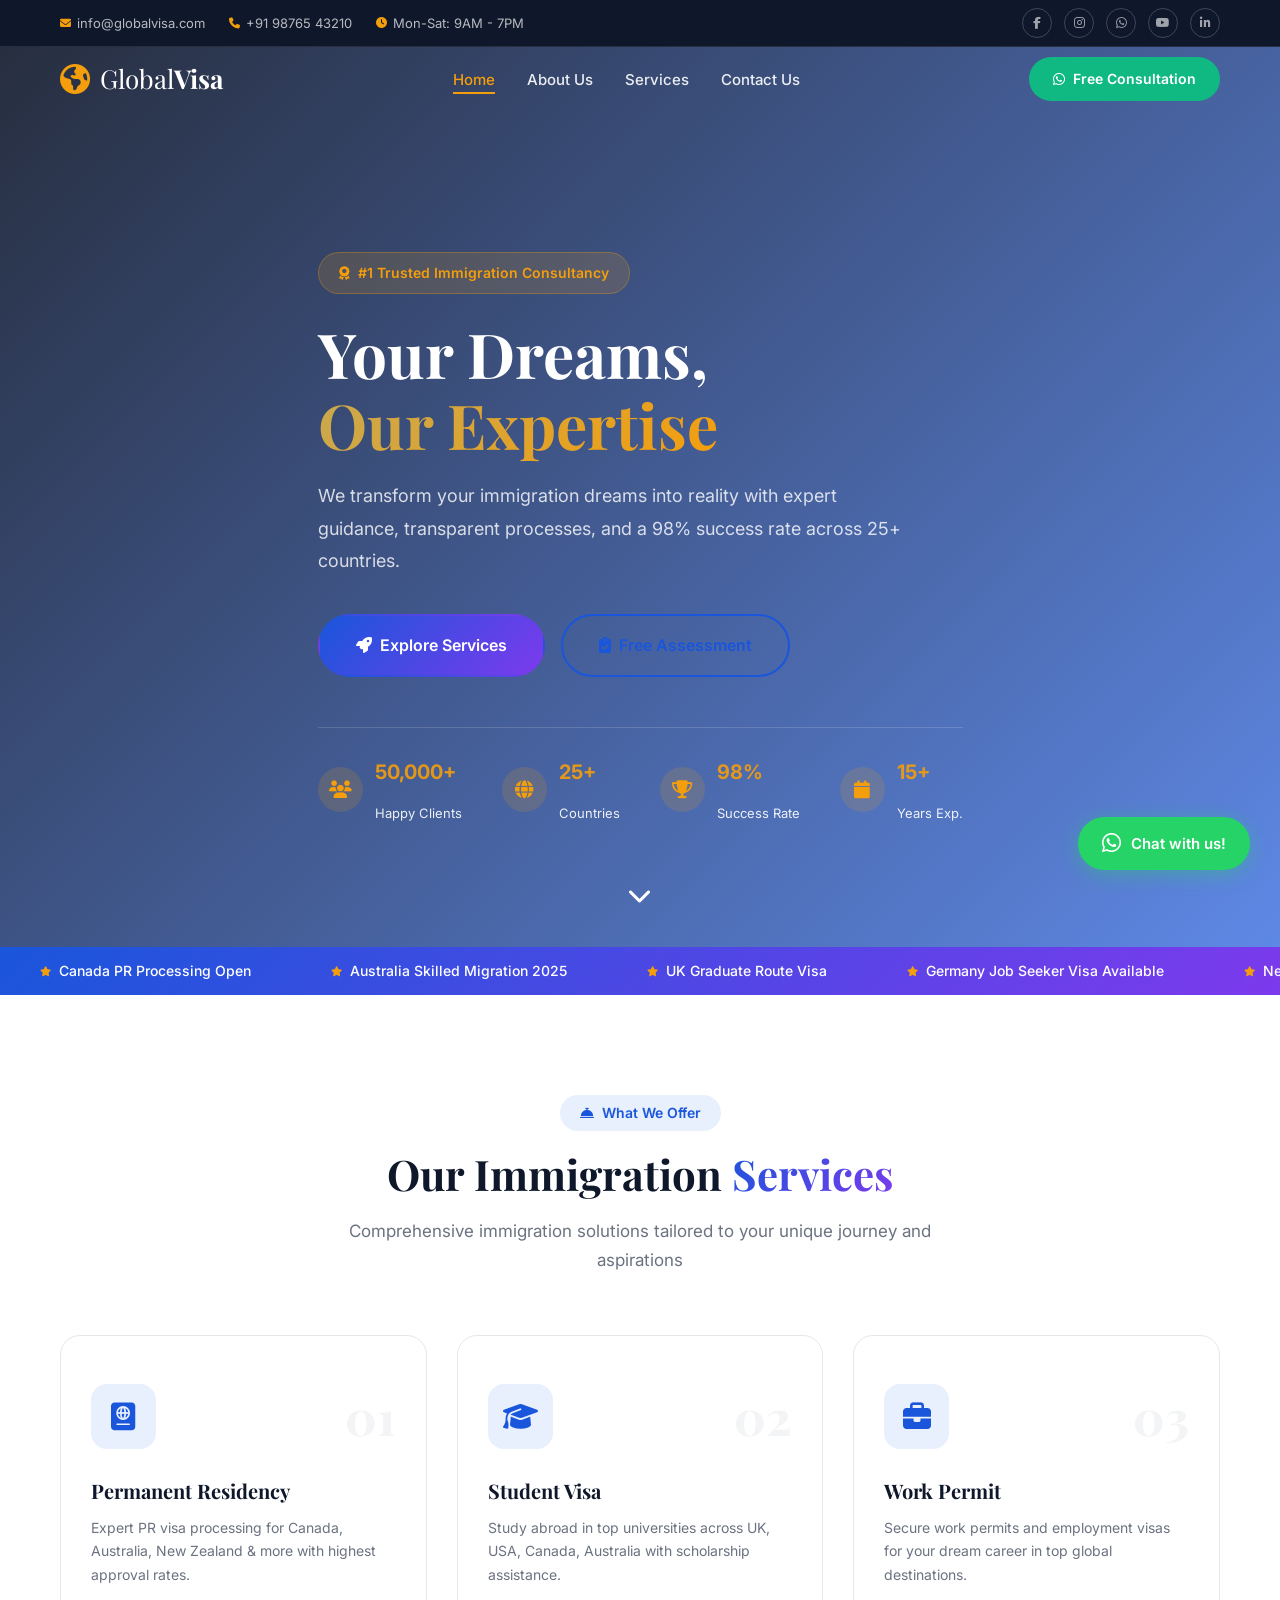
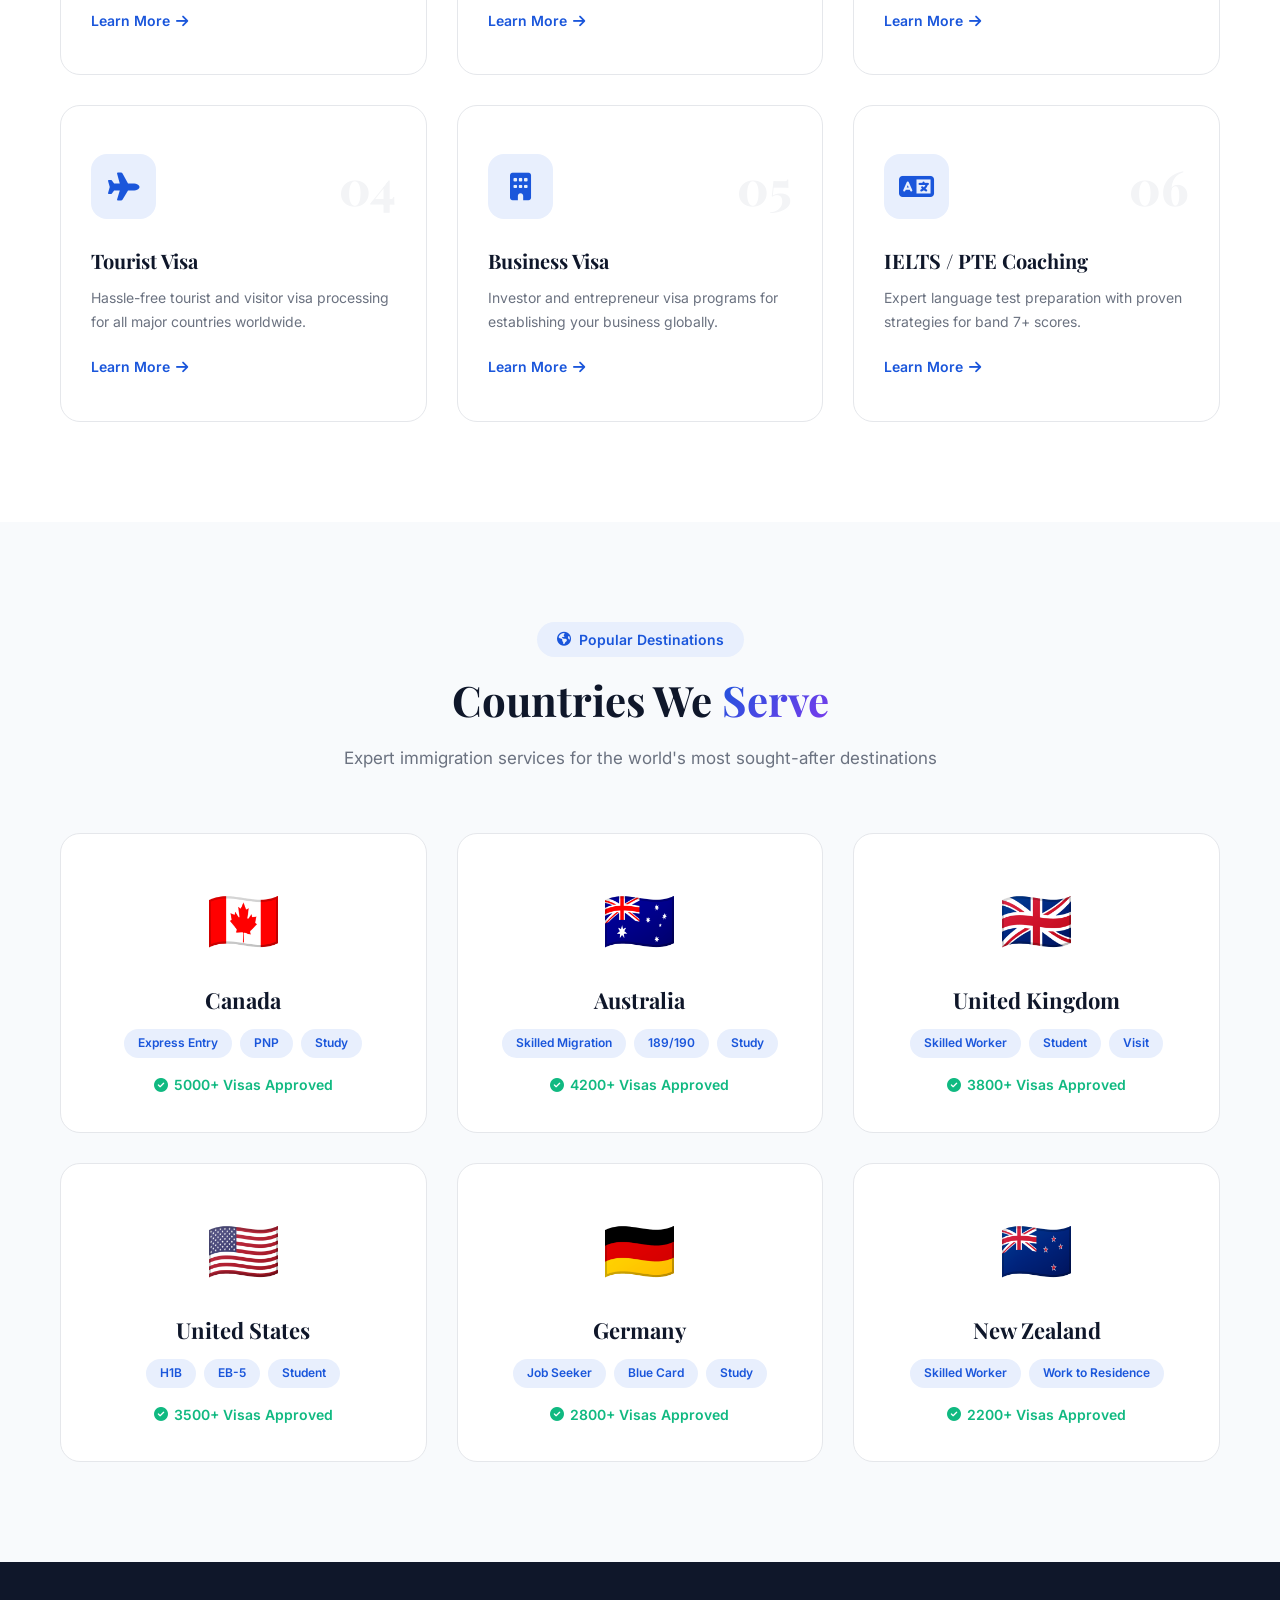
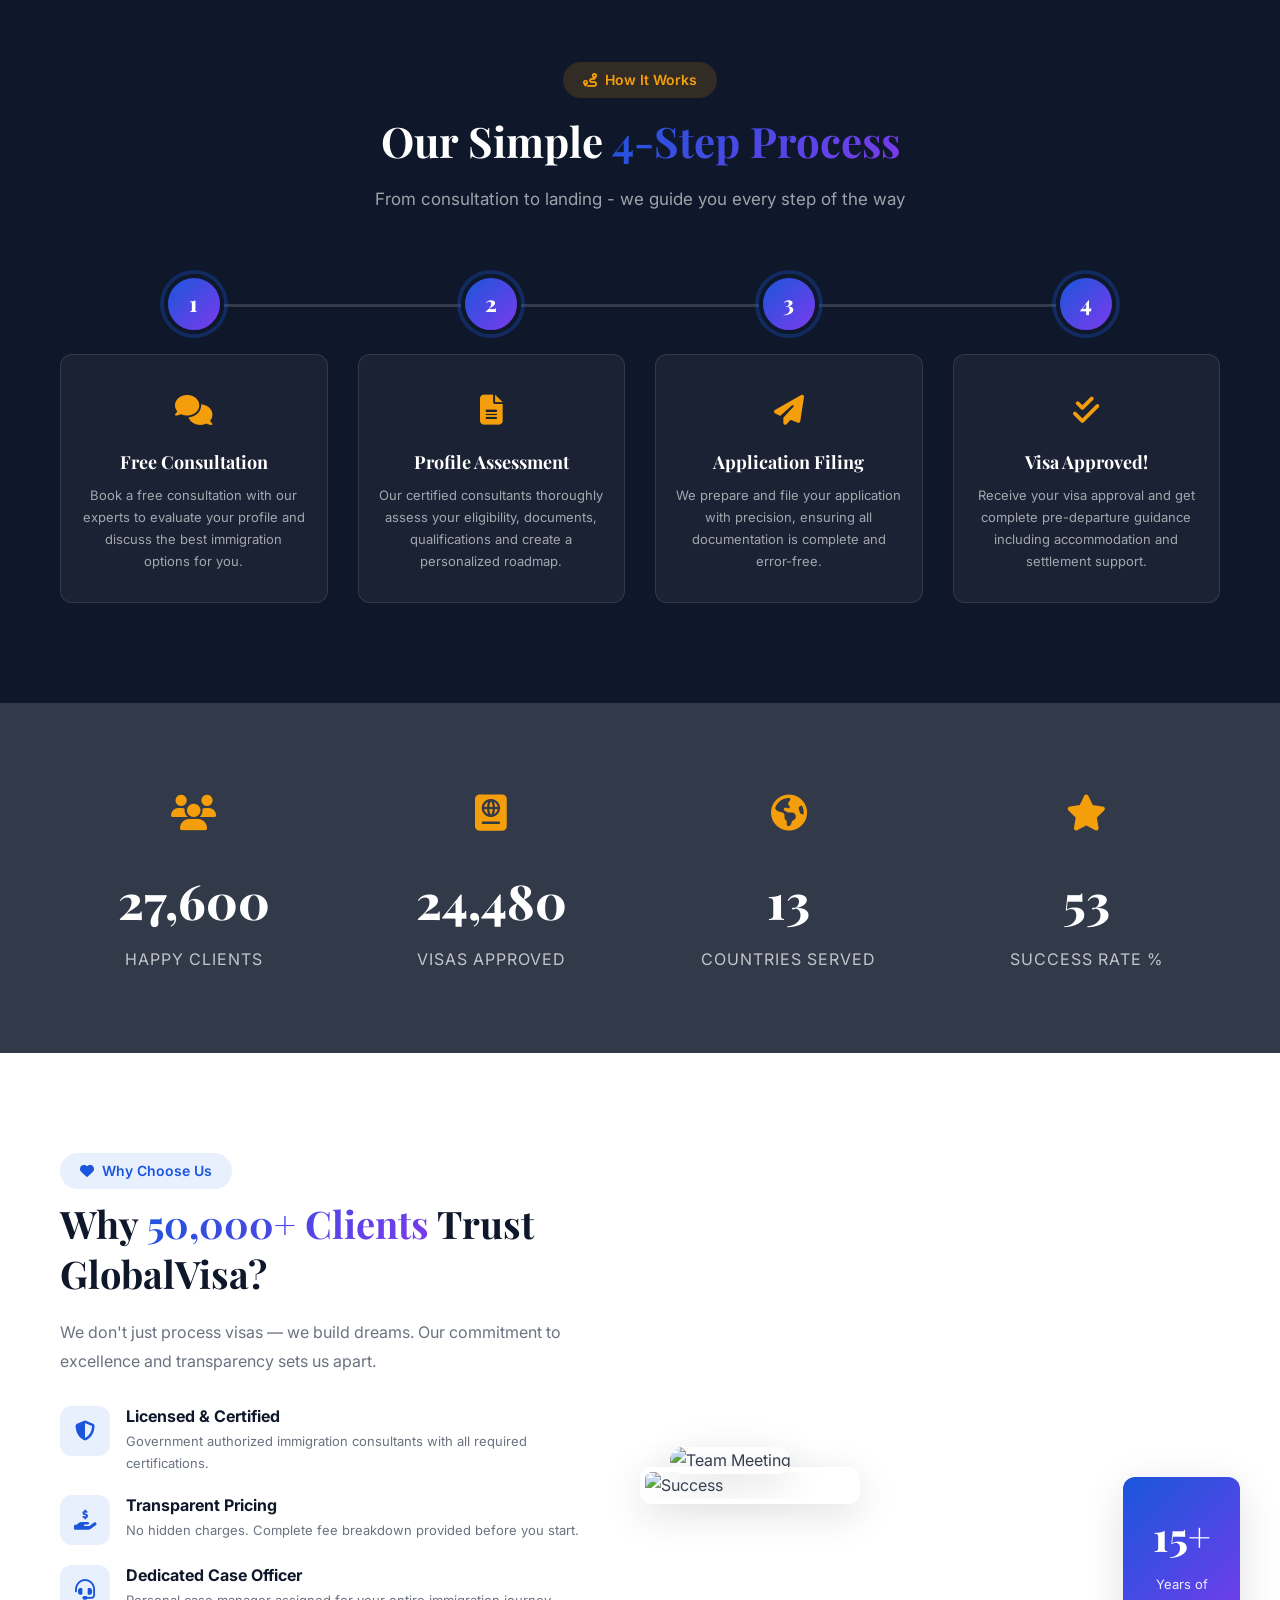
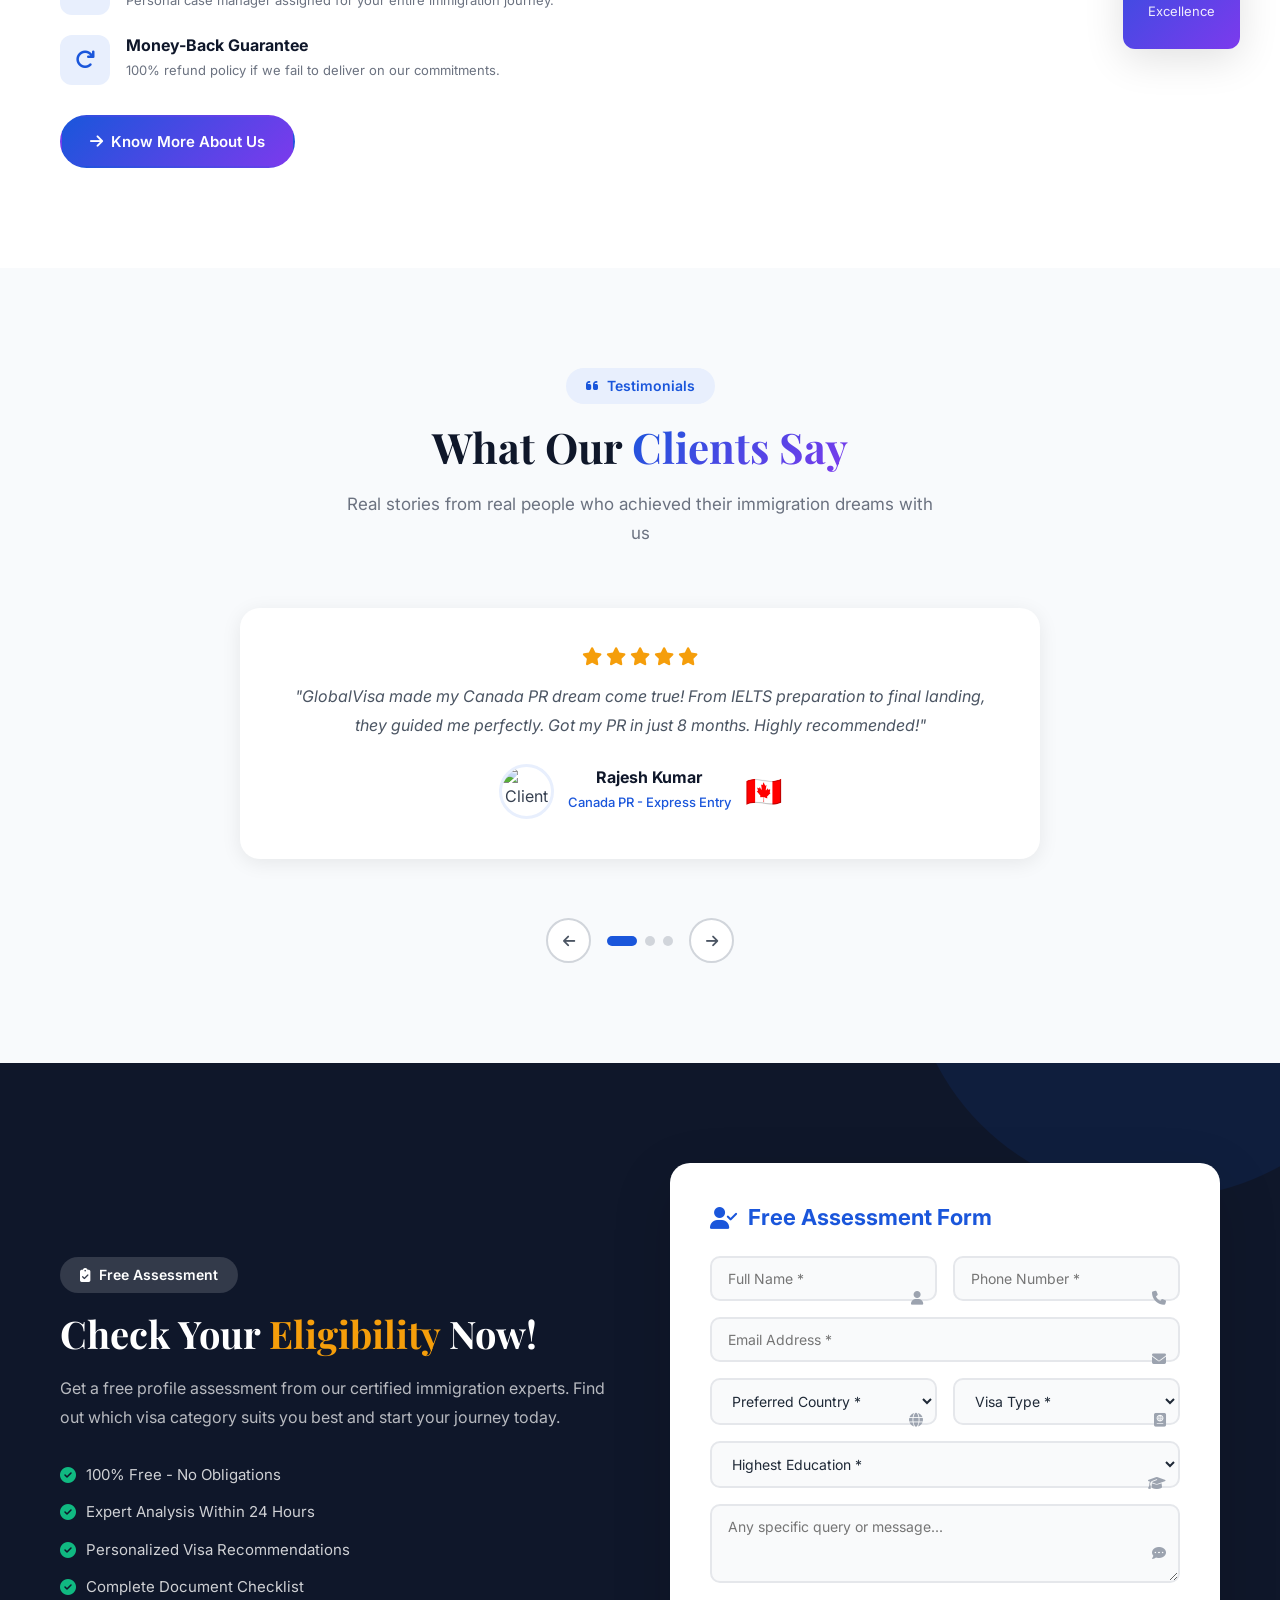
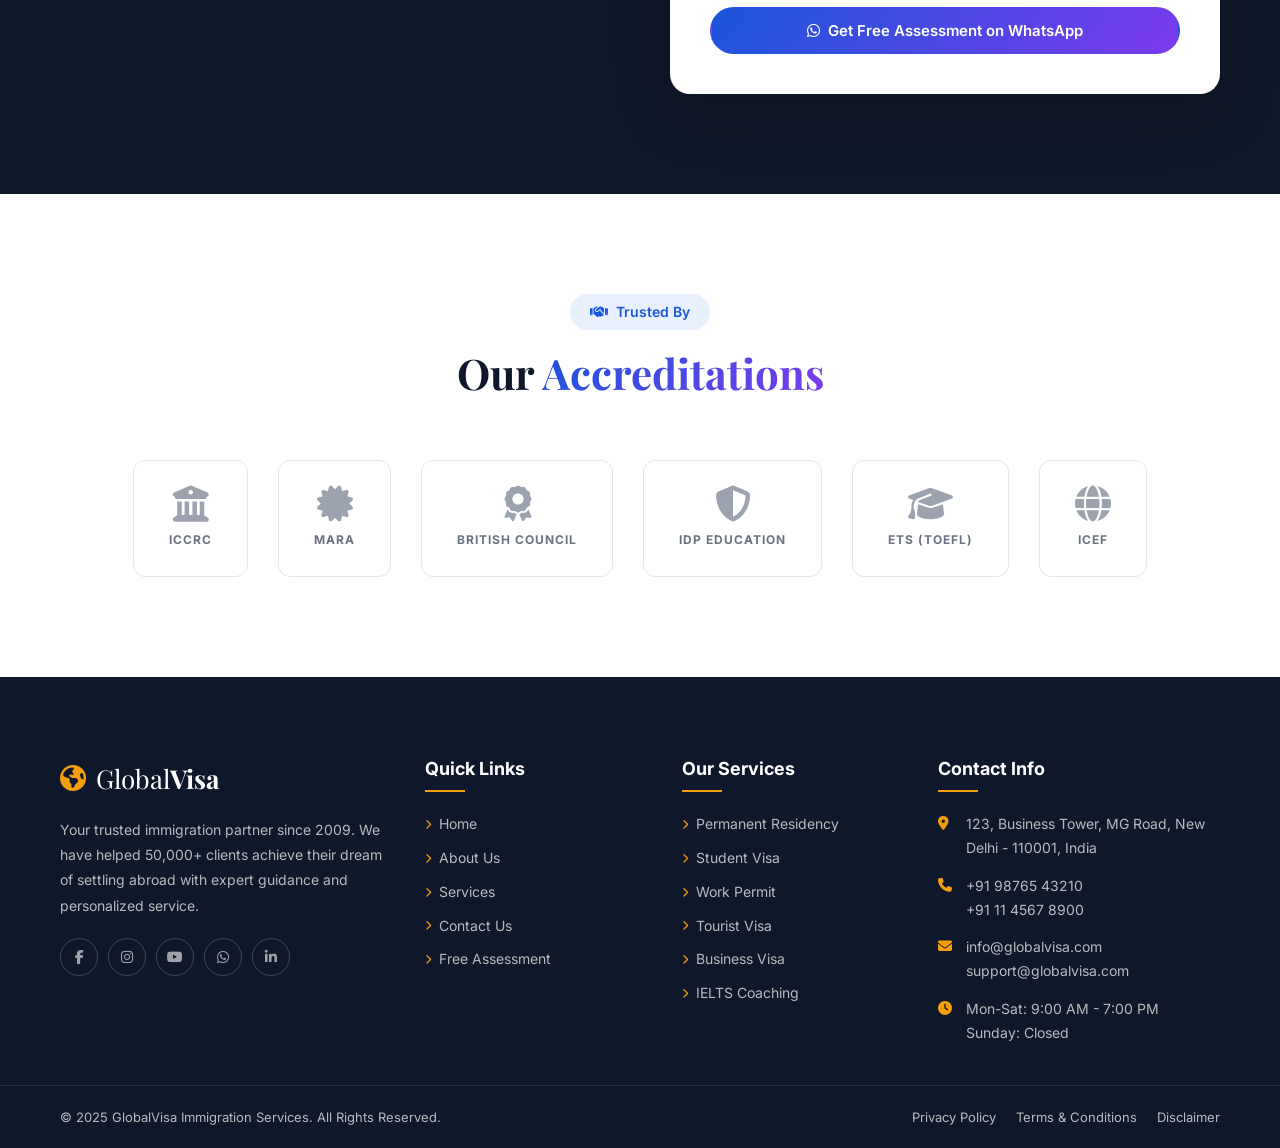
==== index.html @ 17e672a3 "Initial HTML project" ====
<!DOCTYPE html>
<html lang="en">
<head>
    <meta charset="UTF-8">
    <meta name="viewport" content="width=device-width, initial-scale=1.0">
    <title>GlobalVisa Immigration Services | Your Gateway to the World</title>
    <link rel="stylesheet" href="css/style.css">
    <link href="https://fonts.googleapis.com/css2?family=Playfair+Display:wght@400;600;700;800&family=Inter:wght@300;400;500;600;700&display=swap" rel="stylesheet">
    <link rel="stylesheet" href="https://cdnjs.cloudflare.com/ajax/libs/font-awesome/6.5.0/css/all.min.css">
</head>
<body>

    <!-- Preloader -->
    <div id="preloader">
        <div class="loader">
            <div class="globe">
                <i class="fas fa-globe-americas"></i>
            </div>
            <p>Loading Your Journey...</p>
        </div>
    </div>

    <!-- Top Bar -->
    <div class="top-bar">
        <div class="container">
            <div class="top-bar-content">
                <div class="top-left">
                    <span><i class="fas fa-envelope"></i> info@globalvisa.com</span>
                    <span><i class="fas fa-phone"></i> +91 98765 43210</span>
                    <span><i class="fas fa-clock"></i> Mon-Sat: 9AM - 7PM</span>
                </div>
                <div class="top-right">
                    <a href="#"><i class="fab fa-facebook-f"></i></a>
                    <a href="#"><i class="fab fa-instagram"></i></a>
                    <a href="#"><i class="fab fa-whatsapp"></i></a>
                    <a href="#"><i class="fab fa-youtube"></i></a>
                    <a href="#"><i class="fab fa-linkedin-in"></i></a>
                </div>
            </div>
        </div>
    </div>

    <!-- Navbar -->
    <nav class="navbar" id="navbar">
        <div class="container">
            <a href="index.html" class="logo">
                <i class="fas fa-globe-americas"></i>
                <span>Global<strong>Visa</strong></span>
            </a>
            <ul class="nav-links" id="navLinks">
                <li><a href="index.html" class="active">Home</a></li>
                <li><a href="about.html">About Us</a></li>
                <li><a href="services.html">Services</a></li>
                <li><a href="contact.html">Contact Us</a></li>
            </ul>
            <a href="https://wa.me/919876543210" class="nav-cta" target="_blank">
                <i class="fab fa-whatsapp"></i> Free Consultation
            </a>
            <div class="hamburger" id="hamburger">
                <span></span>
                <span></span>
                <span></span>
            </div>
        </div>
    </nav>

    <!-- Hero Section -->
    <section class="hero">
        <div class="hero-bg-slider">
            <div class="hero-slide active" style="background-image: url('https://images.unsplash.com/photo-1436491865332-7a61a109db05?w=1920')"></div>
            <div class="hero-slide" style="background-image: url('https://images.unsplash.com/photo-1488085061387-422e29b40080?w=1920')"></div>
            <div class="hero-slide" style="background-image: url('https://images.unsplash.com/photo-1527631746610-bca00a040d60?w=1920')"></div>
        </div>
        <div class="hero-overlay"></div>
        <div class="hero-particles" id="particles"></div>
        <div class="container">
            <div class="hero-content">
                <div class="hero-badge animate-fade-up">
                    <i class="fas fa-award"></i> #1 Trusted Immigration Consultancy
                </div>
                <h1 class="animate-fade-up">Your Dreams, <br><span class="gradient-text">Our Expertise</span></h1>
                <p class="hero-subtitle animate-fade-up">We transform your immigration dreams into reality with expert guidance, transparent processes, and a 98% success rate across 25+ countries.</p>
                <div class="hero-buttons animate-fade-up">
                    <a href="services.html" class="btn btn-primary btn-lg">
                        <i class="fas fa-rocket"></i> Explore Services
                    </a>
                    <a href="#assessment" class="btn btn-outline btn-lg">
                        <i class="fas fa-clipboard-check"></i> Free Assessment
                    </a>
                </div>
                <div class="hero-trust">
                    <div class="trust-item">
                        <div class="trust-icon"><i class="fas fa-users"></i></div>
                        <div><strong>50,000+</strong><br>Happy Clients</div>
                    </div>
                    <div class="trust-item">
                        <div class="trust-icon"><i class="fas fa-globe"></i></div>
                        <div><strong>25+</strong><br>Countries</div>
                    </div>
                    <div class="trust-item">
                        <div class="trust-icon"><i class="fas fa-trophy"></i></div>
                        <div><strong>98%</strong><br>Success Rate</div>
                    </div>
                    <div class="trust-item">
                        <div class="trust-icon"><i class="fas fa-calendar"></i></div>
                        <div><strong>15+</strong><br>Years Exp.</div>
                    </div>
                </div>
            </div>
        </div>
        <div class="hero-scroll">
            <a href="#services-overview"><i class="fas fa-chevron-down"></i></a>
        </div>
    </section>

    <!-- Marquee Ticker -->
    <div class="ticker-bar">
        <div class="ticker-content">
            <span><i class="fas fa-star"></i> Canada PR Processing Open</span>
            <span><i class="fas fa-star"></i> Australia Skilled Migration 2025</span>
            <span><i class="fas fa-star"></i> UK Graduate Route Visa</span>
            <span><i class="fas fa-star"></i> Germany Job Seeker Visa Available</span>
            <span><i class="fas fa-star"></i> New Zealand Work Permit Open</span>
            <span><i class="fas fa-star"></i> Free IELTS Coaching Available</span>
            <span><i class="fas fa-star"></i> Canada PR Processing Open</span>
            <span><i class="fas fa-star"></i> Australia Skilled Migration 2025</span>
        </div>
    </div>

    <!-- Services Overview -->
    <section class="section services-overview" id="services-overview">
        <div class="container">
            <div class="section-header">
                <span class="section-tag"><i class="fas fa-concierge-bell"></i> What We Offer</span>
                <h2>Our Immigration <span class="gradient-text">Services</span></h2>
                <p>Comprehensive immigration solutions tailored to your unique journey and aspirations</p>
            </div>
            <div class="services-grid">
                <div class="service-card" data-aos="fade-up">
                    <div class="service-icon-wrap">
                        <div class="service-icon"><i class="fas fa-passport"></i></div>
                        <div class="service-number">01</div>
                    </div>
                    <h3>Permanent Residency</h3>
                    <p>Expert PR visa processing for Canada, Australia, New Zealand & more with highest approval rates.</p>
                    <a href="services.html" class="service-link">Learn More <i class="fas fa-arrow-right"></i></a>
                </div>
                <div class="service-card" data-aos="fade-up" data-aos-delay="100">
                    <div class="service-icon-wrap">
                        <div class="service-icon"><i class="fas fa-graduation-cap"></i></div>
                        <div class="service-number">02</div>
                    </div>
                    <h3>Student Visa</h3>
                    <p>Study abroad in top universities across UK, USA, Canada, Australia with scholarship assistance.</p>
                    <a href="services.html" class="service-link">Learn More <i class="fas fa-arrow-right"></i></a>
                </div>
                <div class="service-card" data-aos="fade-up" data-aos-delay="200">
                    <div class="service-icon-wrap">
                        <div class="service-icon"><i class="fas fa-briefcase"></i></div>
                        <div class="service-number">03</div>
                    </div>
                    <h3>Work Permit</h3>
                    <p>Secure work permits and employment visas for your dream career in top global destinations.</p>
                    <a href="services.html" class="service-link">Learn More <i class="fas fa-arrow-right"></i></a>
                </div>
                <div class="service-card" data-aos="fade-up" data-aos-delay="300">
                    <div class="service-icon-wrap">
                        <div class="service-icon"><i class="fas fa-plane"></i></div>
                        <div class="service-number">04</div>
                    </div>
                    <h3>Tourist Visa</h3>
                    <p>Hassle-free tourist and visitor visa processing for all major countries worldwide.</p>
                    <a href="services.html" class="service-link">Learn More <i class="fas fa-arrow-right"></i></a>
                </div>
                <div class="service-card" data-aos="fade-up" data-aos-delay="400">
                    <div class="service-icon-wrap">
                        <div class="service-icon"><i class="fas fa-building"></i></div>
                        <div class="service-number">05</div>
                    </div>
                    <h3>Business Visa</h3>
                    <p>Investor and entrepreneur visa programs for establishing your business globally.</p>
                    <a href="services.html" class="service-link">Learn More <i class="fas fa-arrow-right"></i></a>
                </div>
                <div class="service-card" data-aos="fade-up" data-aos-delay="500">
                    <div class="service-icon-wrap">
                        <div class="service-icon"><i class="fas fa-language"></i></div>
                        <div class="service-number">06</div>
                    </div>
                    <h3>IELTS / PTE Coaching</h3>
                    <p>Expert language test preparation with proven strategies for band 7+ scores.</p>
                    <a href="services.html" class="service-link">Learn More <i class="fas fa-arrow-right"></i></a>
                </div>
            </div>
        </div>
    </section>

    <!-- Countries Section -->
    <section class="section countries-section">
        <div class="container">
            <div class="section-header">
                <span class="section-tag"><i class="fas fa-globe-americas"></i> Popular Destinations</span>
                <h2>Countries We <span class="gradient-text">Serve</span></h2>
                <p>Expert immigration services for the world's most sought-after destinations</p>
            </div>
            <div class="countries-grid">
                <div class="country-card">
                    <div class="country-flag">🇨🇦</div>
                    <h3>Canada</h3>
                    <div class="country-programs">
                        <span>Express Entry</span>
                        <span>PNP</span>
                        <span>Study</span>
                    </div>
                    <div class="country-stat">
                        <i class="fas fa-check-circle"></i> 5000+ Visas Approved
                    </div>
                </div>
                <div class="country-card">
                    <div class="country-flag">🇦🇺</div>
                    <h3>Australia</h3>
                    <div class="country-programs">
                        <span>Skilled Migration</span>
                        <span>189/190</span>
                        <span>Study</span>
                    </div>
                    <div class="country-stat">
                        <i class="fas fa-check-circle"></i> 4200+ Visas Approved
                    </div>
                </div>
                <div class="country-card">
                    <div class="country-flag">🇬🇧</div>
                    <h3>United Kingdom</h3>
                    <div class="country-programs">
                        <span>Skilled Worker</span>
                        <span>Student</span>
                        <span>Visit</span>
                    </div>
                    <div class="country-stat">
                        <i class="fas fa-check-circle"></i> 3800+ Visas Approved
                    </div>
                </div>
                <div class="country-card">
                    <div class="country-flag">🇺🇸</div>
                    <h3>United States</h3>
                    <div class="country-programs">
                        <span>H1B</span>
                        <span>EB-5</span>
                        <span>Student</span>
                    </div>
                    <div class="country-stat">
                        <i class="fas fa-check-circle"></i> 3500+ Visas Approved
                    </div>
                </div>
                <div class="country-card">
                    <div class="country-flag">🇩🇪</div>
                    <h3>Germany</h3>
                    <div class="country-programs">
                        <span>Job Seeker</span>
                        <span>Blue Card</span>
                        <span>Study</span>
                    </div>
                    <div class="country-stat">
                        <i class="fas fa-check-circle"></i> 2800+ Visas Approved
                    </div>
                </div>
                <div class="country-card">
                    <div class="country-flag">🇳🇿</div>
                    <h3>New Zealand</h3>
                    <div class="country-programs">
                        <span>Skilled Worker</span>
                        <span>Work to Residence</span>
                    </div>
                    <div class="country-stat">
                        <i class="fas fa-check-circle"></i> 2200+ Visas Approved
                    </div>
                </div>
            </div>
        </div>
    </section>

    <!-- Process Section -->
    <section class="section process-section">
        <div class="container">
            <div class="section-header">
                <span class="section-tag"><i class="fas fa-route"></i> How It Works</span>
                <h2>Our Simple <span class="gradient-text">4-Step Process</span></h2>
                <p>From consultation to landing - we guide you every step of the way</p>
            </div>
            <div class="process-timeline">
                <div class="process-line"></div>
                <div class="process-step">
                    <div class="step-number">1</div>
                    <div class="step-content">
                        <div class="step-icon"><i class="fas fa-comments"></i></div>
                        <h3>Free Consultation</h3>
                        <p>Book a free consultation with our experts to evaluate your profile and discuss the best immigration options for you.</p>
                    </div>
                </div>
                <div class="process-step">
                    <div class="step-number">2</div>
                    <div class="step-content">
                        <div class="step-icon"><i class="fas fa-file-alt"></i></div>
                        <h3>Profile Assessment</h3>
                        <p>Our certified consultants thoroughly assess your eligibility, documents, qualifications and create a personalized roadmap.</p>
                    </div>
                </div>
                <div class="process-step">
                    <div class="step-number">3</div>
                    <div class="step-content">
                        <div class="step-icon"><i class="fas fa-paper-plane"></i></div>
                        <h3>Application Filing</h3>
                        <p>We prepare and file your application with precision, ensuring all documentation is complete and error-free.</p>
                    </div>
                </div>
                <div class="process-step">
                    <div class="step-number">4</div>
                    <div class="step-content">
                        <div class="step-icon"><i class="fas fa-check-double"></i></div>
                        <h3>Visa Approved!</h3>
                        <p>Receive your visa approval and get complete pre-departure guidance including accommodation and settlement support.</p>
                    </div>
                </div>
            </div>
        </div>
    </section>

    <!-- Stats Counter Section -->
    <section class="stats-section">
        <div class="stats-overlay"></div>
        <div class="container">
            <div class="stats-grid">
                <div class="stat-item">
                    <div class="stat-icon"><i class="fas fa-users"></i></div>
                    <div class="stat-number" data-target="50000">0</div>
                    <div class="stat-label">Happy Clients</div>
                </div>
                <div class="stat-item">
                    <div class="stat-icon"><i class="fas fa-passport"></i></div>
                    <div class="stat-number" data-target="45000">0</div>
                    <div class="stat-label">Visas Approved</div>
                </div>
                <div class="stat-item">
                    <div class="stat-icon"><i class="fas fa-globe-americas"></i></div>
                    <div class="stat-number" data-target="25">0</div>
                    <div class="stat-label">Countries Served</div>
                </div>
                <div class="stat-item">
                    <div class="stat-icon"><i class="fas fa-star"></i></div>
                    <div class="stat-number" data-target="98">0</div>
                    <div class="stat-label">Success Rate %</div>
                </div>
            </div>
        </div>
    </section>

    <!-- Why Choose Us -->
    <section class="section why-us-section">
        <div class="container">
            <div class="why-us-grid">
                <div class="why-us-content">
                    <span class="section-tag"><i class="fas fa-heart"></i> Why Choose Us</span>
                    <h2>Why <span class="gradient-text">50,000+ Clients</span> Trust GlobalVisa?</h2>
                    <p>We don't just process visas — we build dreams. Our commitment to excellence and transparency sets us apart.</p>
                    <div class="features-list">
                        <div class="feature-item">
                            <div class="feature-icon"><i class="fas fa-shield-alt"></i></div>
                            <div>
                                <h4>Licensed & Certified</h4>
                                <p>Government authorized immigration consultants with all required certifications.</p>
                            </div>
                        </div>
                        <div class="feature-item">
                            <div class="feature-icon"><i class="fas fa-hand-holding-usd"></i></div>
                            <div>
                                <h4>Transparent Pricing</h4>
                                <p>No hidden charges. Complete fee breakdown provided before you start.</p>
                            </div>
                        </div>
                        <div class="feature-item">
                            <div class="feature-icon"><i class="fas fa-headset"></i></div>
                            <div>
                                <h4>Dedicated Case Officer</h4>
                                <p>Personal case manager assigned for your entire immigration journey.</p>
                            </div>
                        </div>
                        <div class="feature-item">
                            <div class="feature-icon"><i class="fas fa-redo"></i></div>
                            <div>
                                <h4>Money-Back Guarantee</h4>
                                <p>100% refund policy if we fail to deliver on our commitments.</p>
                            </div>
                        </div>
                    </div>
                    <a href="about.html" class="btn btn-primary"><i class="fas fa-arrow-right"></i> Know More About Us</a>
                </div>
                <div class="why-us-images">
                    <div class="image-main">
                        <img src="https://images.unsplash.com/photo-1521737711867-e3b97375f902?w=600" alt="Team Meeting">
                    </div>
                    <div class="image-float">
                        <img src="https://images.unsplash.com/photo-1560472354-b33ff0c44a43?w=300" alt="Success">
                    </div>
                    <div class="experience-badge">
                        <span class="exp-number">15+</span>
                        <span class="exp-text">Years of<br>Excellence</span>
                    </div>
                </div>
            </div>
        </div>
    </section>

    <!-- Testimonials -->
    <section class="section testimonials-section">
        <div class="container">
            <div class="section-header">
                <span class="section-tag"><i class="fas fa-quote-left"></i> Testimonials</span>
                <h2>What Our <span class="gradient-text">Clients Say</span></h2>
                <p>Real stories from real people who achieved their immigration dreams with us</p>
            </div>
            <div class="testimonials-slider" id="testimonialSlider">
                <div class="testimonial-card active">
                    <div class="testimonial-rating">
                        <i class="fas fa-star"></i><i class="fas fa-star"></i><i class="fas fa-star"></i><i class="fas fa-star"></i><i class="fas fa-star"></i>
                    </div>
                    <p>"GlobalVisa made my Canada PR dream come true! From IELTS preparation to final landing, they guided me perfectly. Got my PR in just 8 months. Highly recommended!"</p>
                    <div class="testimonial-author">
                        <img src="https://randomuser.me/api/portraits/men/32.jpg" alt="Client">
                        <div>
                            <h4>Rajesh Kumar</h4>
                            <span>Canada PR - Express Entry</span>
                        </div>
                        <div class="testimonial-flag">🇨🇦</div>
                    </div>
                </div>
                <div class="testimonial-card">
                    <div class="testimonial-rating">
                        <i class="fas fa-star"></i><i class="fas fa-star"></i><i class="fas fa-star"></i><i class="fas fa-star"></i><i class="fas fa-star"></i>
                    </div>
                    <p>"Got admission in University of Melbourne with scholarship! The team helped me with everything - SOP, documentation, visa interview prep. Best decision of my life!"</p>
                    <div class="testimonial-author">
                        <img src="https://randomuser.me/api/portraits/women/44.jpg" alt="Client">
                        <div>
                            <h4>Priya Sharma</h4>
                            <span>Australia Student Visa</span>
                        </div>
                        <div class="testimonial-flag">🇦🇺</div>
                    </div>
                </div>
                <div class="testimonial-card">
                    <div class="testimonial-rating">
                        <i class="fas fa-star"></i><i class="fas fa-star"></i><i class="fas fa-star"></i><i class="fas fa-star"></i><i class="fas fa-star"></i>
                    </div>
                    <p>"After 2 failed attempts with other consultants, GlobalVisa got my UK work visa approved in the first try! Professional team with deep knowledge. Thank you so much!"</p>
                    <div class="testimonial-author">
                        <img src="https://randomuser.me/api/portraits/men/67.jpg" alt="Client">
                        <div>
                            <h4>Amit Patel</h4>
                            <span>UK Skilled Worker Visa</span>
                        </div>
                        <div class="testimonial-flag">🇬🇧</div>
                    </div>
                </div>
            </div>
            <div class="testimonial-nav">
                <button class="test-prev" id="testPrev"><i class="fas fa-arrow-left"></i></button>
                <div class="testimonial-dots" id="testimonialDots"></div>
                <button class="test-next" id="testNext"><i class="fas fa-arrow-right"></i></button>
            </div>
        </div>
    </section>

    <!-- Free Assessment CTA -->
    <section class="section assessment-section" id="assessment">
        <div class="container">
            <div class="assessment-grid">
                <div class="assessment-content">
                    <span class="section-tag light"><i class="fas fa-clipboard-check"></i> Free Assessment</span>
                    <h2>Check Your <span>Eligibility</span> Now!</h2>
                    <p>Get a free profile assessment from our certified immigration experts. Find out which visa category suits you best and start your journey today.</p>
                    <ul class="assessment-benefits">
                        <li><i class="fas fa-check-circle"></i> 100% Free - No Obligations</li>
                        <li><i class="fas fa-check-circle"></i> Expert Analysis Within 24 Hours</li>
                        <li><i class="fas fa-check-circle"></i> Personalized Visa Recommendations</li>
                        <li><i class="fas fa-check-circle"></i> Complete Document Checklist</li>
                    </ul>
                </div>
                <div class="assessment-form-wrap">
                    <form class="assessment-form" id="assessmentForm">
                        <h3><i class="fas fa-user-check"></i> Free Assessment Form</h3>
                        <div class="form-row">
                            <div class="form-group">
                                <input type="text" id="assessName" placeholder="Full Name *" required>
                                <i class="fas fa-user"></i>
                            </div>
                            <div class="form-group">
                                <input type="tel" id="assessPhone" placeholder="Phone Number *" required>
                                <i class="fas fa-phone"></i>
                            </div>
                        </div>
                        <div class="form-group">
                            <input type="email" id="assessEmail" placeholder="Email Address *" required>
                            <i class="fas fa-envelope"></i>
                        </div>
                        <div class="form-row">
                            <div class="form-group">
                                <select id="assessCountry" required>
                                    <option value="">Preferred Country *</option>
                                    <option>Canada</option>
                                    <option>Australia</option>
                                    <option>United Kingdom</option>
                                    <option>United States</option>
                                    <option>Germany</option>
                                    <option>New Zealand</option>
                                    <option>Other</option>
                                </select>
                                <i class="fas fa-globe"></i>
                            </div>
                            <div class="form-group">
                                <select id="assessVisa" required>
                                    <option value="">Visa Type *</option>
                                    <option>Permanent Residency</option>
                                    <option>Student Visa</option>
                                    <option>Work Permit</option>
                                    <option>Tourist Visa</option>
                                    <option>Business Visa</option>
                                    <option>Spouse Visa</option>
                                </select>
                                <i class="fas fa-passport"></i>
                            </div>
                        </div>
                        <div class="form-group">
                            <select id="assessEducation" required>
                                <option value="">Highest Education *</option>
                                <option>High School</option>
                                <option>Diploma</option>
                                <option>Bachelor's Degree</option>
                                <option>Master's Degree</option>
                                <option>PhD</option>
                            </select>
                            <i class="fas fa-graduation-cap"></i>
                        </div>
                        <div class="form-group">
                            <textarea id="assessMessage" placeholder="Any specific query or message..." rows="3"></textarea>
                            <i class="fas fa-comment-dots"></i>
                        </div>
                        <button type="submit" class="btn btn-primary btn-block">
                            <i class="fab fa-whatsapp"></i> Get Free Assessment on WhatsApp
                        </button>
                    </form>
                </div>
            </div>
        </div>
    </section>

    <!-- Partners / Accreditations -->
    <section class="section partners-section">
        <div class="container">
            <div class="section-header">
                <span class="section-tag"><i class="fas fa-handshake"></i> Trusted By</span>
                <h2>Our <span class="gradient-text">Accreditations</span></h2>
            </div>
            <div class="partners-slider">
                <div class="partner-logo"><i class="fas fa-university"></i><span>ICCRC</span></div>
                <div class="partner-logo"><i class="fas fa-certificate"></i><span>MARA</span></div>
                <div class="partner-logo"><i class="fas fa-award"></i><span>British Council</span></div>
                <div class="partner-logo"><i class="fas fa-shield-alt"></i><span>IDP Education</span></div>
                <div class="partner-logo"><i class="fas fa-graduation-cap"></i><span>ETS (TOEFL)</span></div>
                <div class="partner-logo"><i class="fas fa-globe"></i><span>ICEF</span></div>
            </div>
        </div>
    </section>

    <!-- Footer -->
    <footer class="footer">
        <div class="footer-top">
            <div class="container">
                <div class="footer-grid">
                    <div class="footer-col">
                        <div class="footer-logo">
                            <i class="fas fa-globe-americas"></i>
                            <span>Global<strong>Visa</strong></span>
                        </div>
                        <p>Your trusted immigration partner since 2009. We have helped 50,000+ clients achieve their dream of settling abroad with expert guidance and personalized service.</p>
                        <div class="footer-social">
                            <a href="#"><i class="fab fa-facebook-f"></i></a>
                            <a href="#"><i class="fab fa-instagram"></i></a>
                            <a href="#"><i class="fab fa-youtube"></i></a>
                            <a href="#"><i class="fab fa-whatsapp"></i></a>
                            <a href="#"><i class="fab fa-linkedin-in"></i></a>
                        </div>
                    </div>
                    <div class="footer-col">
                        <h4>Quick Links</h4>
                        <ul>
                            <li><a href="index.html"><i class="fas fa-chevron-right"></i> Home</a></li>
                            <li><a href="about.html"><i class="fas fa-chevron-right"></i> About Us</a></li>
                            <li><a href="services.html"><i class="fas fa-chevron-right"></i> Services</a></li>
                            <li><a href="contact.html"><i class="fas fa-chevron-right"></i> Contact Us</a></li>
                            <li><a href="#assessment"><i class="fas fa-chevron-right"></i> Free Assessment</a></li>
                        </ul>
                    </div>
                    <div class="footer-col">
                        <h4>Our Services</h4>
                        <ul>
                            <li><a href="services.html"><i class="fas fa-chevron-right"></i> Permanent Residency</a></li>
                            <li><a href="services.html"><i class="fas fa-chevron-right"></i> Student Visa</a></li>
                            <li><a href="services.html"><i class="fas fa-chevron-right"></i> Work Permit</a></li>
                            <li><a href="services.html"><i class="fas fa-chevron-right"></i> Tourist Visa</a></li>
                            <li><a href="services.html"><i class="fas fa-chevron-right"></i> Business Visa</a></li>
                            <li><a href="services.html"><i class="fas fa-chevron-right"></i> IELTS Coaching</a></li>
                        </ul>
                    </div>
                    <div class="footer-col">
                        <h4>Contact Info</h4>
                        <div class="footer-contact">
                            <div class="fc-item">
                                <i class="fas fa-map-marker-alt"></i>
                                <span>123, Business Tower, MG Road, New Delhi - 110001, India</span>
                            </div>
                            <div class="fc-item">
                                <i class="fas fa-phone"></i>
                                <span>+91 98765 43210<br>+91 11 4567 8900</span>
                            </div>
                            <div class="fc-item">
                                <i class="fas fa-envelope"></i>
                                <span>info@globalvisa.com<br>support@globalvisa.com</span>
                            </div>
                            <div class="fc-item">
                                <i class="fas fa-clock"></i>
                                <span>Mon-Sat: 9:00 AM - 7:00 PM<br>Sunday: Closed</span>
                            </div>
                        </div>
                    </div>
                </div>
            </div>
        </div>
        <div class="footer-bottom">
            <div class="container">
                <p>&copy; 2025 GlobalVisa Immigration Services. All Rights Reserved.</p>
                <div class="footer-bottom-links">
                    <a href="#">Privacy Policy</a>
                    <a href="#">Terms & Conditions</a>
                    <a href="#">Disclaimer</a>
                </div>
            </div>
        </div>
    </footer>

    <!-- WhatsApp Float Button -->
    <a href="https://wa.me/919876543210?text=Hi! I'm interested in immigration services. Please guide me." class="whatsapp-float" target="_blank">
        <i class="fab fa-whatsapp"></i>
        <span>Chat with us!</span>
    </a>

    <!-- Back to Top -->
    <button class="back-to-top" id="backToTop">
        <i class="fas fa-arrow-up"></i>
    </button>

    <script src="js/script.js"></script>
</body>
</html>
---- css/style.css ----
/* ========================================
   GLOBAL VISA - COMPLETE IMMIGRATION WEBSITE
   Premium CSS Stylesheet
   ======================================== */

/* ===== CSS VARIABLES ===== */
:root {
    --primary: #1a56db;
    --primary-dark: #1242b0;
    --primary-light: #e8effd;
    --secondary: #0f172a;
    --accent: #f59e0b;
    --accent-dark: #d97706;
    --gold: #c8a951;
    --success: #10b981;
    --white: #ffffff;
    --light: #f8fafc;
    --gray-50: #f9fafb;
    --gray-100: #f3f4f6;
    --gray-200: #e5e7eb;
    --gray-300: #d1d5db;
    --gray-400: #9ca3af;
    --gray-500: #6b7280;
    --gray-600: #4b5563;
    --gray-700: #374151;
    --gray-800: #1f2937;
    --gray-900: #111827;
    --gradient: linear-gradient(135deg, #1a56db 0%, #7c3aed 100%);
    --gradient-gold: linear-gradient(135deg, #c8a951 0%, #f59e0b 100%);
    --shadow-sm: 0 1px 3px rgba(0,0,0,0.1);
    --shadow: 0 4px 20px rgba(0,0,0,0.08);
    --shadow-lg: 0 10px 40px rgba(0,0,0,0.12);
    --shadow-xl: 0 20px 60px rgba(0,0,0,0.15);
    --radius: 12px;
    --radius-lg: 20px;
    --transition: all 0.3s ease;
}

/* ===== RESET & BASE ===== */
* {
    margin: 0;
    padding: 0;
    box-sizing: border-box;
}

html {
    scroll-behavior: smooth;
    overflow-x: hidden;
}

body {
    font-family: 'Inter', sans-serif;
    color: var(--gray-700);
    line-height: 1.7;
    overflow-x: hidden;
    background: var(--white);
}

h1, h2, h3, h4, h5 {
    font-family: 'Playfair Display', serif;
    color: var(--secondary);
    line-height: 1.3;
}

a {
    text-decoration: none;
    color: inherit;
    transition: var(--transition);
}

img {
    max-width: 100%;
    height: auto;
}

.container {
    max-width: 1200px;
    margin: 0 auto;
    padding: 0 20px;
}

.section {
    padding: 100px 0;
}

/* ===== PRELOADER ===== */
#preloader {
    position: fixed;
    top: 0;
    left: 0;
    width: 100%;
    height: 100%;
    background: var(--secondary);
    z-index: 99999;
    display: flex;
    align-items: center;
    justify-content: center;
    transition: opacity 0.5s ease, visibility 0.5s ease;
}

#preloader.hidden {
    opacity: 0;
    visibility: hidden;
}

.loader {
    text-align: center;
    color: var(--white);
}

.loader .globe {
    font-size: 60px;
    animation: spin 2s linear infinite;
    color: var(--accent);
    margin-bottom: 20px;
}

.loader p {
    font-size: 16px;
    letter-spacing: 2px;
    text-transform: uppercase;
    opacity: 0.8;
}

@keyframes spin {
    0% { transform: rotate(0deg); }
    100% { transform: rotate(360deg); }
}

/* ===== GRADIENT TEXT ===== */
.gradient-text {
    background: var(--gradient);
    -webkit-background-clip: text;
    -webkit-text-fill-color: transparent;
    background-clip: text;
}

/* ===== BUTTONS ===== */
.btn {
    display: inline-flex;
    align-items: center;
    gap: 8px;
    padding: 12px 28px;
    border-radius: 50px;
    font-weight: 600;
    font-size: 15px;
    cursor: pointer;
    transition: var(--transition);
    border: 2px solid transparent;
    font-family: 'Inter', sans-serif;
    text-align: center;
    justify-content: center;
}

.btn-primary {
    background: var(--gradient);
    color: var(--white);
    border-color: transparent;
}

.btn-primary:hover {
    transform: translateY(-2px);
    box-shadow: 0 8px 30px rgba(26, 86, 219, 0.4);
}

.btn-outline {
    background: transparent;
    color: var(--primary);
    border-color: var(--primary);
}

.btn-outline:hover {
    background: var(--primary);
    color: var(--white);
    transform: translateY(-2px);
}

.btn-white {
    background: var(--white);
    color: var(--primary);
    border-color: var(--white);
}

.btn-white:hover {
    background: transparent;
    color: var(--white);
    transform: translateY(-2px);
}

.btn-outline-white {
    background: transparent;
    color: var(--white);
    border-color: var(--white);
}

.btn-outline-white:hover {
    background: var(--white);
    color: var(--primary);
    transform: translateY(-2px);
}

.btn-lg {
    padding: 16px 36px;
    font-size: 16px;
}

.btn-sm {
    padding: 8px 20px;
    font-size: 13px;
}

.btn-block {
    width: 100%;
}

/* ===== TOP BAR ===== */
.top-bar {
    background: var(--secondary);
    padding: 8px 0;
    font-size: 13px;
    color: rgba(255,255,255,0.7);
    border-bottom: 1px solid rgba(255,255,255,0.1);
}

.top-bar-content {
    display: flex;
    justify-content: space-between;
    align-items: center;
}

.top-left {
    display: flex;
    gap: 24px;
}

.top-left span {
    display: flex;
    align-items: center;
    gap: 6px;
}

.top-left i {
    color: var(--accent);
    font-size: 11px;
}

.top-right {
    display: flex;
    gap: 12px;
}

.top-right a {
    color: rgba(255,255,255,0.6);
    width: 30px;
    height: 30px;
    border-radius: 50%;
    display: flex;
    align-items: center;
    justify-content: center;
    border: 1px solid rgba(255,255,255,0.2);
    font-size: 12px;
}

.top-right a:hover {
    background: var(--accent);
    color: var(--white);
    border-color: var(--accent);
}

/* ===== NAVBAR ===== */
.navbar {
    position: fixed;
    top: 0;
    left: 0;
    width: 100%;
    z-index: 1000;
    padding: 15px 0;
    transition: var(--transition);
    background: transparent;
    margin-top: 42px;
}

.navbar.scrolled {
    background: rgba(255,255,255,0.98);
    backdrop-filter: blur(20px);
    box-shadow: var(--shadow);
    padding: 10px 0;
    margin-top: 0;
}

.navbar .container {
    display: flex;
    align-items: center;
    justify-content: space-between;
}

.logo {
    display: flex;
    align-items: center;
    gap: 10px;
    font-size: 26px;
    font-family: 'Playfair Display', serif;
    color: var(--white);
}

.navbar.scrolled .logo {
    color: var(--secondary);
}

.logo i {
    color: var(--accent);
    font-size: 30px;
}

.nav-links {
    display: flex;
    list-style: none;
    gap: 32px;
}

.nav-links a {
    color: rgba(255,255,255,0.9);
    font-weight: 500;
    font-size: 15px;
    position: relative;
    padding: 5px 0;
}

.navbar.scrolled .nav-links a {
    color: var(--gray-700);
}

.nav-links a::after {
    content: '';
    position: absolute;
    bottom: 0;
    left: 0;
    width: 0;
    height: 2px;
    background: var(--accent);
    transition: var(--transition);
}

.nav-links a:hover::after,
.nav-links a.active::after {
    width: 100%;
}

.nav-links a:hover,
.nav-links a.active {
    color: var(--accent);
}

.nav-cta {
    background: var(--success);
    color: var(--white) !important;
    padding: 10px 24px;
    border-radius: 50px;
    font-weight: 600;
    font-size: 14px;
    display: flex;
    align-items: center;
    gap: 8px;
}

.nav-cta:hover {
    background: #059669;
    transform: translateY(-2px);
    box-shadow: 0 5px 20px rgba(16, 185, 129, 0.4);
}

.hamburger {
    display: none;
    flex-direction: column;
    gap: 5px;
    cursor: pointer;
    z-index: 1001;
}

.hamburger span {
    width: 28px;
    height: 3px;
    background: var(--white);
    border-radius: 3px;
    transition: var(--transition);
}

.navbar.scrolled .hamburger span {
    background: var(--secondary);
}

.hamburger.active span:nth-child(1) {
    transform: rotate(45deg) translate(6px, 6px);
}

.hamburger.active span:nth-child(2) {
    opacity: 0;
}

.hamburger.active span:nth-child(3) {
    transform: rotate(-45deg) translate(6px, -6px);
}

/* ===== HERO SECTION ===== */
.hero {
    position: relative;
    min-height: 100vh;
    display: flex;
    align-items: center;
    overflow: hidden;
}

.hero-bg-slider {
    position: absolute;
    top: 0;
    left: 0;
    width: 100%;
    height: 100%;
}

.hero-slide {
    position: absolute;
    top: 0;
    left: 0;
    width: 100%;
    height: 100%;
    background-size: cover;
    background-position: center;
    opacity: 0;
    transition: opacity 1.5s ease;
}

.hero-slide.active {
    opacity: 1;
}

.hero-overlay {
    position: absolute;
    top: 0;
    left: 0;
    width: 100%;
    height: 100%;
    background: linear-gradient(135deg, rgba(15, 23, 42, 0.9) 0%, rgba(26, 86, 219, 0.7) 100%);
    z-index: 1;
}

.hero .container {
    position: relative;
    z-index: 2;
}

.hero-content {
    max-width: 800px;
    padding-top: 80px;
}

.hero-badge {
    display: inline-flex;
    align-items: center;
    gap: 8px;
    background: rgba(245, 158, 11, 0.15);
    color: var(--accent);
    padding: 8px 20px;
    border-radius: 50px;
    font-size: 14px;
    font-weight: 600;
    border: 1px solid rgba(245, 158, 11, 0.3);
    margin-bottom: 24px;
}

.hero h1 {
    font-size: 62px;
    color: var(--white);
    margin-bottom: 20px;
    line-height: 1.15;
}

.hero h1 .gradient-text {
    background: var(--gradient-gold);
    -webkit-background-clip: text;
    -webkit-text-fill-color: transparent;
    background-clip: text;
}

.hero-subtitle {
    font-size: 18px;
    color: rgba(255,255,255,0.8);
    margin-bottom: 36px;
    line-height: 1.8;
    max-width: 600px;
}

.hero-buttons {
    display: flex;
    gap: 16px;
    margin-bottom: 50px;
}

.hero-trust {
    display: flex;
    gap: 40px;
    padding-top: 30px;
    border-top: 1px solid rgba(255,255,255,0.15);
}

.trust-item {
    display: flex;
    align-items: center;
    gap: 12px;
    color: var(--white);
}

.trust-icon {
    width: 45px;
    height: 45px;
    border-radius: 50%;
    background: rgba(245, 158, 11, 0.15);
    display: flex;
    align-items: center;
    justify-content: center;
    color: var(--accent);
    font-size: 18px;
}

.trust-item strong {
    font-size: 20px;
    display: block;
    color: var(--accent);
}

.trust-item div:last-child {
    font-size: 13px;
    line-height: 1.4;
    opacity: 0.9;
}

.hero-scroll {
    position: absolute;
    bottom: 30px;
    left: 50%;
    transform: translateX(-50%);
    z-index: 2;
}

.hero-scroll a {
    color: var(--white);
    font-size: 24px;
    animation: bounce 2s infinite;
}

@keyframes bounce {
    0%, 20%, 50%, 80%, 100% { transform: translateY(0); }
    40% { transform: translateY(-15px); }
    60% { transform: translateY(-7px); }
}

/* ===== TICKER BAR ===== */
.ticker-bar {
    background: var(--gradient);
    padding: 12px 0;
    overflow: hidden;
}

.ticker-content {
    display: flex;
    animation: ticker 30s linear infinite;
    white-space: nowrap;
}

.ticker-content span {
    color: var(--white);
    font-size: 14px;
    font-weight: 500;
    padding: 0 40px;
    display: flex;
    align-items: center;
    gap: 8px;
}

.ticker-content span i {
    color: var(--accent);
    font-size: 10px;
}

@keyframes ticker {
    0% { transform: translateX(0); }
    100% { transform: translateX(-50%); }
}

/* ===== SECTION HEADER ===== */
.section-header {
    text-align: center;
    margin-bottom: 60px;
}

.section-tag {
    display: inline-flex;
    align-items: center;
    gap: 8px;
    background: var(--primary-light);
    color: var(--primary);
    padding: 6px 20px;
    border-radius: 50px;
    font-size: 14px;
    font-weight: 600;
    margin-bottom: 16px;
}

.section-tag.light {
    background: rgba(255,255,255,0.15);
    color: var(--white);
}

.section-header h2 {
    font-size: 42px;
    margin-bottom: 16px;
}

.section-header p {
    font-size: 17px;
    color: var(--gray-500);
    max-width: 600px;
    margin: 0 auto;
}

/* ===== SERVICES GRID (HOME) ===== */
.services-grid {
    display: grid;
    grid-template-columns: repeat(3, 1fr);
    gap: 30px;
}

.service-card {
    background: var(--white);
    border-radius: var(--radius-lg);
    padding: 40px 30px;
    transition: var(--transition);
    border: 1px solid var(--gray-200);
    position: relative;
    overflow: hidden;
}

.service-card::before {
    content: '';
    position: absolute;
    top: 0;
    left: 0;
    width: 100%;
    height: 4px;
    background: var(--gradient);
    transform: scaleX(0);
    transition: transform 0.4s ease;
}

.service-card:hover {
    transform: translateY(-8px);
    box-shadow: var(--shadow-xl);
    border-color: transparent;
}

.service-card:hover::before {
    transform: scaleX(1);
}

.service-icon-wrap {
    display: flex;
    align-items: center;
    justify-content: space-between;
    margin-bottom: 20px;
}

.service-icon {
    width: 65px;
    height: 65px;
    border-radius: 16px;
    background: var(--primary-light);
    display: flex;
    align-items: center;
    justify-content: center;
    font-size: 28px;
    color: var(--primary);
    transition: var(--transition);
}

.service-card:hover .service-icon {
    background: var(--gradient);
    color: var(--white);
}

.service-number {
    font-size: 48px;
    font-weight: 800;
    color: var(--gray-100);
    font-family: 'Playfair Display', serif;
}

.service-card h3 {
    font-size: 20px;
    margin-bottom: 12px;
}

.service-card p {
    font-size: 14px;
    color: var(--gray-500);
    margin-bottom: 20px;
    line-height: 1.7;
}

.service-link {
    color: var(--primary);
    font-weight: 600;
    font-size: 14px;
    display: inline-flex;
    align-items: center;
    gap: 6px;
}

.service-link:hover {
    gap: 12px;
}

/* ===== COUNTRIES SECTION ===== */
.countries-section {
    background: var(--light);
}

.countries-grid {
    display: grid;
    grid-template-columns: repeat(3, 1fr);
    gap: 30px;
}

.country-card {
    background: var(--white);
    border-radius: var(--radius-lg);
    padding: 35px;
    text-align: center;
    transition: var(--transition);
    border: 1px solid var(--gray-200);
}

.country-card:hover {
    transform: translateY(-5px);
    box-shadow: var(--shadow-lg);
}

.country-flag {
    font-size: 60px;
    margin-bottom: 15px;
}

.country-card h3 {
    font-size: 22px;
    margin-bottom: 15px;
}

.country-programs {
    display: flex;
    flex-wrap: wrap;
    gap: 8px;
    justify-content: center;
    margin-bottom: 15px;
}

.country-programs span {
    background: var(--primary-light);
    color: var(--primary);
    padding: 4px 14px;
    border-radius: 50px;
    font-size: 12px;
    font-weight: 600;
}

.country-stat {
    color: var(--success);
    font-weight: 600;
    font-size: 14px;
    display: flex;
    align-items: center;
    gap: 6px;
    justify-content: center;
}

/* ===== PROCESS SECTION ===== */
.process-section {
    background: var(--secondary);
    position: relative;
    overflow: hidden;
}

.process-section .section-tag {
    background: rgba(245, 158, 11, 0.15);
    color: var(--accent);
}

.process-section .section-header h2 {
    color: var(--white);
}

.process-section .section-header p {
    color: rgba(255,255,255,0.6);
}

.process-timeline {
    position: relative;
    display: grid;
    grid-template-columns: repeat(4, 1fr);
    gap: 30px;
}

.process-line {
    position: absolute;
    top: 30px;
    left: 12%;
    right: 12%;
    height: 3px;
    background: rgba(255,255,255,0.15);
    z-index: 0;
}

.process-step {
    text-align: center;
    position: relative;
    z-index: 1;
}

.step-number {
    width: 60px;
    height: 60px;
    border-radius: 50%;
    background: var(--gradient);
    color: var(--white);
    font-size: 22px;
    font-weight: 800;
    display: flex;
    align-items: center;
    justify-content: center;
    margin: 0 auto 20px;
    font-family: 'Playfair Display', serif;
    border: 4px solid var(--secondary);
    box-shadow: 0 0 0 4px rgba(26, 86, 219, 0.3);
}

.step-content {
    background: rgba(255,255,255,0.05);
    border-radius: var(--radius);
    padding: 30px 20px;
    border: 1px solid rgba(255,255,255,0.1);
}

.step-icon {
    font-size: 30px;
    color: var(--accent);
    margin-bottom: 15px;
}

.step-content h3 {
    color: var(--white);
    font-size: 18px;
    margin-bottom: 10px;
}

.step-content p {
    color: rgba(255,255,255,0.6);
    font-size: 13px;
    line-height: 1.7;
}

/* ===== STATS SECTION ===== */
.stats-section {
    position: relative;
    padding: 80px 0;
    background: url('https://images.unsplash.com/photo-1451187580459-43490279c0fa?w=1920') center/cover fixed;
}

.stats-overlay {
    position: absolute;
    top: 0;
    left: 0;
    width: 100%;
    height: 100%;
    background: rgba(15, 23, 42, 0.85);
}

.stats-section .container {
    position: relative;
    z-index: 1;
}

.stats-grid {
    display: grid;
    grid-template-columns: repeat(4, 1fr);
    gap: 30px;
}

.stat-item {
    text-align: center;
    color: var(--white);
}

.stat-icon {
    font-size: 36px;
    color: var(--accent);
    margin-bottom: 15px;
}

.stat-number {
    font-size: 48px;
    font-weight: 800;
    font-family: 'Playfair Display', serif;
    color: var(--white);
    margin-bottom: 5px;
}

.stat-label {
    font-size: 16px;
    opacity: 0.7;
    text-transform: uppercase;
    letter-spacing: 1px;
}

/* ===== WHY US SECTION ===== */
.why-us-grid {
    display: grid;
    grid-template-columns: 1fr 1fr;
    gap: 60px;
    align-items: center;
}

.why-us-content .section-tag {
    margin-bottom: 10px;
}

.why-us-content h2 {
    font-size: 38px;
    margin-bottom: 20px;
}

.why-us-content > p {
    color: var(--gray-500);
    margin-bottom: 30px;
    line-height: 1.8;
}

.features-list {
    display: flex;
    flex-direction: column;
    gap: 20px;
    margin-bottom: 30px;
}

.feature-item {
    display: flex;
    gap: 16px;
    align-items: flex-start;
}

.feature-icon {
    width: 50px;
    height: 50px;
    min-width: 50px;
    border-radius: 12px;
    background: var(--primary-light);
    display: flex;
    align-items: center;
    justify-content: center;
    color: var(--primary);
    font-size: 20px;
}

.feature-item h4 {
    font-size: 16px;
    margin-bottom: 4px;
    font-family: 'Inter', sans-serif;
}

.feature-item p {
    font-size: 13px;
    color: var(--gray-500);
}

.why-us-images {
    position: relative;
}

.image-main img {
    border-radius: var(--radius-lg);
    box-shadow: var(--shadow-lg);
    width: 100%;
}

.image-float {
    position: absolute;
    bottom: -30px;
    left: -30px;
    width: 220px;
    border-radius: var(--radius);
    overflow: hidden;
    border: 5px solid var(--white);
    box-shadow: var(--shadow-lg);
}

.experience-badge {
    position: absolute;
    top: 30px;
    right: -20px;
    background: var(--gradient);
    color: var(--white);
    padding: 25px;
    border-radius: var(--radius);
    text-align: center;
    box-shadow: var(--shadow-lg);
}

.exp-number {
    font-size: 40px;
    font-weight: 800;
    display: block;
    font-family: 'Playfair Display', serif;
}

.exp-text {
    font-size: 13px;
    opacity: 0.9;
}

/* ===== TESTIMONIALS ===== */
.testimonials-section {
    background: var(--light);
}

.testimonials-slider {
    position: relative;
    max-width: 800px;
    margin: 0 auto;
    min-height: 280px;
}

.testimonial-card {
    background: var(--white);
    border-radius: var(--radius-lg);
    padding: 40px;
    text-align: center;
    box-shadow: var(--shadow);
    position: absolute;
    top: 0;
    left: 0;
    width: 100%;
    opacity: 0;
    transform: translateX(50px);
    transition: all 0.5s ease;
    pointer-events: none;
}

.testimonial-card.active {
    opacity: 1;
    transform: translateX(0);
    pointer-events: all;
}

.testimonial-rating {
    color: var(--accent);
    font-size: 18px;
    margin-bottom: 16px;
    display: flex;
    gap: 4px;
    justify-content: center;
}

.testimonial-card > p {
    font-size: 16px;
    line-height: 1.8;
    color: var(--gray-600);
    font-style: italic;
    margin-bottom: 24px;
}

.testimonial-author {
    display: flex;
    align-items: center;
    justify-content: center;
    gap: 14px;
}

.testimonial-author img {
    width: 55px;
    height: 55px;
    border-radius: 50%;
    object-fit: cover;
    border: 3px solid var(--primary-light);
}

.testimonial-author h4 {
    font-size: 16px;
    font-family: 'Inter', sans-serif;
}

.testimonial-author span {
    font-size: 13px;
    color: var(--primary);
    font-weight: 500;
}

.testimonial-flag {
    font-size: 30px;
}

.testimonial-nav {
    display: flex;
    align-items: center;
    justify-content: center;
    gap: 16px;
    margin-top: 30px;
}

.test-prev, .test-next {
    width: 45px;
    height: 45px;
    border-radius: 50%;
    border: 2px solid var(--gray-300);
    background: var(--white);
    cursor: pointer;
    display: flex;
    align-items: center;
    justify-content: center;
    transition: var(--transition);
    color: var(--gray-600);
    font-size: 14px;
}

.test-prev:hover, .test-next:hover {
    background: var(--primary);
    color: var(--white);
    border-color: var(--primary);
}

.testimonial-dots {
    display: flex;
    gap: 8px;
}

.testimonial-dots .dot {
    width: 10px;
    height: 10px;
    border-radius: 50%;
    background: var(--gray-300);
    cursor: pointer;
    transition: var(--transition);
}

.testimonial-dots .dot.active {
    background: var(--primary);
    width: 30px;
    border-radius: 5px;
}

/* ===== ASSESSMENT SECTION ===== */
.assessment-section {
    background: var(--secondary);
    position: relative;
    overflow: hidden;
}

.assessment-section::before {
    content: '';
    position: absolute;
    top: -50%;
    right: -10%;
    width: 500px;
    height: 500px;
    border-radius: 50%;
    background: rgba(26, 86, 219, 0.1);
}

.assessment-grid {
    display: grid;
    grid-template-columns: 1fr 1fr;
    gap: 60px;
    align-items: center;
}

.assessment-content h2 {
    color: var(--white);
    font-size: 38px;
    margin-bottom: 16px;
}

.assessment-content h2 span {
    color: var(--accent);
}

.assessment-content > p {
    color: rgba(255,255,255,0.7);
    margin-bottom: 30px;
    line-height: 1.8;
}

.assessment-benefits {
    list-style: none;
    display: flex;
    flex-direction: column;
    gap: 12px;
}

.assessment-benefits li {
    color: rgba(255,255,255,0.8);
    display: flex;
    align-items: center;
    gap: 10px;
    font-size: 15px;
}

.assessment-benefits li i {
    color: var(--success);
    font-size: 16px;
}

.assessment-form-wrap {
    position: relative;
}

.assessment-form {
    background: var(--white);
    border-radius: var(--radius-lg);
    padding: 40px;
    box-shadow: var(--shadow-xl);
}

.assessment-form h3 {
    font-size: 22px;
    margin-bottom: 24px;
    display: flex;
    align-items: center;
    gap: 10px;
    color: var(--primary);
    font-family: 'Inter', sans-serif;
}

/* ===== FORM STYLES ===== */
.form-row {
    display: grid;
    grid-template-columns: 1fr 1fr;
    gap: 16px;
}

.form-group {
    margin-bottom: 16px;
    position: relative;
}

.form-group label {
    display: block;
    font-size: 13px;
    font-weight: 600;
    color: var(--gray-700);
    margin-bottom: 6px;
}

.form-group input,
.form-group select,
.form-group textarea {
    width: 100%;
    padding: 12px 16px;
    padding-left: 16px;
    border: 2px solid var(--gray-200);
    border-radius: 10px;
    font-size: 14px;
    font-family: 'Inter', sans-serif;
    color: var(--gray-800);
    transition: var(--transition);
    background: var(--gray-50);
}

.form-group input:focus,
.form-group select:focus,
.form-group textarea:focus {
    border-color: var(--primary);
    outline: none;
    box-shadow: 0 0 0 3px rgba(26, 86, 219, 0.1);
    background: var(--white);
}

.form-group > i {
    position: absolute;
    right: 14px;
    top: 50%;
    transform: translateY(-50%);
    color: var(--gray-400);
    font-size: 14px;
    pointer-events: none;
}

.form-group textarea ~ i {
    top: 30px;
    transform: none;
}

.assessment-form .form-group > i {
    top: 42px;
}

/* ===== PARTNERS SECTION ===== */
.partners-slider {
    display: flex;
    justify-content: center;
    flex-wrap: wrap;
    gap: 30px;
}

.partner-logo {
    display: flex;
    flex-direction: column;
    align-items: center;
    gap: 8px;
    padding: 25px 35px;
    border: 1px solid var(--gray-200);
    border-radius: var(--radius);
    transition: var(--transition);
    font-size: 36px;
    color: var(--gray-400);
}

.partner-logo span {
    font-size: 12px;
    font-weight: 700;
    text-transform: uppercase;
    letter-spacing: 1px;
    color: var(--gray-500);
}

.partner-logo:hover {
    border-color: var(--primary);
    color: var(--primary);
    box-shadow: var(--shadow);
}

/* ===== PAGE BANNER ===== */
.page-banner {
    position: relative;
    padding: 180px 0 100px;
    min-height: 400px;
    display: flex;
    align-items: center;
}

.page-banner-bg {
    position: absolute;
    top: 0;
    left: 0;
    width: 100%;
    height: 100%;
    background-size: cover;
    background-position: center;
}

.page-banner-overlay {
    position: absolute;
    top: 0;
    left: 0;
    width: 100%;
    height: 100%;
    background: linear-gradient(135deg, rgba(15, 23, 42, 0.9) 0%, rgba(26, 86, 219, 0.8) 100%);
}

.page-banner .container {
    position: relative;
    z-index: 1;
}

.page-banner-content {
    text-align: center;
}

.page-banner-content h1 {
    font-size: 52px;
    color: var(--white);
    margin-bottom: 16px;
}

.page-banner-content p {
    font-size: 18px;
    color: rgba(255,255,255,0.8);
    margin-bottom: 20px;
}

.breadcrumb {
    display: flex;
    align-items: center;
    justify-content: center;
    gap: 10px;
    font-size: 14px;
    color: rgba(255,255,255,0.6);
}

.breadcrumb a {
    color: var(--accent);
}

/* ===== ABOUT PAGE STYLES ===== */
.about-story-grid {
    display: grid;
    grid-template-columns: 1fr 1fr;
    gap: 60px;
    align-items: center;
}

.about-images {
    position: relative;
}

.about-img-main img {
    border-radius: var(--radius-lg);
    box-shadow: var(--shadow-lg);
    width: 100%;
}

.about-img-secondary {
    position: absolute;
    bottom: -30px;
    right: -30px;
    width: 250px;
    border-radius: var(--radius);
    overflow: hidden;
    border: 5px solid var(--white);
    box-shadow: var(--shadow-lg);
}

.about-experience-badge {
    position: absolute;
    top: 30px;
    left: -20px;
    background: var(--gradient);
    color: var(--white);
    padding: 25px;
    border-radius: var(--radius);
    text-align: center;
    box-shadow: var(--shadow-lg);
}

.ae-number {
    font-size: 40px;
    font-weight: 800;
    font-family: 'Playfair Display', serif;
    display: block;
}

.ae-text {
    font-size: 12px;
    opacity: 0.9;
}

.about-content .lead {
    font-size: 17px;
    color: var(--gray-600);
    line-height: 1.8;
    margin-bottom: 16px;
}

.about-content > p {
    color: var(--gray-500);
    margin-bottom: 16px;
    line-height: 1.8;
}

.about-highlights {
    display: grid;
    grid-template-columns: 1fr 1fr;
    gap: 12px;
    margin-top: 24px;
}

.ah-item {
    display: flex;
    align-items: center;
    gap: 10px;
    font-size: 14px;
    font-weight: 600;
    color: var(--gray-700);
}

.ah-item i {
    color: var(--success);
}

/* ===== MVV SECTION ===== */
.mvv-section {
    background: var(--light);
}

.mvv-grid {
    display: grid;
    grid-template-columns: repeat(3, 1fr);
    gap: 30px;
}

.mvv-card {
    background: var(--white);
    border-radius: var(--radius-lg);
    padding: 40px;
    text-align: center;
    border: 1px solid var(--gray-200);
    transition: var(--transition);
}

.mvv-card.featured {
    background: var(--gradient);
    color: var(--white);
    border-color: transparent;
    transform: scale(1.05);
}

.mvv-card.featured h3 {
    color: var(--white);
}

.mvv-icon {
    font-size: 40px;
    color: var(--primary);
    margin-bottom: 20px;
}

.mvv-card.featured .mvv-icon {
    color: var(--accent);
}

.mvv-card h3 {
    font-size: 24px;
    margin-bottom: 16px;
}

.mvv-card p {
    font-size: 14px;
    line-height: 1.8;
}

.mvv-card.featured p {
    opacity: 0.9;
}

/* ===== TEAM SECTION ===== */
.team-grid {
    display: grid;
    grid-template-columns: repeat(4, 1fr);
    gap: 30px;
}

.team-card {
    background: var(--white);
    border-radius: var(--radius-lg);
    overflow: hidden;
    border: 1px solid var(--gray-200);
    transition: var(--transition);
}

.team-card:hover {
    transform: translateY(-8px);
    box-shadow: var(--shadow-xl);
}

.team-img {
    position: relative;
    overflow: hidden;
}

.team-img img {
    width: 100%;
    height: 280px;
    object-fit: cover;
    transition: var(--transition);
}

.team-card:hover .team-img img {
    transform: scale(1.05);
}

.team-overlay {
    position: absolute;
    bottom: 0;
    left: 0;
    width: 100%;
    padding: 20px;
    background: linear-gradient(transparent, rgba(0,0,0,0.7));
    opacity: 0;
    transition: var(--transition);
}

.team-card:hover .team-overlay {
    opacity: 1;
}

.team-social {
    display: flex;
    gap: 10px;
    justify-content: center;
}

.team-social a {
    width: 35px;
    height: 35px;
    border-radius: 50%;
    background: rgba(255,255,255,0.2);
    color: var(--white);
    display: flex;
    align-items: center;
    justify-content: center;
    backdrop-filter: blur(5px);
}

.team-social a:hover {
    background: var(--primary);
}

.team-info {
    padding: 20px;
    text-align: center;
}

.team-info h4 {
    font-size: 18px;
    margin-bottom: 4px;
    font-family: 'Inter', sans-serif;
}

.team-info > span {
    color: var(--primary);
    font-weight: 600;
    font-size: 13px;
    display: block;
    margin-bottom: 6px;
}

.team-info p {
    font-size: 12px;
    color: var(--gray-500);
}

/* ===== AWARDS SECTION ===== */
.awards-grid {
    display: grid;
    grid-template-columns: repeat(4, 1fr);
    gap: 30px;
}

.award-card {
    text-align: center;
    padding: 35px 25px;
    border-radius: var(--radius-lg);
    background: var(--white);
    border: 1px solid var(--gray-200);
    transition: var(--transition);
}

.award-card:hover {
    transform: translateY(-5px);
    box-shadow: var(--shadow-lg);
    border-color: var(--accent);
}

.award-icon {
    font-size: 40px;
    color: var(--accent);
    margin-bottom: 16px;
}

.award-card h4 {
    font-size: 16px;
    margin-bottom: 6px;
    font-family: 'Inter', sans-serif;
}

.award-card p {
    font-size: 13px;
    color: var(--gray-500);
}

/* ===== CTA SECTION ===== */
.cta-section {
    background: var(--gradient);
    padding: 80px 0;
    text-align: center;
}

.cta-content h2 {
    color: var(--white);
    font-size: 38px;
    margin-bottom: 16px;
}

.cta-content p {
    color: rgba(255,255,255,0.85);
    font-size: 17px;
    margin-bottom: 30px;
    max-width: 600px;
    margin-left: auto;
    margin-right: auto;
}

.cta-buttons {
    display: flex;
    gap: 16px;
    justify-content: center;
}

/* ===== SERVICES PAGE ===== */
.filter-bar {
    background: var(--white);
    border-radius: var(--radius-lg);
    padding: 24px 30px;
    margin-bottom: 40px;
    box-shadow: var(--shadow);
    border: 1px solid var(--gray-200);
}

.filter-group label {
    font-weight: 600;
    font-size: 14px;
    color: var(--gray-700);
    margin-bottom: 12px;
    display: flex;
    align-items: center;
    gap: 6px;
}

.filter-buttons {
    display: flex;
    flex-wrap: wrap;
    gap: 10px;
}

.filter-btn {
    padding: 8px 20px;
    border: 2px solid var(--gray-200);
    border-radius: 50px;
    background: var(--white);
    font-size: 13px;
    font-weight: 600;
    cursor: pointer;
    transition: var(--transition);
    font-family: 'Inter', sans-serif;
    color: var(--gray-600);
}

.filter-btn:hover {
    border-color: var(--primary);
    color: var(--primary);
}

.filter-btn.active {
    background: var(--gradient);
    color: var(--white);
    border-color: transparent;
}

.services-page-grid {
    display: grid;
    grid-template-columns: repeat(3, 1fr);
    gap: 30px;
}

.sp-card {
    background: var(--white);
    border-radius: var(--radius-lg);
    overflow: hidden;
    border: 1px solid var(--gray-200);
    transition: var(--transition);
}

.sp-card:hover {
    transform: translateY(-5px);
    box-shadow: var(--shadow-xl);
}

.sp-card.hidden {
    display: none;
}

.sp-card-img {
    position: relative;
    height: 200px;
    overflow: hidden;
}

.sp-card-img img {
    width: 100%;
    height: 100%;
    object-fit: cover;
    transition: var(--transition);
}

.sp-card:hover .sp-card-img img {
    transform: scale(1.05);
}

.sp-badge {
    position: absolute;
    top: 14px;
    left: 14px;
    background: var(--gradient);
    color: var(--white);
    padding: 4px 14px;
    border-radius: 50px;
    font-size: 11px;
    font-weight: 700;
    text-transform: uppercase;
    letter-spacing: 1px;
}

.sp-badge.hot {
    background: linear-gradient(135deg, #ef4444, #f97316);
}

.sp-country-tag {
    position: absolute;
    bottom: 14px;
    right: 14px;
    background: rgba(0,0,0,0.7);
    color: var(--white);
    padding: 4px 12px;
    border-radius: 50px;
    font-size: 12px;
    font-weight: 600;
    backdrop-filter: blur(5px);
}

.sp-card-body {
    padding: 24px;
}

.sp-category {
    color: var(--primary);
    font-size: 12px;
    font-weight: 700;
    text-transform: uppercase;
    letter-spacing: 1px;
    margin-bottom: 6px;
}

.sp-card-body h3 {
    font-size: 18px;
    margin-bottom: 10px;
    font-family: 'Inter', sans-serif;
    font-weight: 700;
}

.sp-card-body p {
    font-size: 13px;
    color: var(--gray-500);
    line-height: 1.7;
    margin-bottom: 16px;
}

.sp-features {
    display: flex;
    gap: 20px;
    margin-bottom: 20px;
}

.sp-features span {
    font-size: 12px;
    font-weight: 600;
    color: var(--gray-600);
    display: flex;
    align-items: center;
    gap: 4px;
}

.sp-features span i {
    color: var(--primary);
}

.sp-card-footer {
    display: flex;
    gap: 10px;
}

.sp-card-footer .btn {
    flex: 1;
}

/* ===== LIGHTBOX MODAL ===== */
.lightbox-overlay {
    position: fixed;
    top: 0;
    left: 0;
    width: 100%;
    height: 100%;
    background: rgba(0,0,0,0.7);
    z-index: 10000;
    display: none;
    align-items: center;
    justify-content: center;
    padding: 20px;
    backdrop-filter: blur(5px);
}

.lightbox-overlay.active {
    display: flex;
}

.lightbox-modal {
    background: var(--white);
    border-radius: var(--radius-lg);
    max-width: 650px;
    width: 100%;
    max-height: 90vh;
    overflow-y: auto;
    padding: 40px;
    position: relative;
    animation: slideUp 0.4s ease;
}

@keyframes slideUp {
    from {
        opacity: 0;
        transform: translateY(30px);
    }
    to {
        opacity: 1;
        transform: translateY(0);
    }
}

.lightbox-close {
    position: absolute;
    top: 15px;
    right: 20px;
    font-size: 28px;
    background: none;
    border: none;
    cursor: pointer;
    color: var(--gray-500);
    transition: var(--transition);
    width: 40px;
    height: 40px;
    border-radius: 50%;
    display: flex;
    align-items: center;
    justify-content: center;
}

.lightbox-close:hover {
    background: var(--gray-100);
    color: var(--gray-800);
}

.lightbox-header {
    text-align: center;
    margin-bottom: 24px;
}

.lightbox-icon {
    width: 60px;
    height: 60px;
    border-radius: 50%;
    background: var(--primary-light);
    display: flex;
    align-items: center;
    justify-content: center;
    margin: 0 auto 16px;
    font-size: 24px;
    color: var(--primary);
}

.lightbox-header h3 {
    font-size: 20px;
    font-family: 'Inter', sans-serif;
}

.lightbox-header h3 span {
    color: var(--primary);
}

.lightbox-header p {
    font-size: 14px;
    color: var(--gray-500);
    margin-top: 6px;
}

.lightbox-form .form-group label {
    font-size: 13px;
    font-weight: 600;
}

.form-note {
    text-align: center;
    font-size: 12px;
    color: var(--gray-400);
    margin-top: 12px;
    display: flex;
    align-items: center;
    justify-content: center;
    gap: 6px;
}

/* ===== CONTACT PAGE ===== */
.contact-info-grid {
    display: grid;
    grid-template-columns: repeat(4, 1fr);
    gap: 24px;
    margin-top: -60px;
    position: relative;
    z-index: 2;
}

.ci-card {
    background: var(--white);
    border-radius: var(--radius-lg);
    padding: 35px 25px;
    text-align: center;
    box-shadow: var(--shadow-lg);
    border: 1px solid var(--gray-100);
    transition: var(--transition);
}

.ci-card:hover {
    transform: translateY(-5px);
    box-shadow: var(--shadow-xl);
}

.ci-icon {
    width: 65px;
    height: 65px;
    border-radius: 50%;
    background: var(--primary-light);
    display: flex;
    align-items: center;
    justify-content: center;
    margin: 0 auto 16px;
    font-size: 24px;
    color: var(--primary);
}

.ci-card h4 {
    font-size: 18px;
    margin-bottom: 10px;
    font-family: 'Inter', sans-serif;
}

.ci-card p {
    font-size: 14px;
    color: var(--gray-500);
    line-height: 1.7;
    margin-bottom: 14px;
}

.ci-link {
    color: var(--primary);
    font-weight: 600;
    font-size: 14px;
    display: inline-flex;
    align-items: center;
    gap: 6px;
}

.ci-link:hover {
    gap: 12px;
}

/* Contact Form Section */
.contact-grid {
    display: grid;
    grid-template-columns: 1.2fr 1fr;
    gap: 50px;
}

.contact-form-wrap h2 {
    font-size: 36px;
    margin-bottom: 12px;
}

.contact-form-wrap > p {
    color: var(--gray-500);
    margin-bottom: 30px;
    line-height: 1.7;
}

.contact-form .form-group > i {
    top: 44px;
}

.map-container {
    border-radius: var(--radius-lg);
    overflow: hidden;
    height: 350px;
    box-shadow: var(--shadow);
    margin-bottom: 24px;
}

.office-hours {
    background: var(--white);
    border-radius: var(--radius);
    padding: 24px;
    border: 1px solid var(--gray-200);
}

.office-hours h4 {
    font-size: 16px;
    margin-bottom: 16px;
    display: flex;
    align-items: center;
    gap: 8px;
    font-family: 'Inter', sans-serif;
}

.hour-row {
    display: flex;
    justify-content: space-between;
    padding: 10px 0;
    border-bottom: 1px solid var(--gray-100);
    font-size: 14px;
}

.hour-row:last-child {
    border-bottom: none;
}

.hour-row.closed span:last-child {
    color: #ef4444;
    font-weight: 600;
}

/* ===== FAQ SECTION ===== */
.faq-section {
    background: var(--light);
}

.faq-grid {
    max-width: 800px;
    margin: 0 auto;
}

.faq-item {
    background: var(--white);
    border-radius: var(--radius);
    margin-bottom: 12px;
    border: 1px solid var(--gray-200);
    overflow: hidden;
    transition: var(--transition);
}

.faq-item.active {
    border-color: var(--primary);
    box-shadow: var(--shadow);
}

.faq-question {
    padding: 20px 24px;
    display: flex;
    justify-content: space-between;
    align-items: center;
    cursor: pointer;
    transition: var(--transition);
}

.faq-question span {
    font-weight: 600;
    font-size: 15px;
    color: var(--gray-800);
}

.faq-question i {
    color: var(--primary);
    transition: var(--transition);
    font-size: 14px;
}

.faq-item.active .faq-question i {
    transform: rotate(45deg);
}

.faq-answer {
    max-height: 0;
    overflow: hidden;
    transition: max-height 0.3s ease;
}

.faq-item.active .faq-answer {
    max-height: 300px;
}

.faq-answer p {
    padding: 0 24px 20px;
    font-size: 14px;
    color: var(--gray-500);
    line-height: 1.8;
}

/* ===== NO RESULTS ===== */
.no-results {
    text-align: center;
    padding: 60px 20px;
    color: var(--gray-500);
}

.no-results i {
    font-size: 50px;
    color: var(--gray-300);
    margin-bottom: 16px;
}

.no-results h3 {
    font-size: 22px;
    margin-bottom: 8px;
    color: var(--gray-600);
}

/* ===== FOOTER ===== */
.footer {
    background: var(--secondary);
    color: rgba(255,255,255,0.7);
}

.footer-top {
    padding: 80px 0 40px;
}

.footer-grid {
    display: grid;
    grid-template-columns: 1.5fr 1fr 1fr 1.3fr;
    gap: 40px;
}

.footer-logo {
    display: flex;
    align-items: center;
    gap: 10px;
    font-size: 26px;
    font-family: 'Playfair Display', serif;
    color: var(--white);
    margin-bottom: 16px;
}

.footer-logo i {
    color: var(--accent);
}

.footer-col > p {
    font-size: 14px;
    line-height: 1.8;
    margin-bottom: 20px;
}

.footer-social {
    display: flex;
    gap: 10px;
}

.footer-social a {
    width: 38px;
    height: 38px;
    border-radius: 50%;
    border: 1px solid rgba(255,255,255,0.2);
    display: flex;
    align-items: center;
    justify-content: center;
    color: rgba(255,255,255,0.6);
    font-size: 14px;
}

.footer-social a:hover {
    background: var(--accent);
    border-color: var(--accent);
    color: var(--white);
}

.footer-col h4 {
    color: var(--white);
    font-size: 18px;
    margin-bottom: 20px;
    font-family: 'Inter', sans-serif;
    position: relative;
    padding-bottom: 12px;
}

.footer-col h4::after {
    content: '';
    position: absolute;
    bottom: 0;
    left: 0;
    width: 40px;
    height: 2px;
    background: var(--accent);
}

.footer-col ul {
    list-style: none;
}

.footer-col ul li {
    margin-bottom: 10px;
}

.footer-col ul li a {
    font-size: 14px;
    display: flex;
    align-items: center;
    gap: 8px;
}

.footer-col ul li a i {
    font-size: 10px;
    color: var(--accent);
}

.footer-col ul li a:hover {
    color: var(--accent);
    padding-left: 5px;
}

.footer-contact {
    display: flex;
    flex-direction: column;
    gap: 14px;
}

.fc-item {
    display: flex;
    gap: 12px;
    font-size: 14px;
    align-items: flex-start;
}

.fc-item i {
    color: var(--accent);
    margin-top: 4px;
    min-width: 16px;
}

.footer-bottom {
    border-top: 1px solid rgba(255,255,255,0.1);
    padding: 20px 0;
}

.footer-bottom .container {
    display: flex;
    justify-content: space-between;
    align-items: center;
}

.footer-bottom p {
    font-size: 13px;
}

.footer-bottom-links {
    display: flex;
    gap: 20px;
}

.footer-bottom-links a {
    font-size: 13px;
}

.footer-bottom-links a:hover {
    color: var(--accent);
}

/* ===== WHATSAPP FLOAT ===== */
.whatsapp-float {
    position: fixed;
    bottom: 30px;
    right: 30px;
    z-index: 999;
    display: flex;
    align-items: center;
    gap: 10px;
    background: #25D366;
    color: var(--white);
    padding: 14px 24px;
    border-radius: 50px;
    font-size: 15px;
    font-weight: 600;
    box-shadow: 0 4px 20px rgba(37, 211, 102, 0.4);
    animation: pulse-wa 2s infinite;
}

.whatsapp-float i {
    font-size: 22px;
}

@keyframes pulse-wa {
    0% { box-shadow: 0 0 0 0 rgba(37, 211, 102, 0.7); }
    70% { box-shadow: 0 0 0 15px rgba(37, 211, 102, 0); }
    100% { box-shadow: 0 0 0 0 rgba(37, 211, 102, 0); }
}

/* ===== BACK TO TOP ===== */
.back-to-top {
    position: fixed;
    bottom: 30px;
    left: 30px;
    z-index: 998;
    width: 45px;
    height: 45px;
    border-radius: 50%;
    background: var(--gradient);
    color: var(--white);
    border: none;
    cursor: pointer;
    display: none;
    align-items: center;
    justify-content: center;
    font-size: 16px;
    box-shadow: var(--shadow);
    transition: var(--transition);
}

.back-to-top.visible {
    display: flex;
}

.back-to-top:hover {
    transform: translateY(-3px);
    box-shadow: var(--shadow-lg);
}

/* ===== ANIMATIONS ===== */
.animate-fade-up {
    opacity: 0;
    transform: translateY(30px);
    animation: fadeUp 0.8s ease forwards;
}

.animate-fade-up:nth-child(1) { animation-delay: 0.1s; }
.animate-fade-up:nth-child(2) { animation-delay: 0.3s; }
.animate-fade-up:nth-child(3) { animation-delay: 0.5s; }
.animate-fade-up:nth-child(4) { animation-delay: 0.7s; }
.animate-fade-up:nth-child(5) { animation-delay: 0.9s; }

@keyframes fadeUp {
    to {
        opacity: 1;
        transform: translateY(0);
    }
}

/* ===== RESPONSIVE ===== */
@media (max-width: 1024px) {
    .hero h1 { font-size: 48px; }
    .services-grid { grid-template-columns: repeat(2, 1fr); }
    .countries-grid { grid-template-columns: repeat(2, 1fr); }
    .process-timeline { grid-template-columns: repeat(2, 1fr); }
    .process-line { display: none; }
    .stats-grid { grid-template-columns: repeat(2, 1fr); gap: 40px; }
    .team-grid { grid-template-columns: repeat(2, 1fr); }
    .awards-grid { grid-template-columns: repeat(2, 1fr); }
    .services-page-grid { grid-template-columns: repeat(2, 1fr); }
    .contact-info-grid { grid-template-columns: repeat(2, 1fr); }
    .footer-grid { grid-template-columns: repeat(2, 1fr); }
}

@media (max-width: 768px) {
    .section { padding: 70px 0; }
    .top-bar { display: none; }
    .navbar { margin-top: 0; }

    .nav-links {
        position: fixed;
        top: 0;
        right: -100%;
        width: 80%;
        height: 100vh;
        background: var(--secondary);
        flex-direction: column;
        padding: 100px 40px;
        transition: right 0.4s ease;
        gap: 20px;
        z-index: 999;
    }

    .nav-links.active {
        right: 0;
    }

    .nav-links a {
        color: var(--white) !important;
        font-size: 18px;
    }

    .nav-cta { display: none; }
    .hamburger { display: flex; }

    .hero h1 { font-size: 36px; }
    .hero-subtitle { font-size: 16px; }
    .hero-buttons { flex-direction: column; }
    .hero-trust { flex-wrap: wrap; gap: 20px; }
    .hero-content { padding-top: 40px; }

    .section-header h2 { font-size: 32px; }

    .services-grid { grid-template-columns: 1fr; }
    .countries-grid { grid-template-columns: 1fr; }
    .process-timeline { grid-template-columns: 1fr; }
    .stats-grid { grid-template-columns: repeat(2, 1fr); }
    .why-us-grid { grid-template-columns: 1fr; }
    .assessment-grid { grid-template-columns: 1fr; }
    .about-story-grid { grid-template-columns: 1fr; }
    .mvv-grid { grid-template-columns: 1fr; }
    .mvv-card.featured { transform: none; }
    .team-grid { grid-template-columns: 1fr; }
    .awards-grid { grid-template-columns: 1fr; }
    .services-page-grid { grid-template-columns: 1fr; }
    .contact-info-grid { grid-template-columns: 1fr; margin-top: -30px; }
    .contact-grid { grid-template-columns: 1fr; }
    .footer-grid { grid-template-columns: 1fr; }
    .form-row { grid-template-columns: 1fr; }
    .cta-buttons { flex-direction: column; align-items: center; }

    .page-banner-content h1 { font-size: 36px; }
    .page-banner { padding: 140px 0 80px; }

    .filter-buttons { flex-wrap: wrap; }

    .image-float, .about-img-secondary { display: none; }
    .experience-badge, .about-experience-badge { 
        position: relative;
        top: auto; left: auto; right: auto;
        display: inline-block;
        margin-top: 20px;
    }

    .whatsapp-float span { display: none; }
    .whatsapp-float {
        padding: 14px;
        border-radius: 50%;
    }

    .footer-bottom .container {
        flex-direction: column;
        gap: 10px;
        text-align: center;
    }

    .lightbox-modal { padding: 24px; }

    .stat-number { font-size: 36px; }
}

@media (max-width: 480px) {
    .hero h1 { font-size: 30px; }
    .section-header h2 { font-size: 28px; }
    .top-left { flex-direction: column; gap: 6px; }
    .hero-trust { flex-direction: column; }
    .stats-grid { grid-template-columns: 1fr 1fr; gap: 20px; }
}
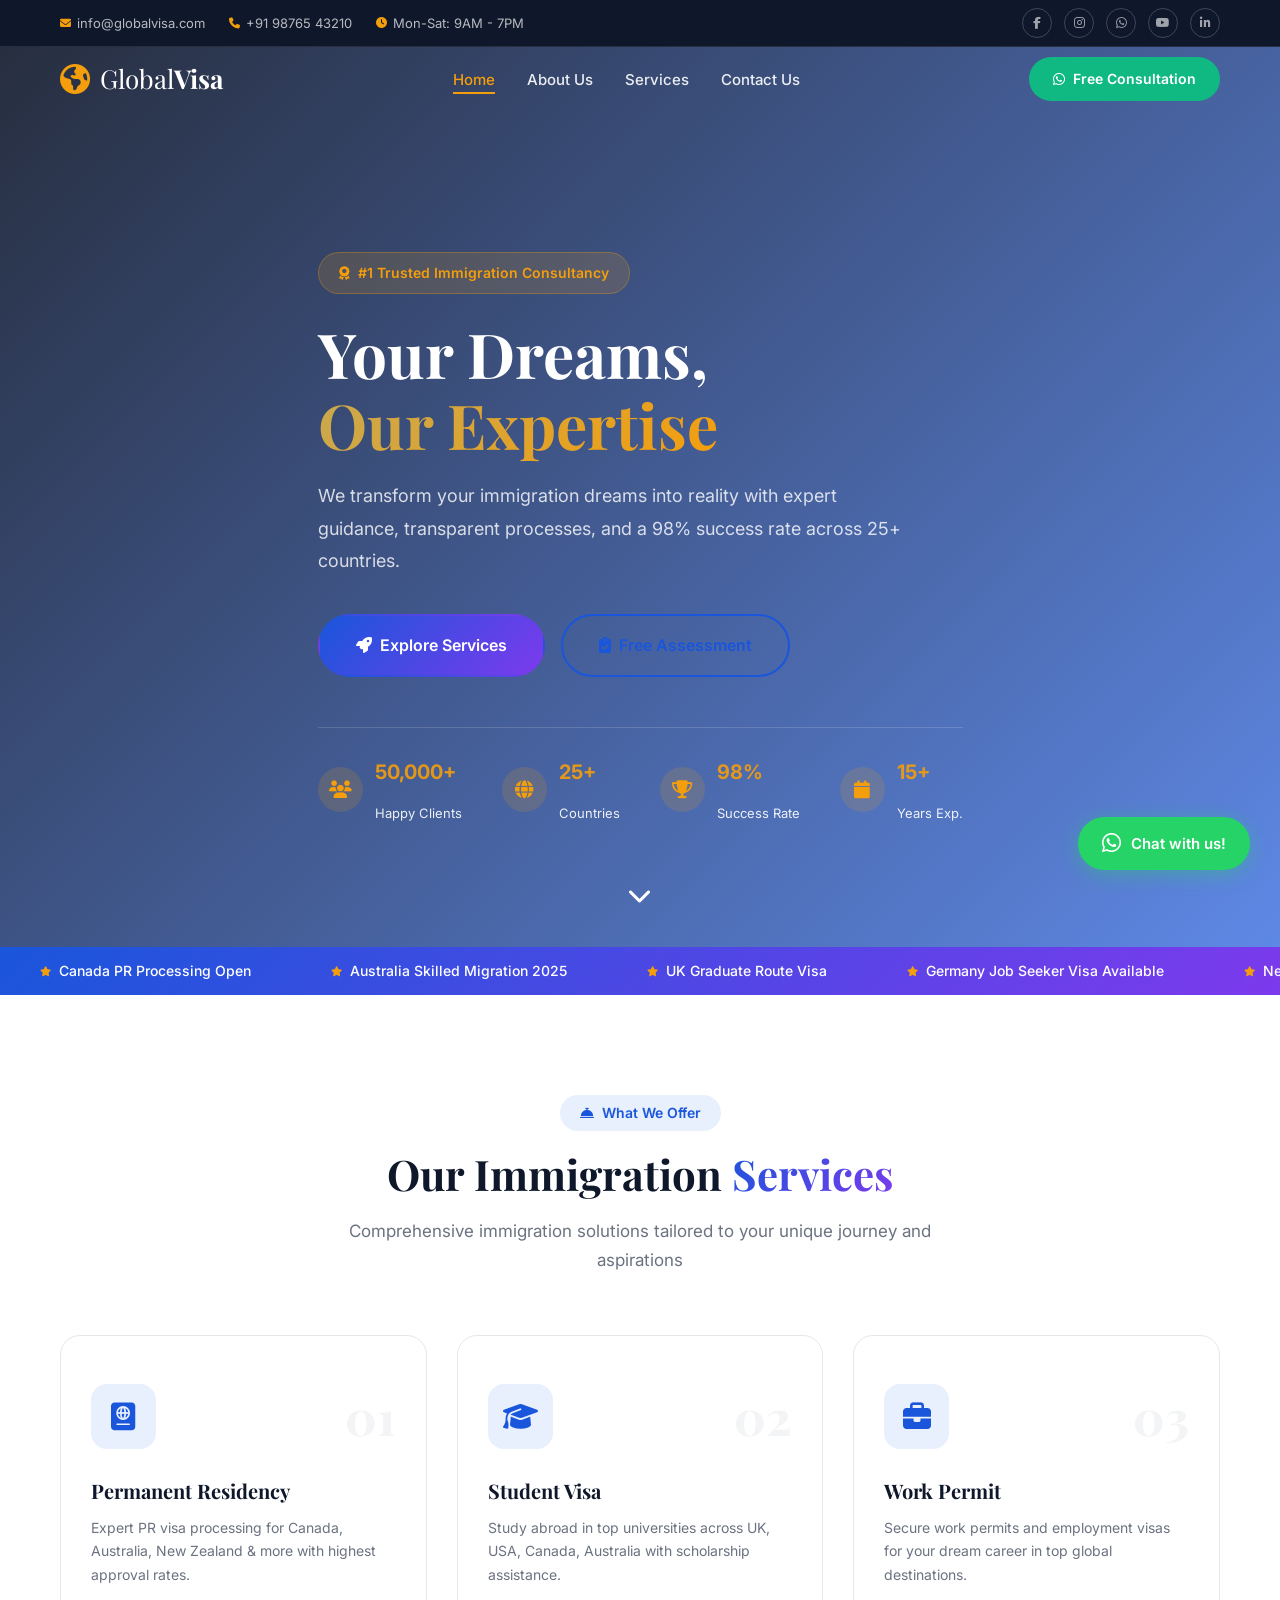
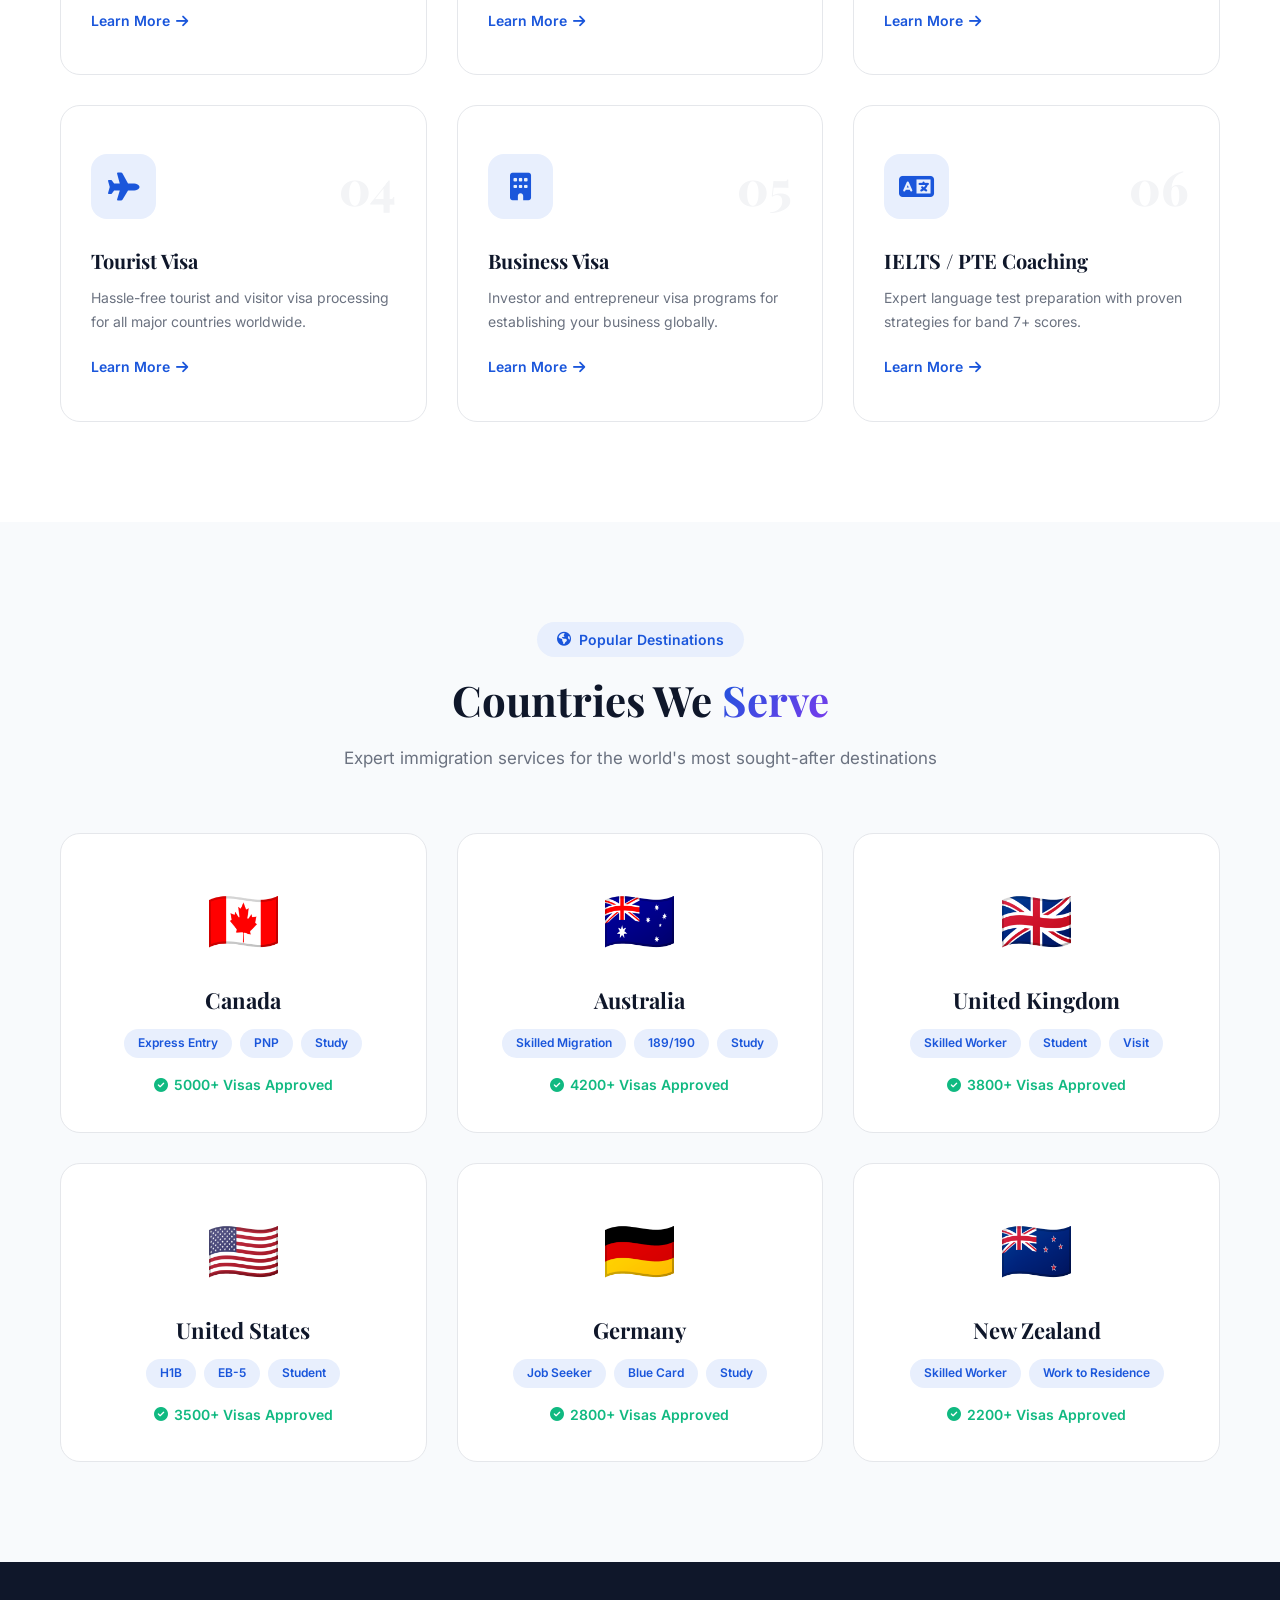
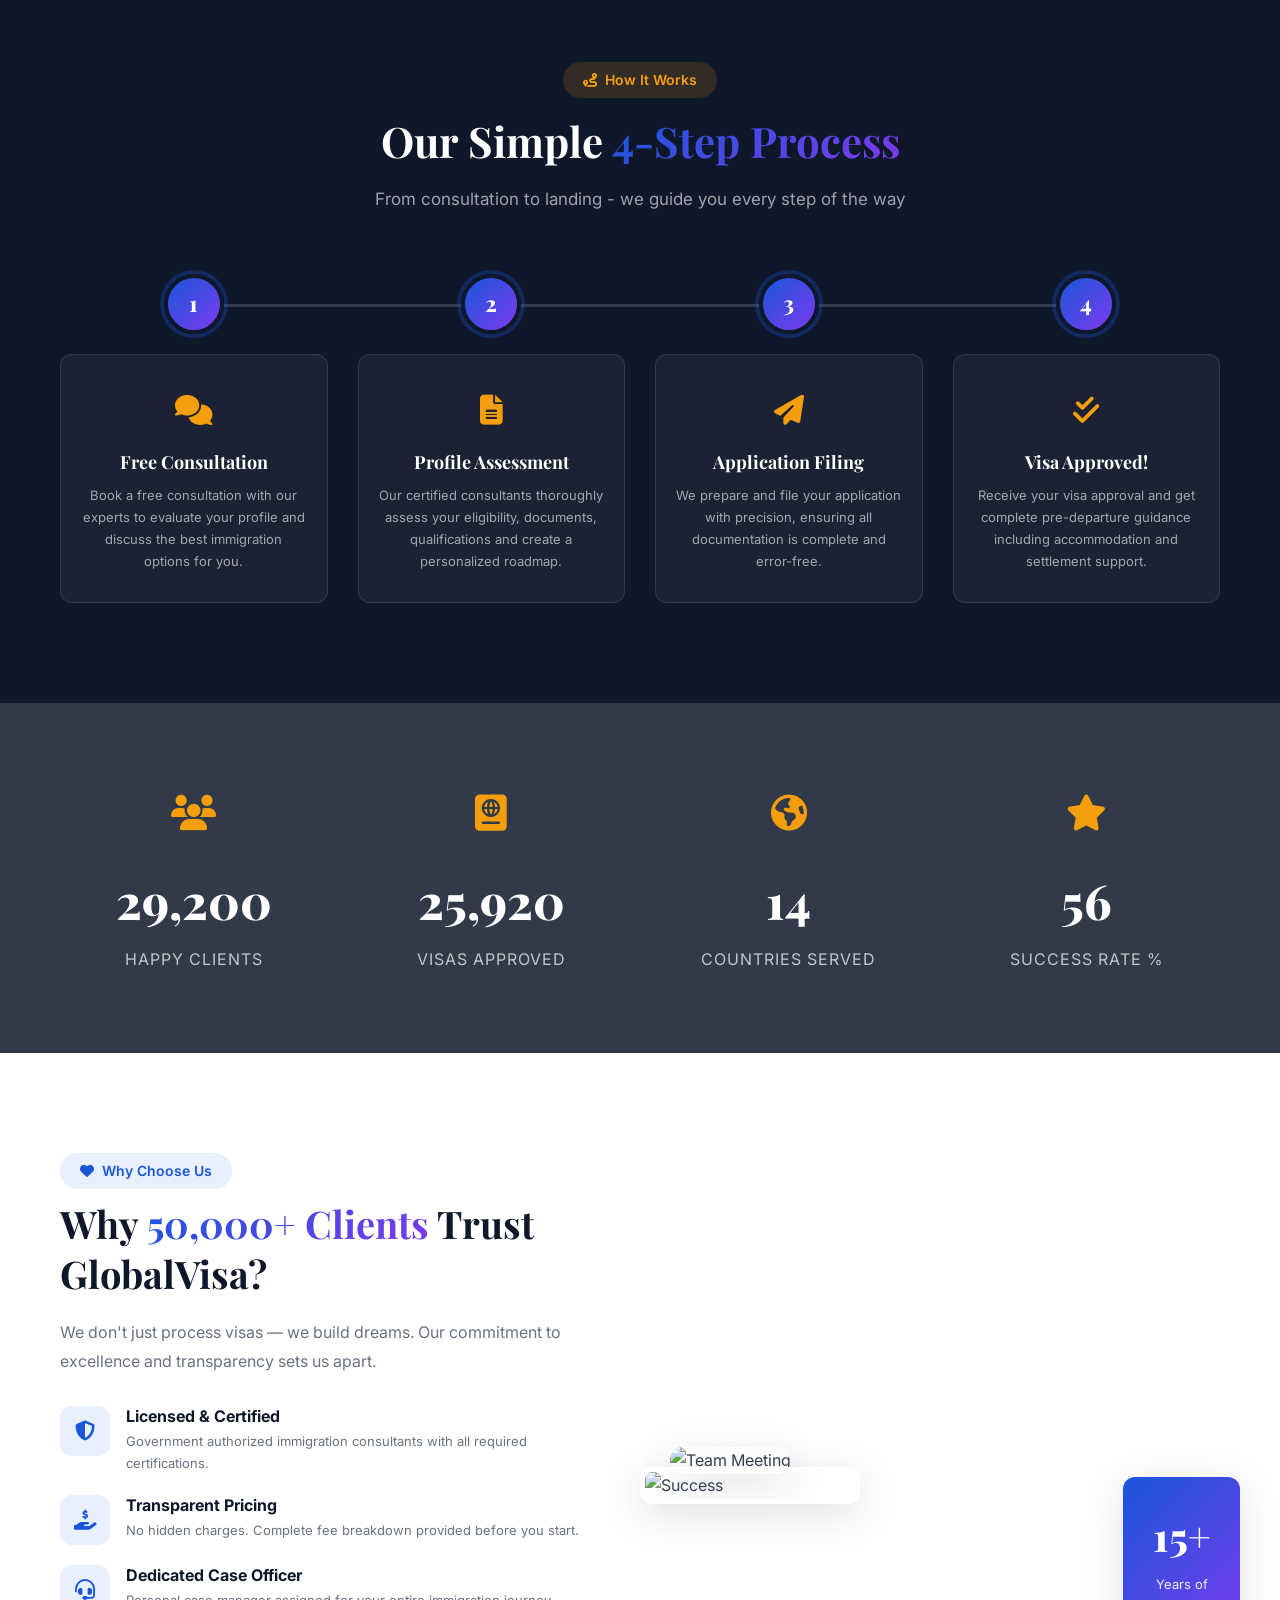
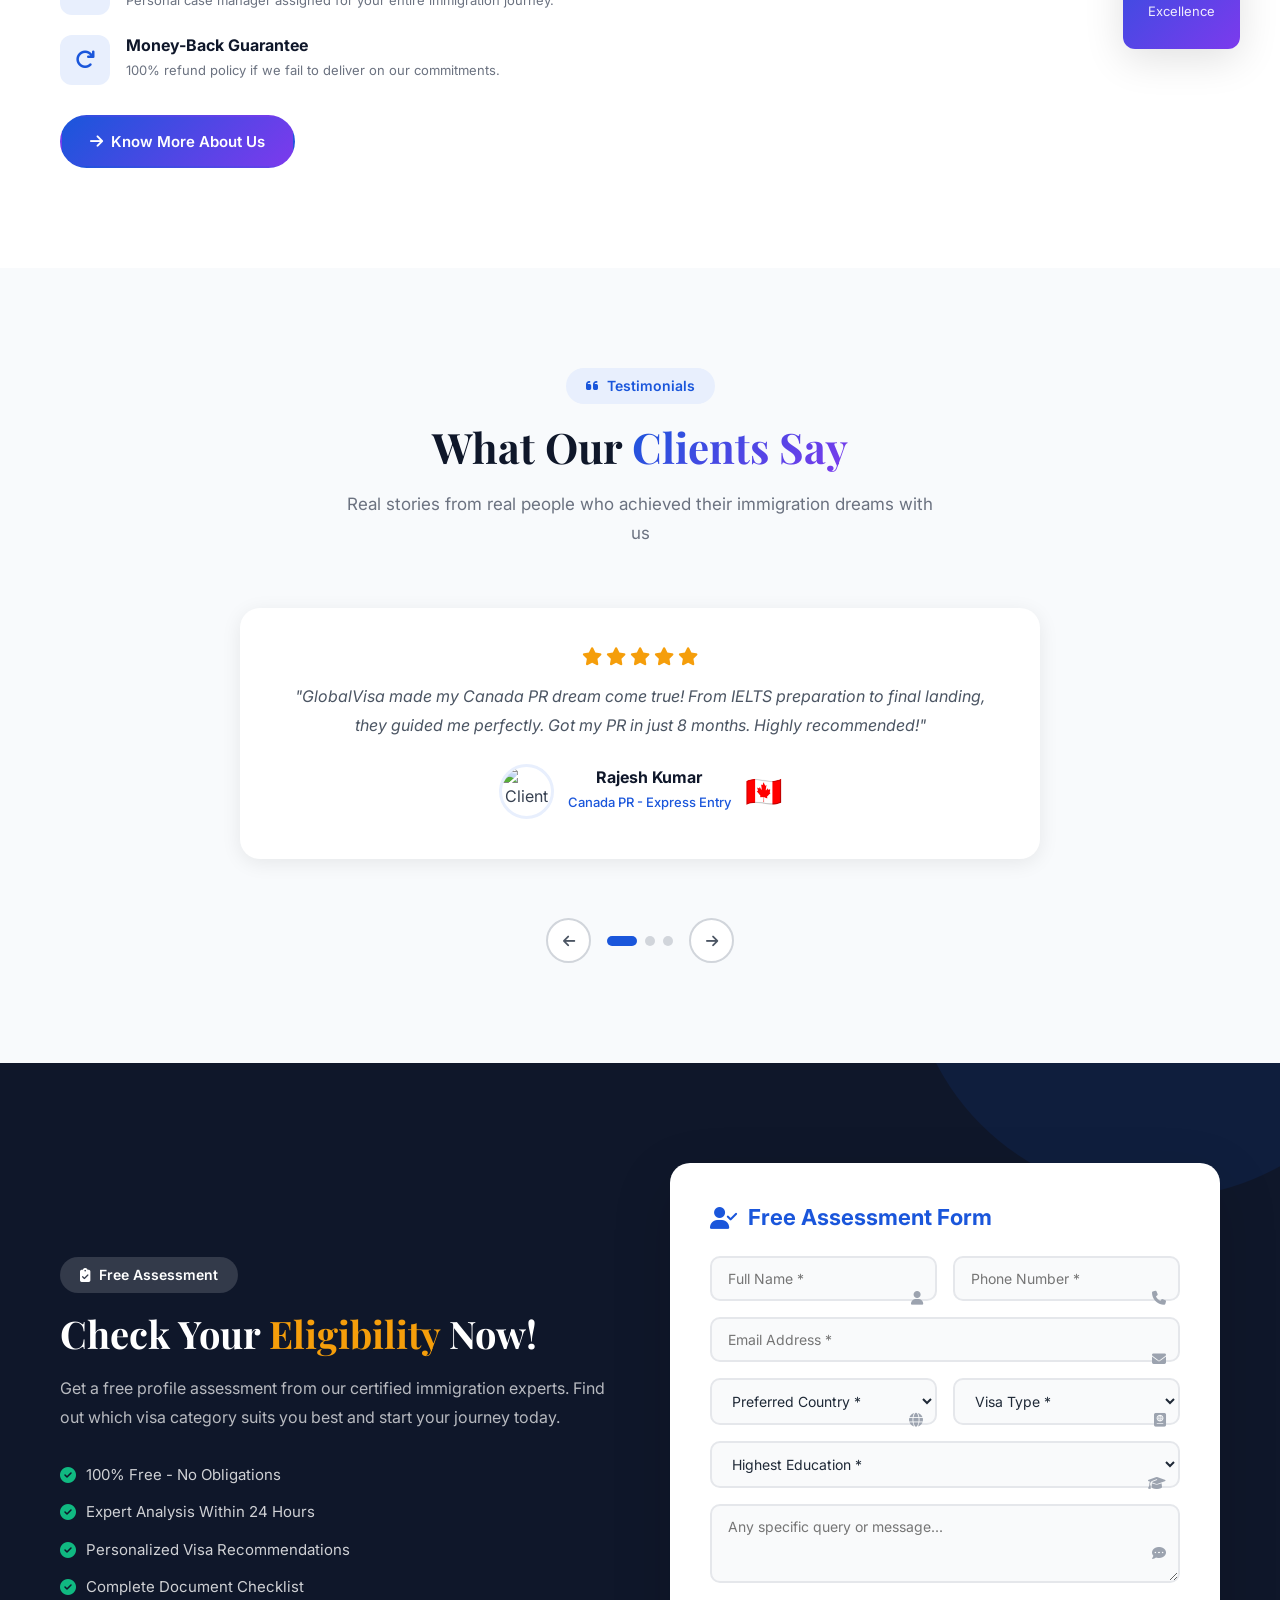
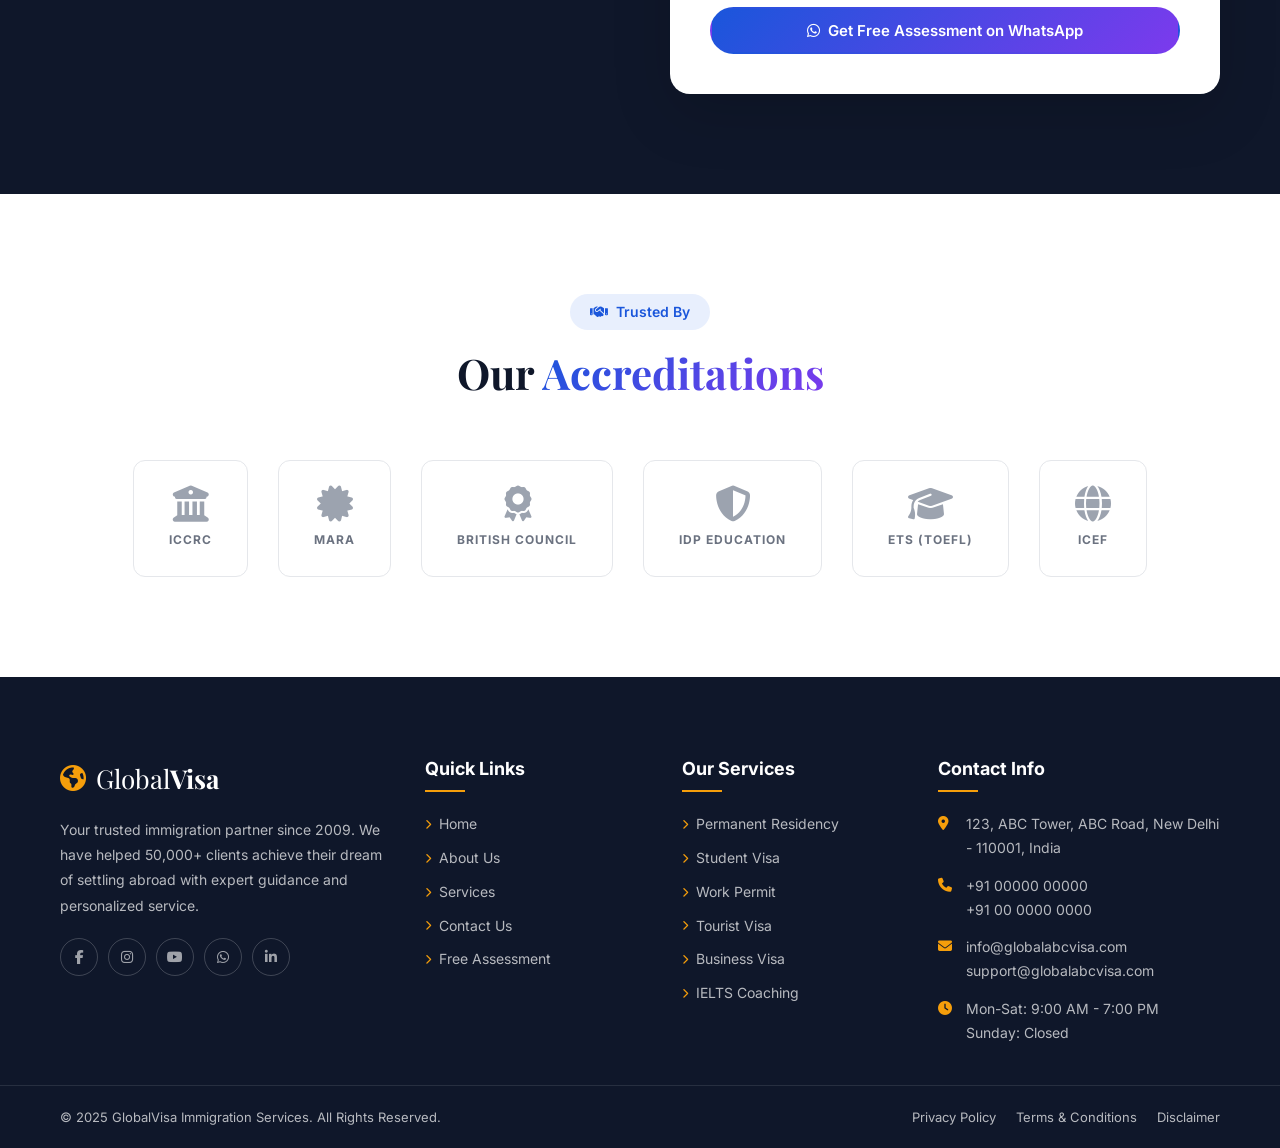
==== commit 71ce405b: "Update index.html" ====
--- a/index.html
+++ b/index.html
@@ -615,15 +615,15 @@
                         <div class="footer-contact">
                             <div class="fc-item">
                                 <i class="fas fa-map-marker-alt"></i>
-                                <span>123, Business Tower, MG Road, New Delhi - 110001, India</span>
+                                <span>123, ABC Tower, ABC Road, New Delhi - 110001, India</span>
                             </div>
                             <div class="fc-item">
                                 <i class="fas fa-phone"></i>
-                                <span>+91 98765 43210<br>+91 11 4567 8900</span>
+                                <span>+91 00000 00000<br>+91 00 0000 0000</span>
                             </div>
                             <div class="fc-item">
                                 <i class="fas fa-envelope"></i>
-                                <span>info@globalvisa.com<br>support@globalvisa.com</span>
+                                <span>info@globalabcvisa.com<br>support@globalabcvisa.com</span>
                             </div>
                             <div class="fc-item">
                                 <i class="fas fa-clock"></i>
@@ -659,4 +659,4 @@
 
     <script src="js/script.js"></script>
 </body>
-</html>+</html>
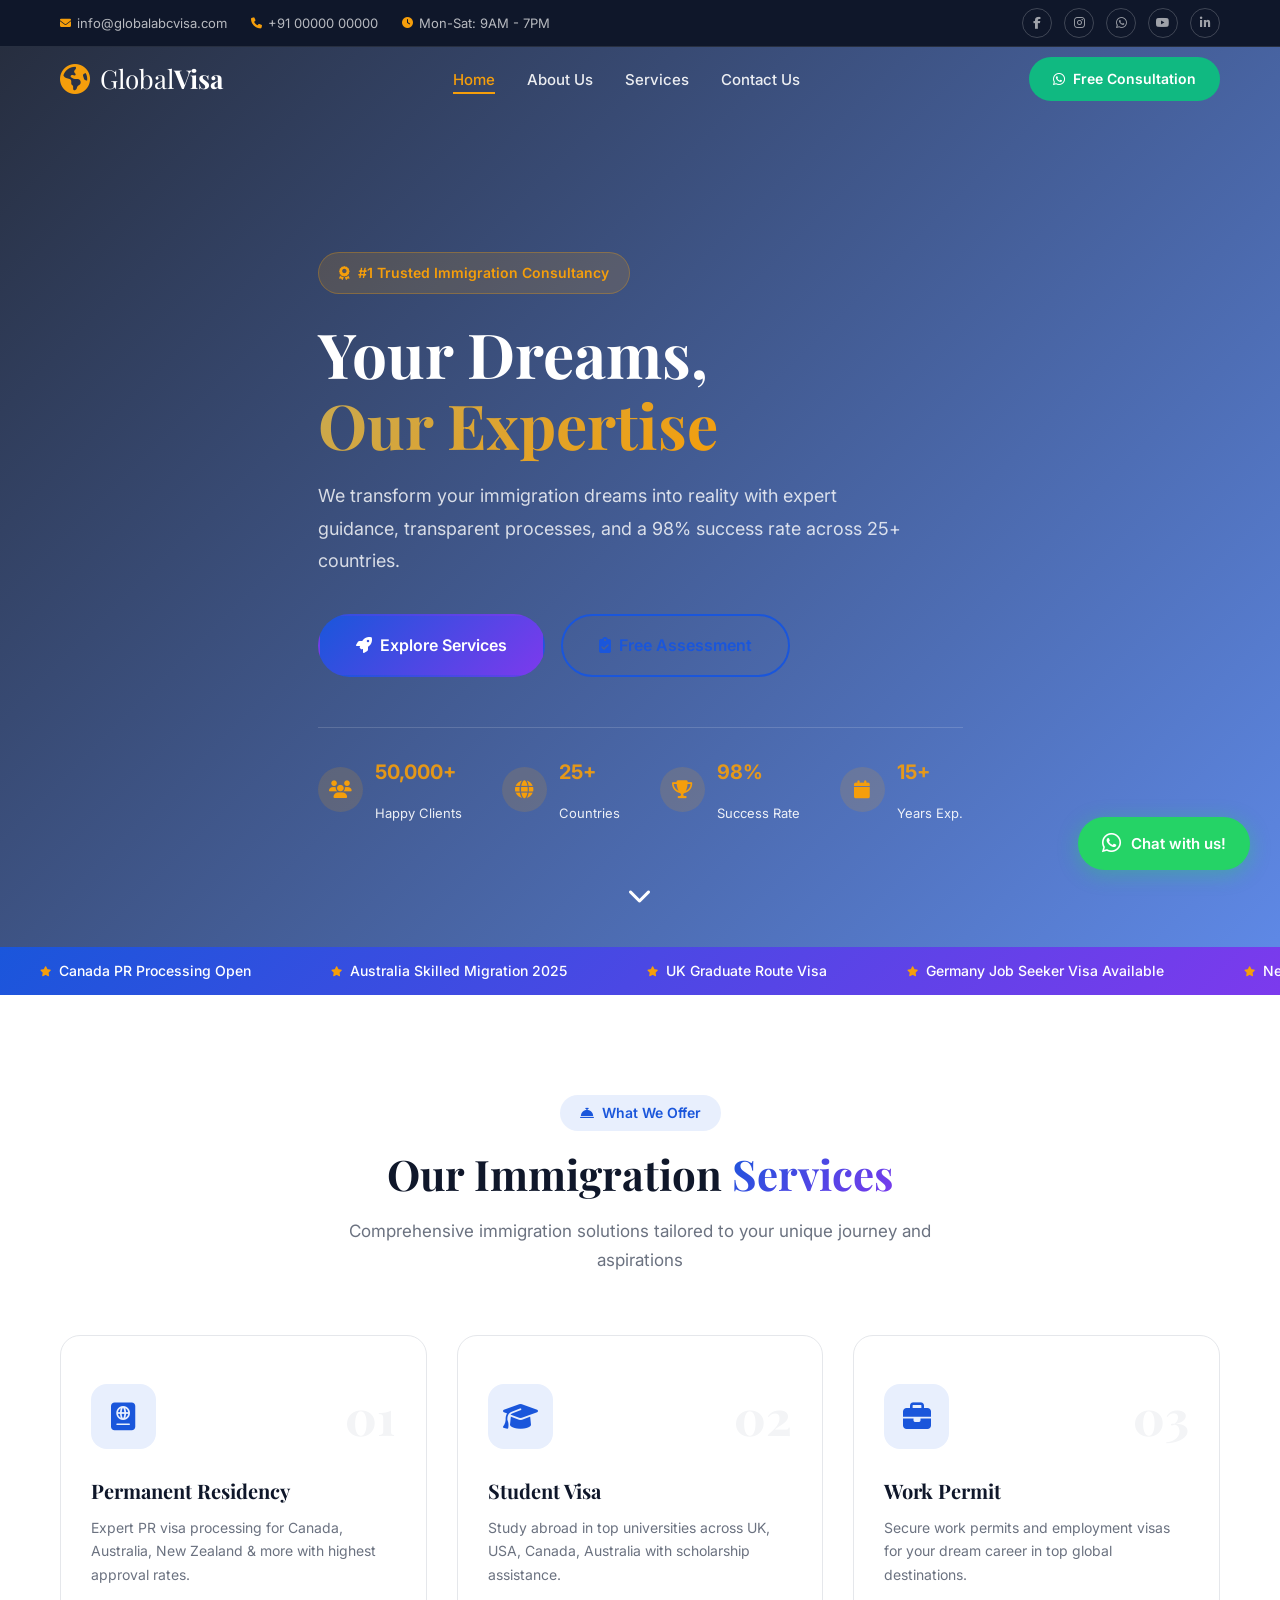
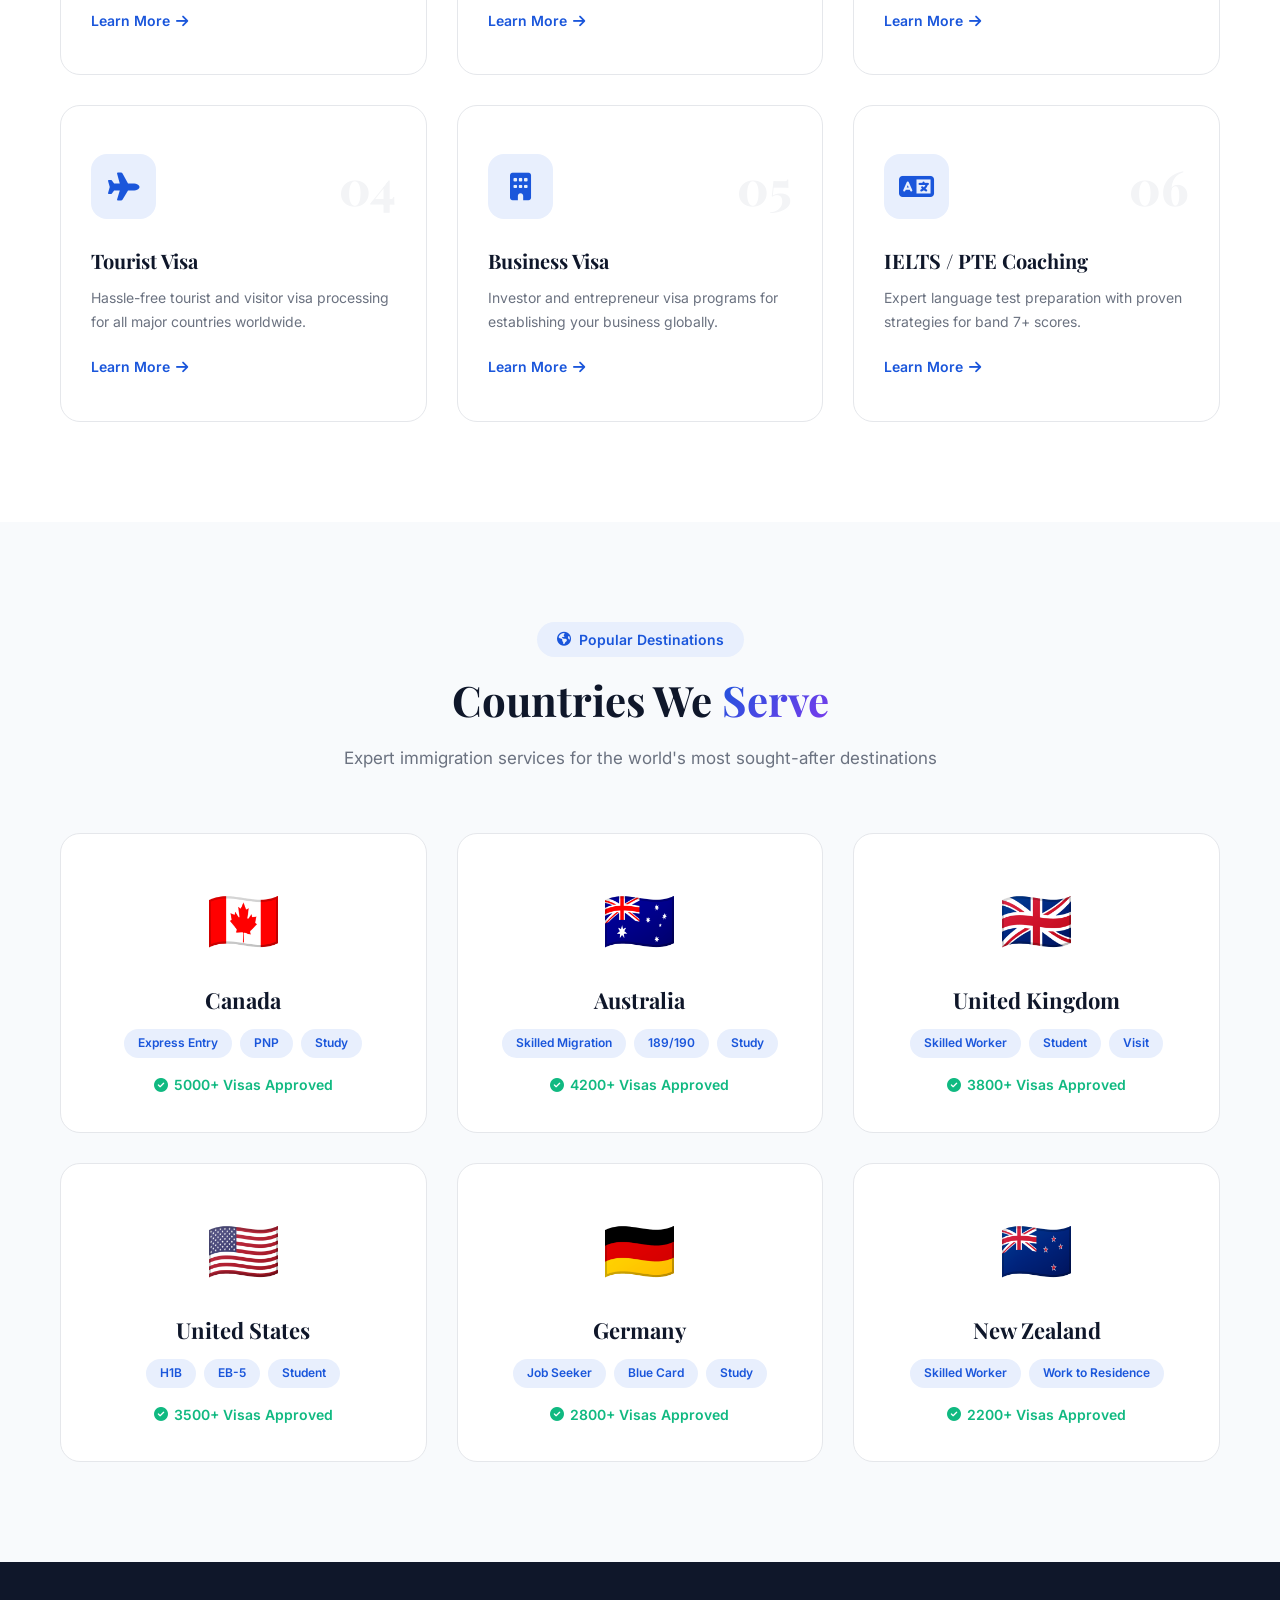
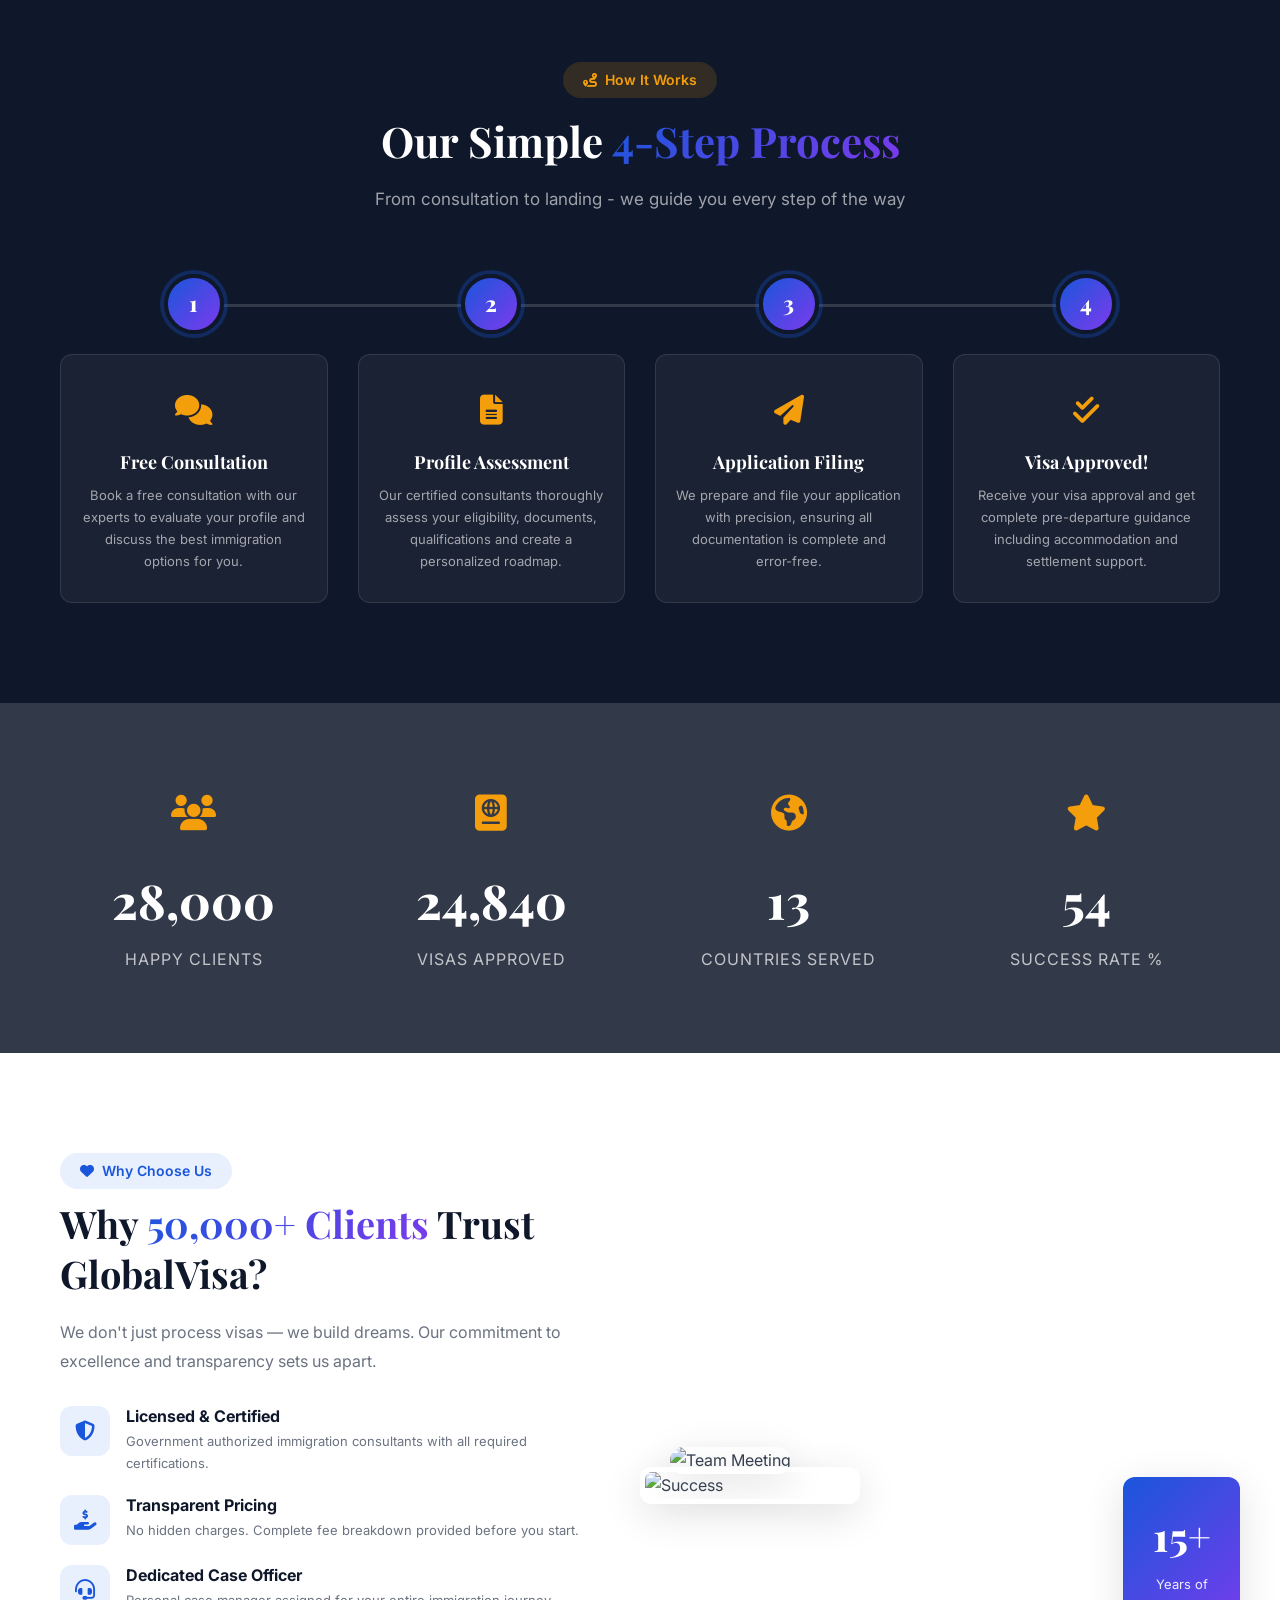
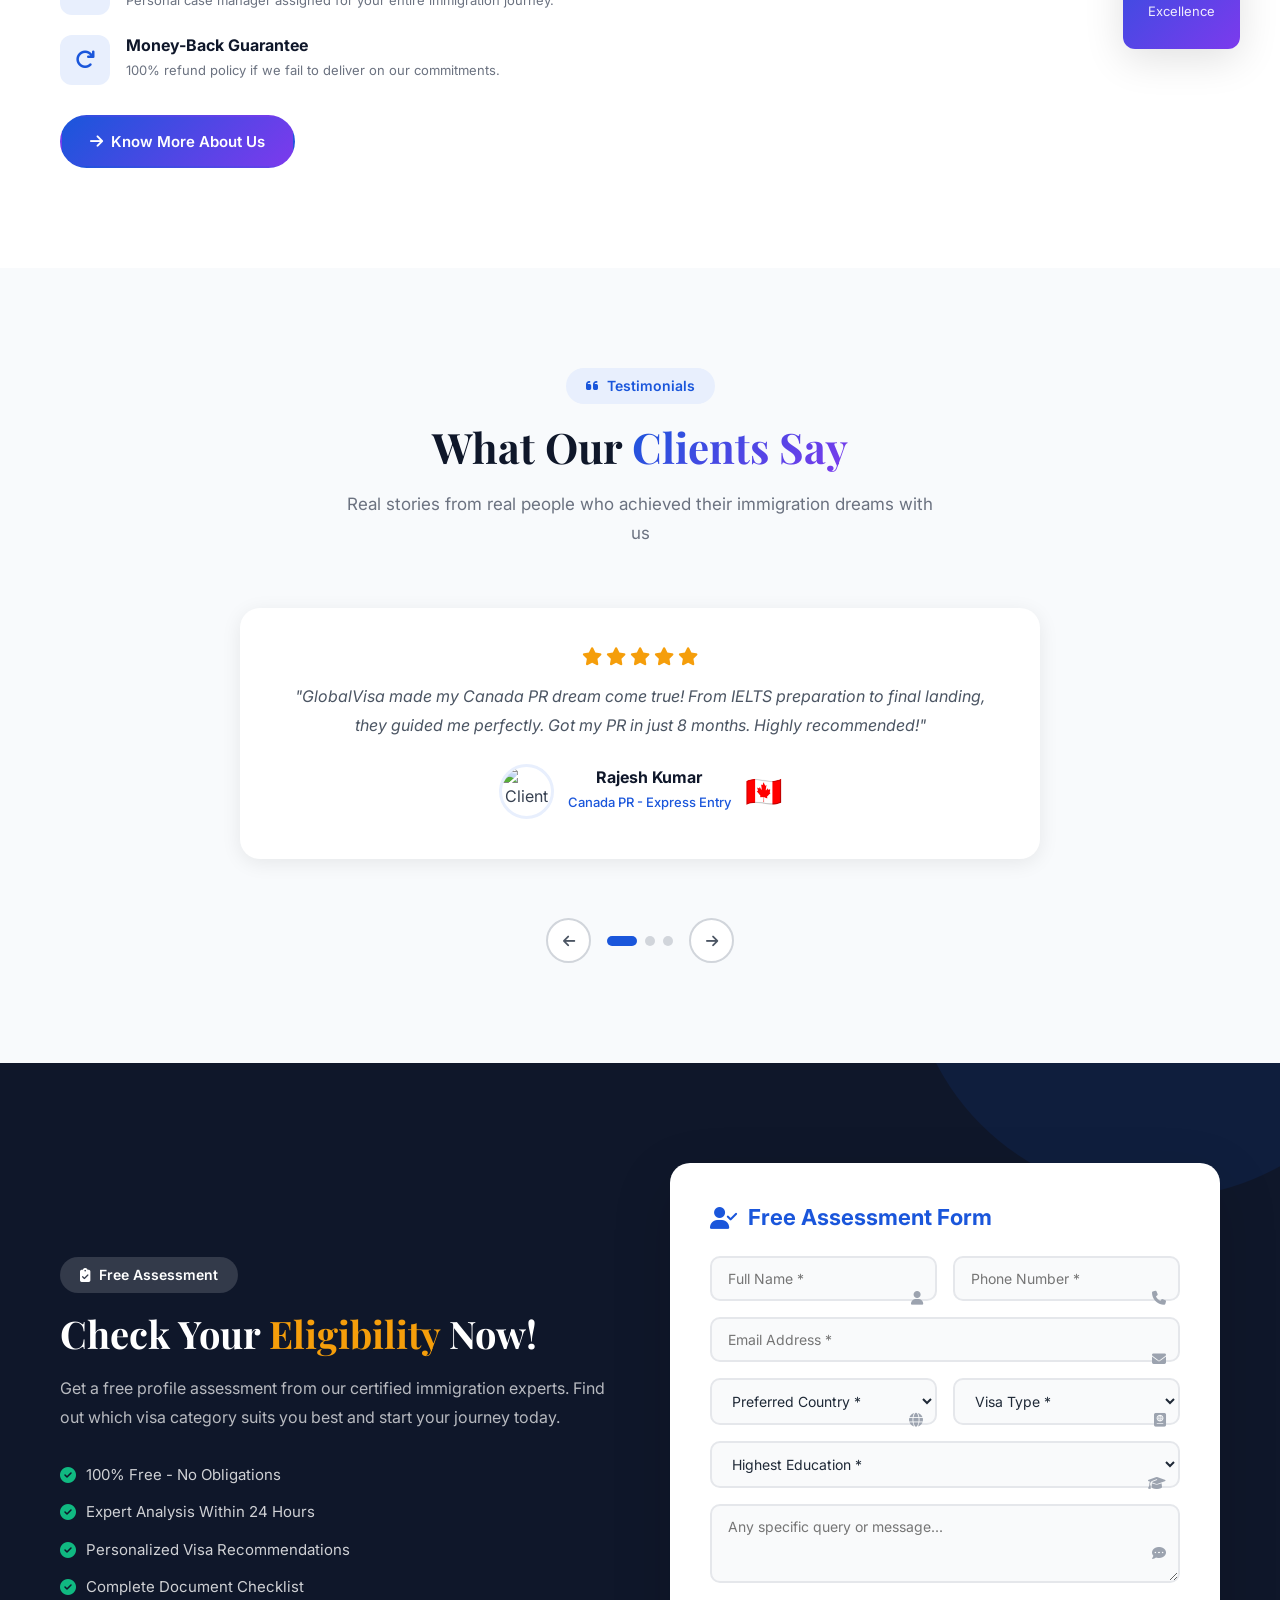
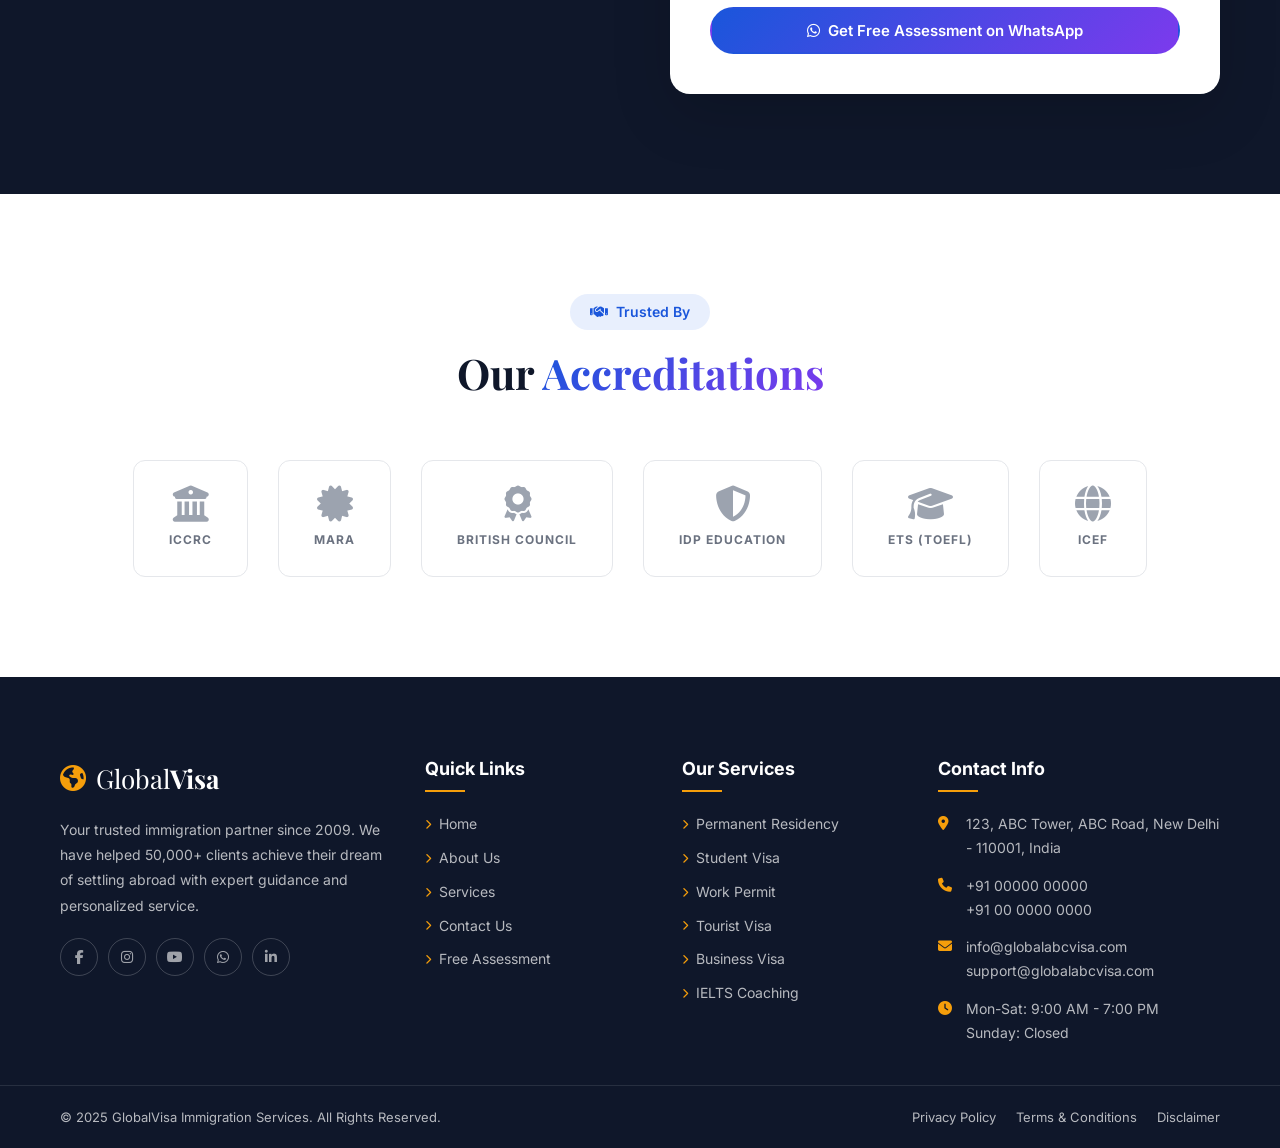
==== commit 632534ff: "Update index.html" ====
--- a/index.html
+++ b/index.html
@@ -3,7 +3,7 @@
 <head>
     <meta charset="UTF-8">
     <meta name="viewport" content="width=device-width, initial-scale=1.0">
-    <title>GlobalVisa Immigration Services | Your Gateway to the World</title>
+    <title>GlobalABCVisa Immigration Services | Your Gateway to the World</title>
     <link rel="stylesheet" href="css/style.css">
     <link href="https://fonts.googleapis.com/css2?family=Playfair+Display:wght@400;600;700;800&family=Inter:wght@300;400;500;600;700&display=swap" rel="stylesheet">
     <link rel="stylesheet" href="https://cdnjs.cloudflare.com/ajax/libs/font-awesome/6.5.0/css/all.min.css">
@@ -25,8 +25,8 @@
         <div class="container">
             <div class="top-bar-content">
                 <div class="top-left">
-                    <span><i class="fas fa-envelope"></i> info@globalvisa.com</span>
-                    <span><i class="fas fa-phone"></i> +91 98765 43210</span>
+                    <span><i class="fas fa-envelope"></i> info@globalabcvisa.com</span>
+                    <span><i class="fas fa-phone"></i> +91 00000 00000</span>
                     <span><i class="fas fa-clock"></i> Mon-Sat: 9AM - 7PM</span>
                 </div>
                 <div class="top-right">
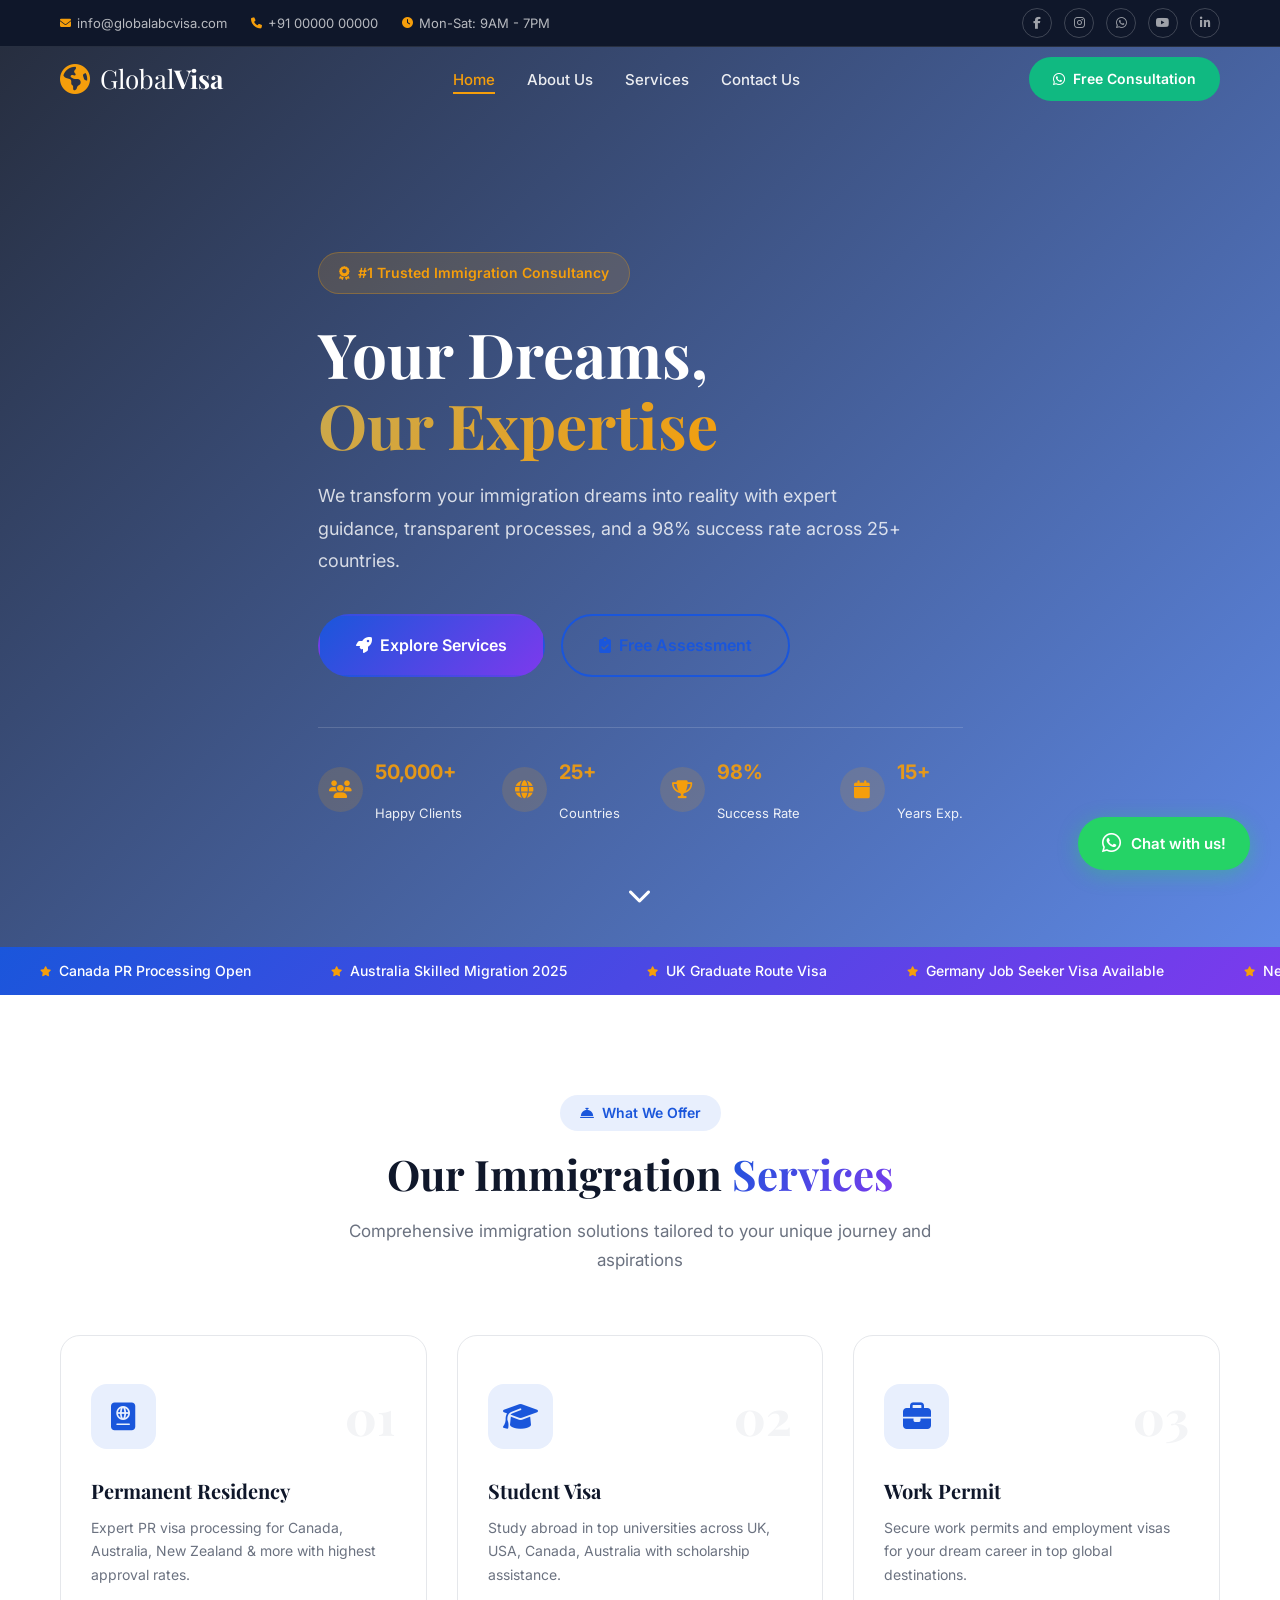
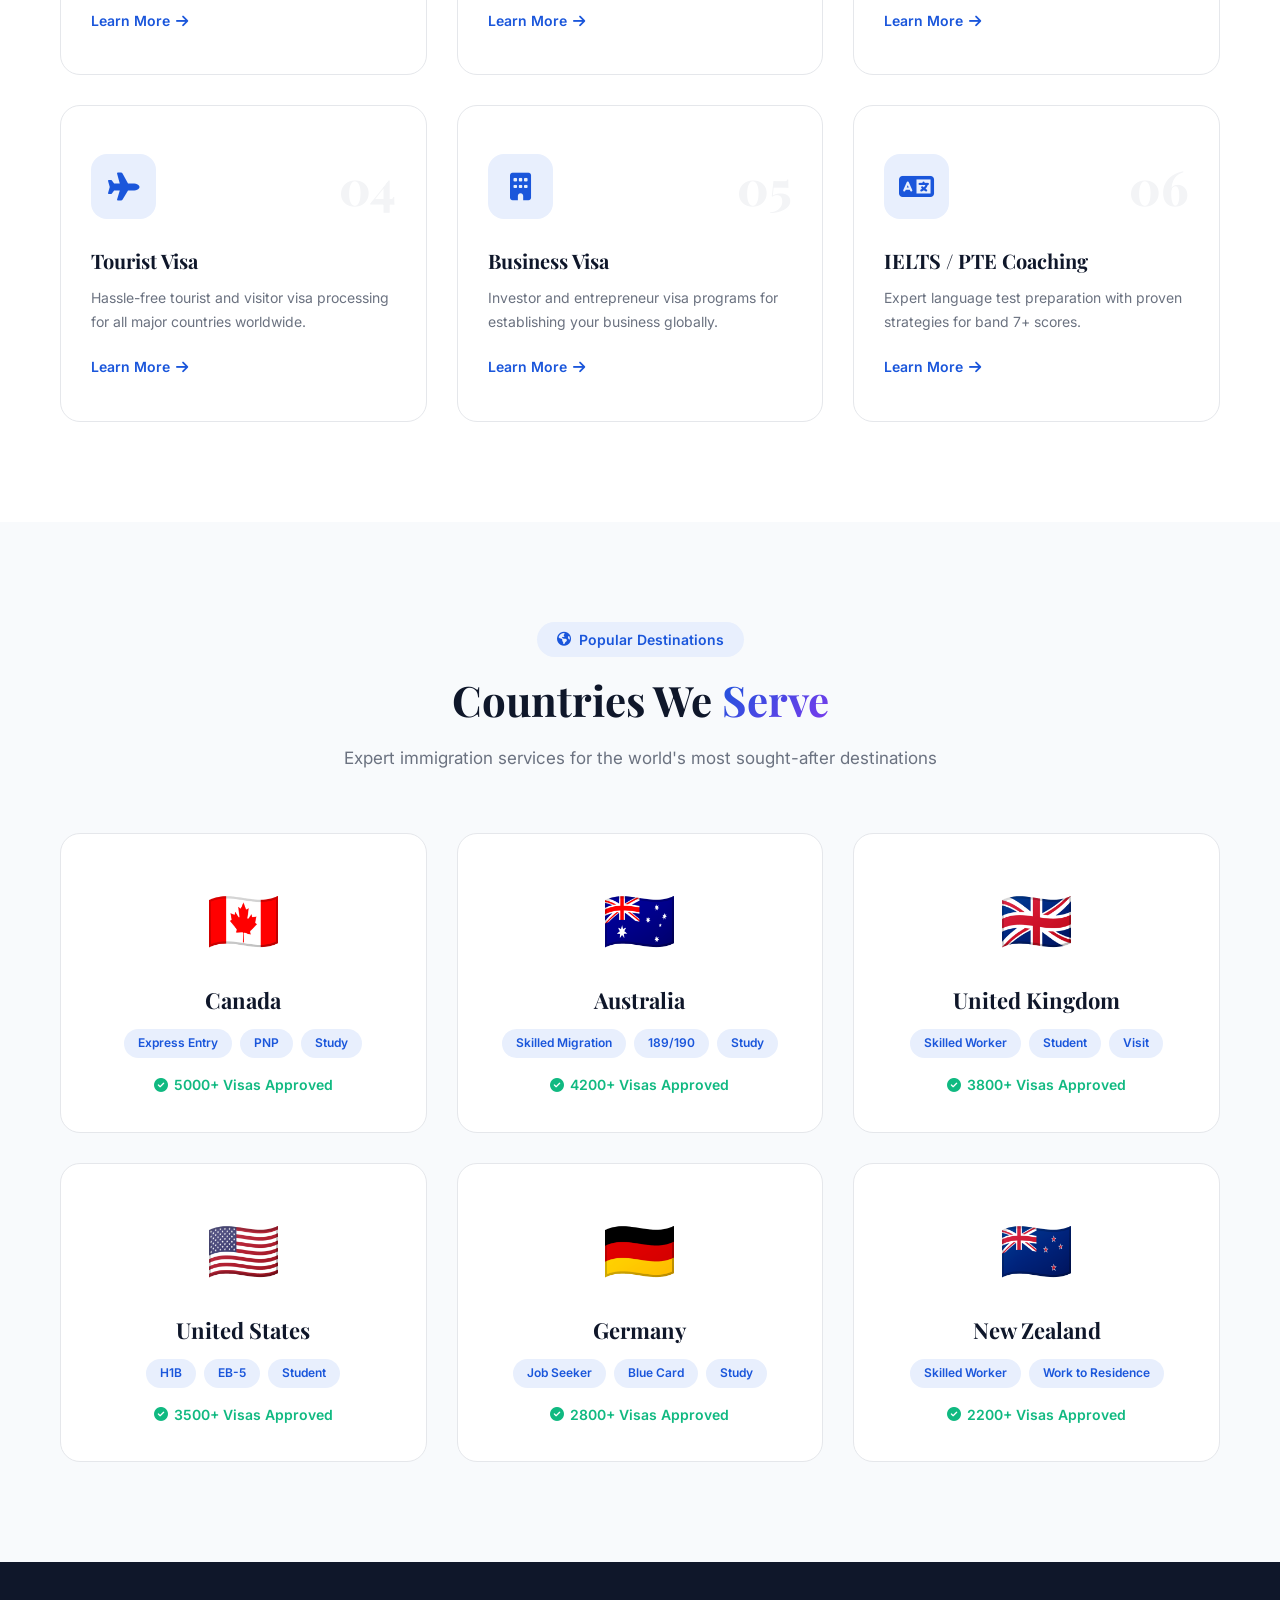
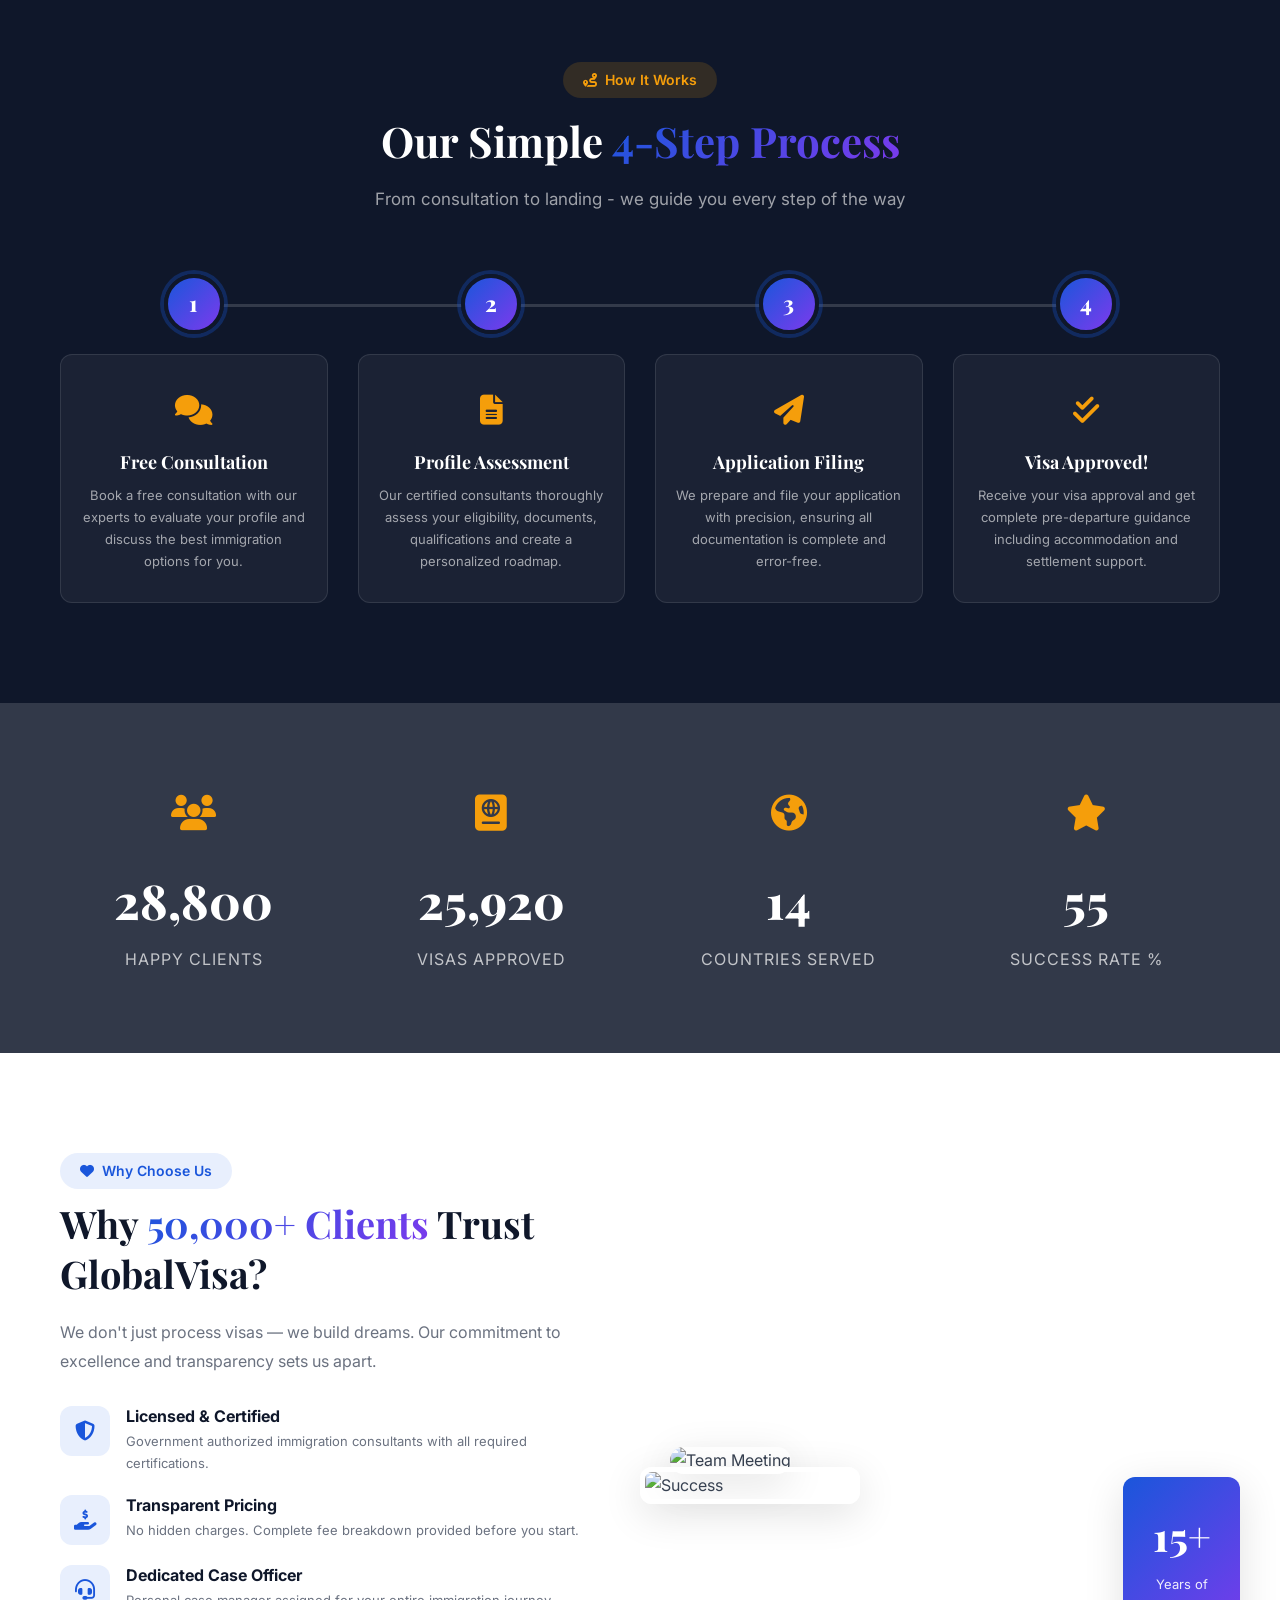
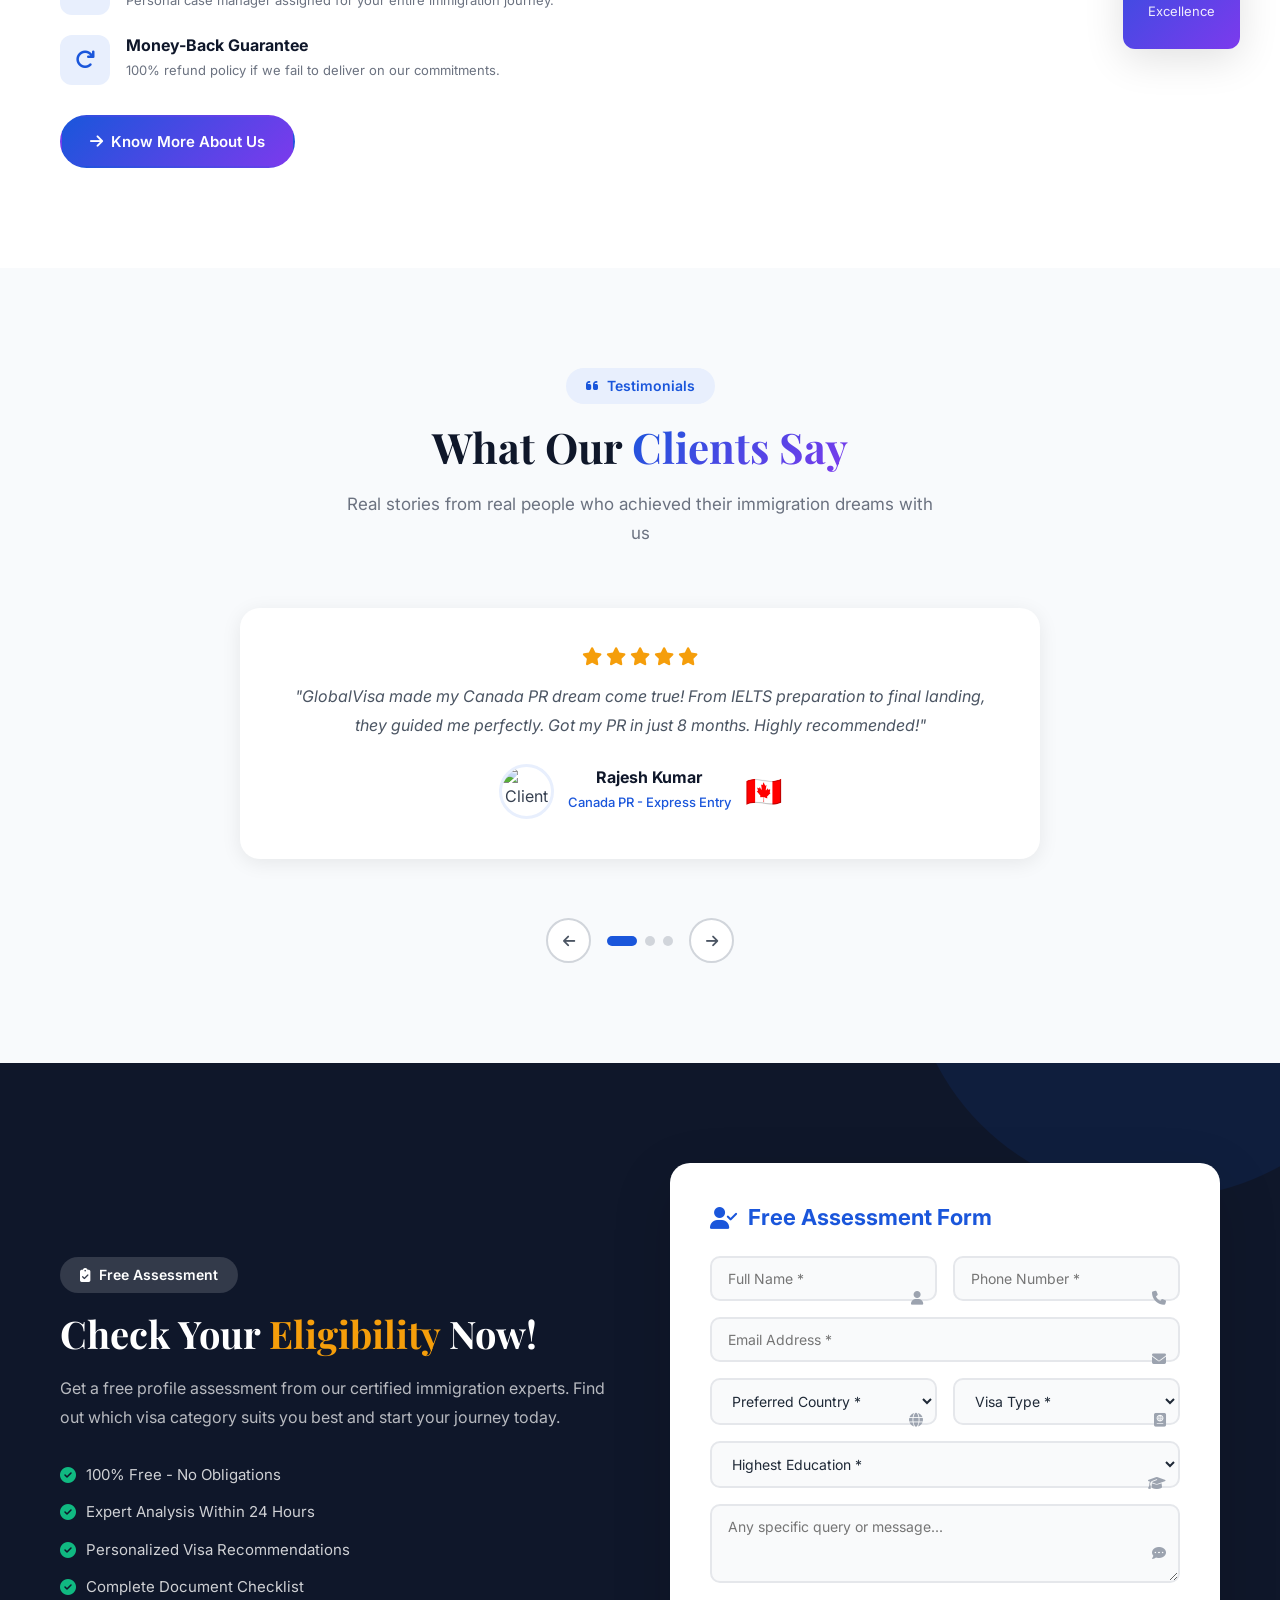
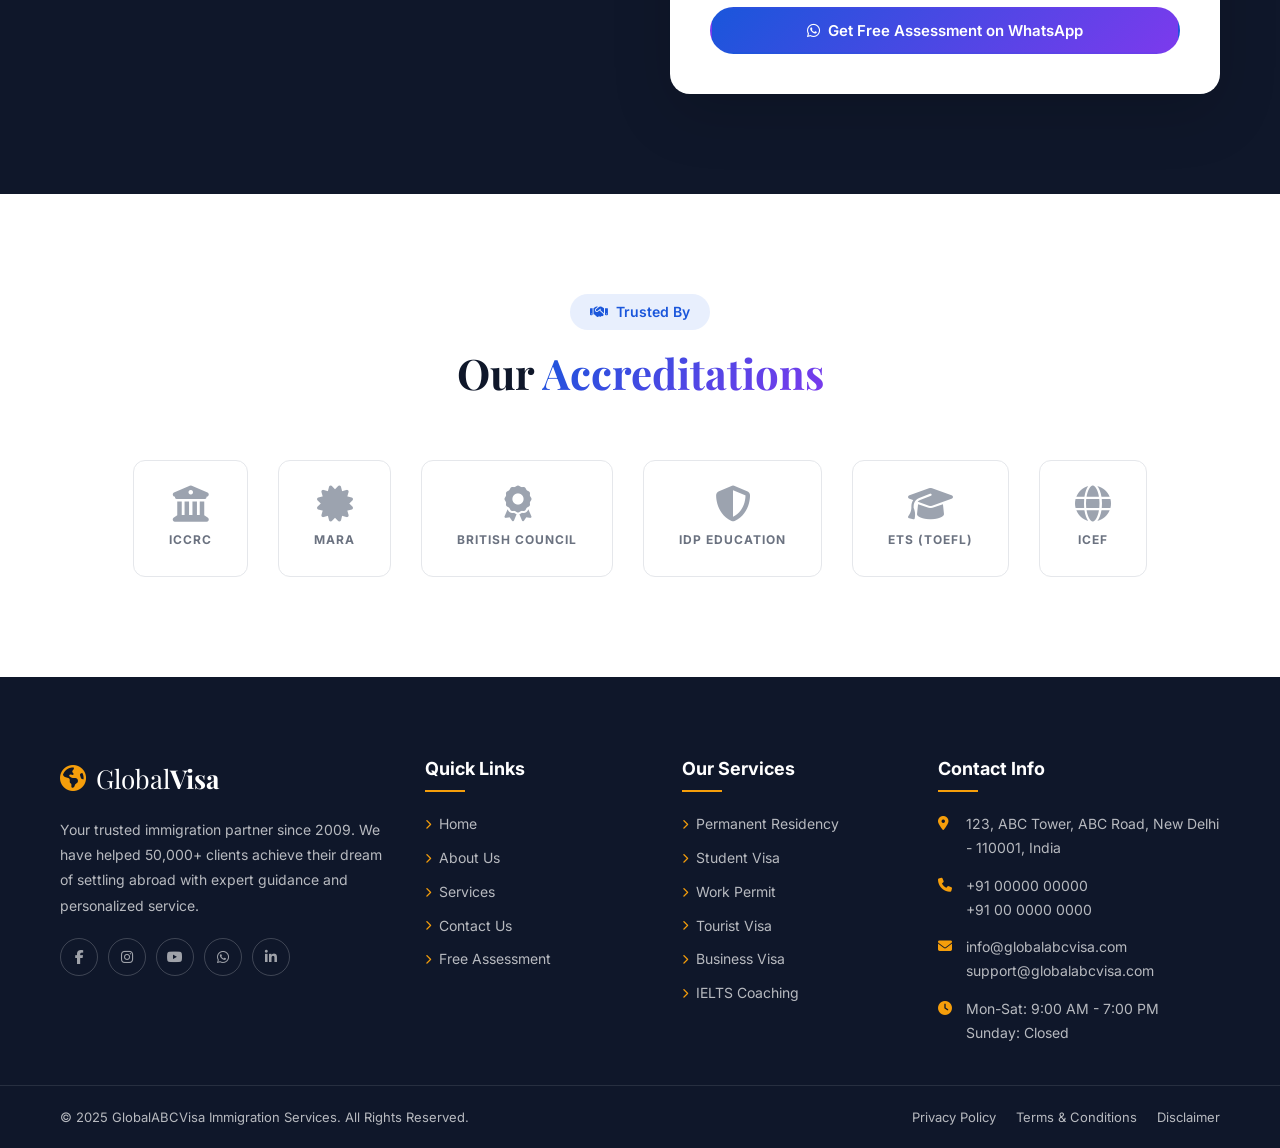
==== commit 059462e3: "Update index.html" ====
--- a/index.html
+++ b/index.html
@@ -636,7 +636,7 @@
         </div>
         <div class="footer-bottom">
             <div class="container">
-                <p>&copy; 2025 GlobalVisa Immigration Services. All Rights Reserved.</p>
+                <p>&copy; 2025 GlobalABCVisa Immigration Services. All Rights Reserved.</p>
                 <div class="footer-bottom-links">
                     <a href="#">Privacy Policy</a>
                     <a href="#">Terms & Conditions</a>
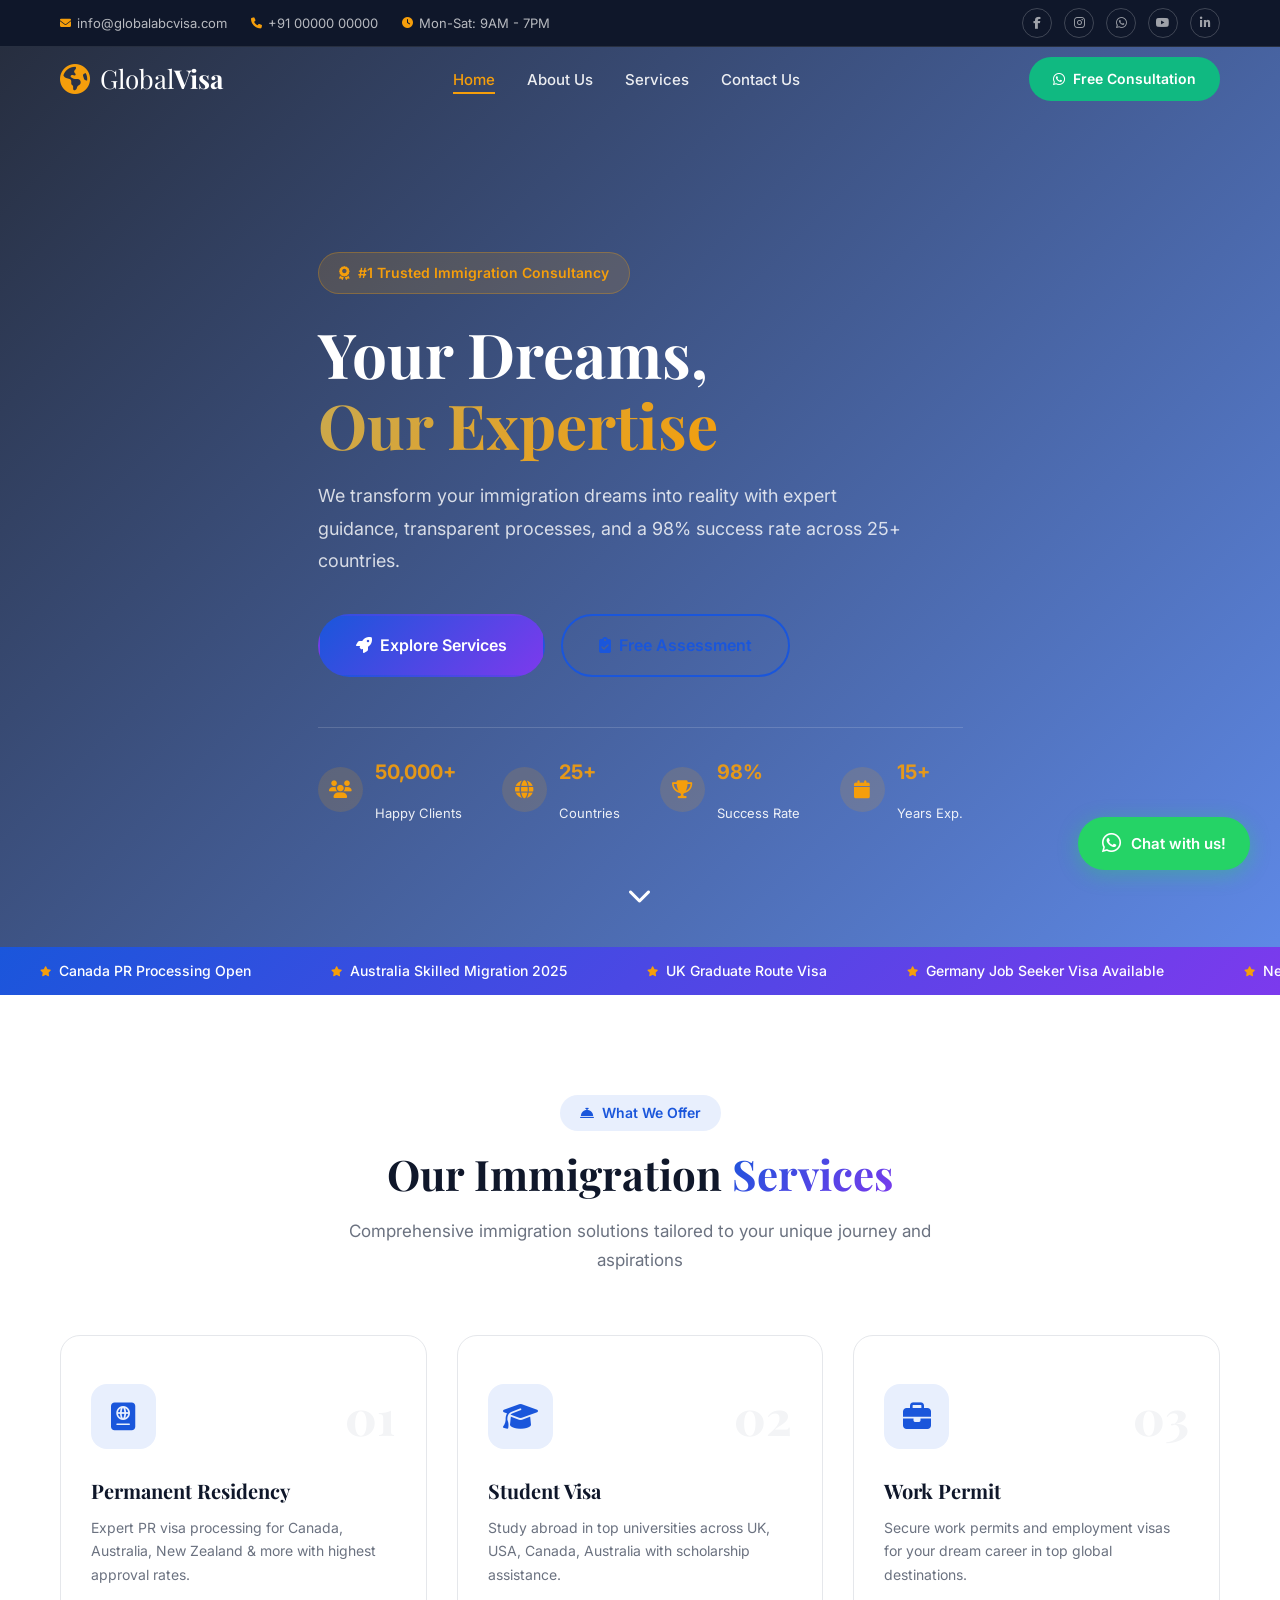
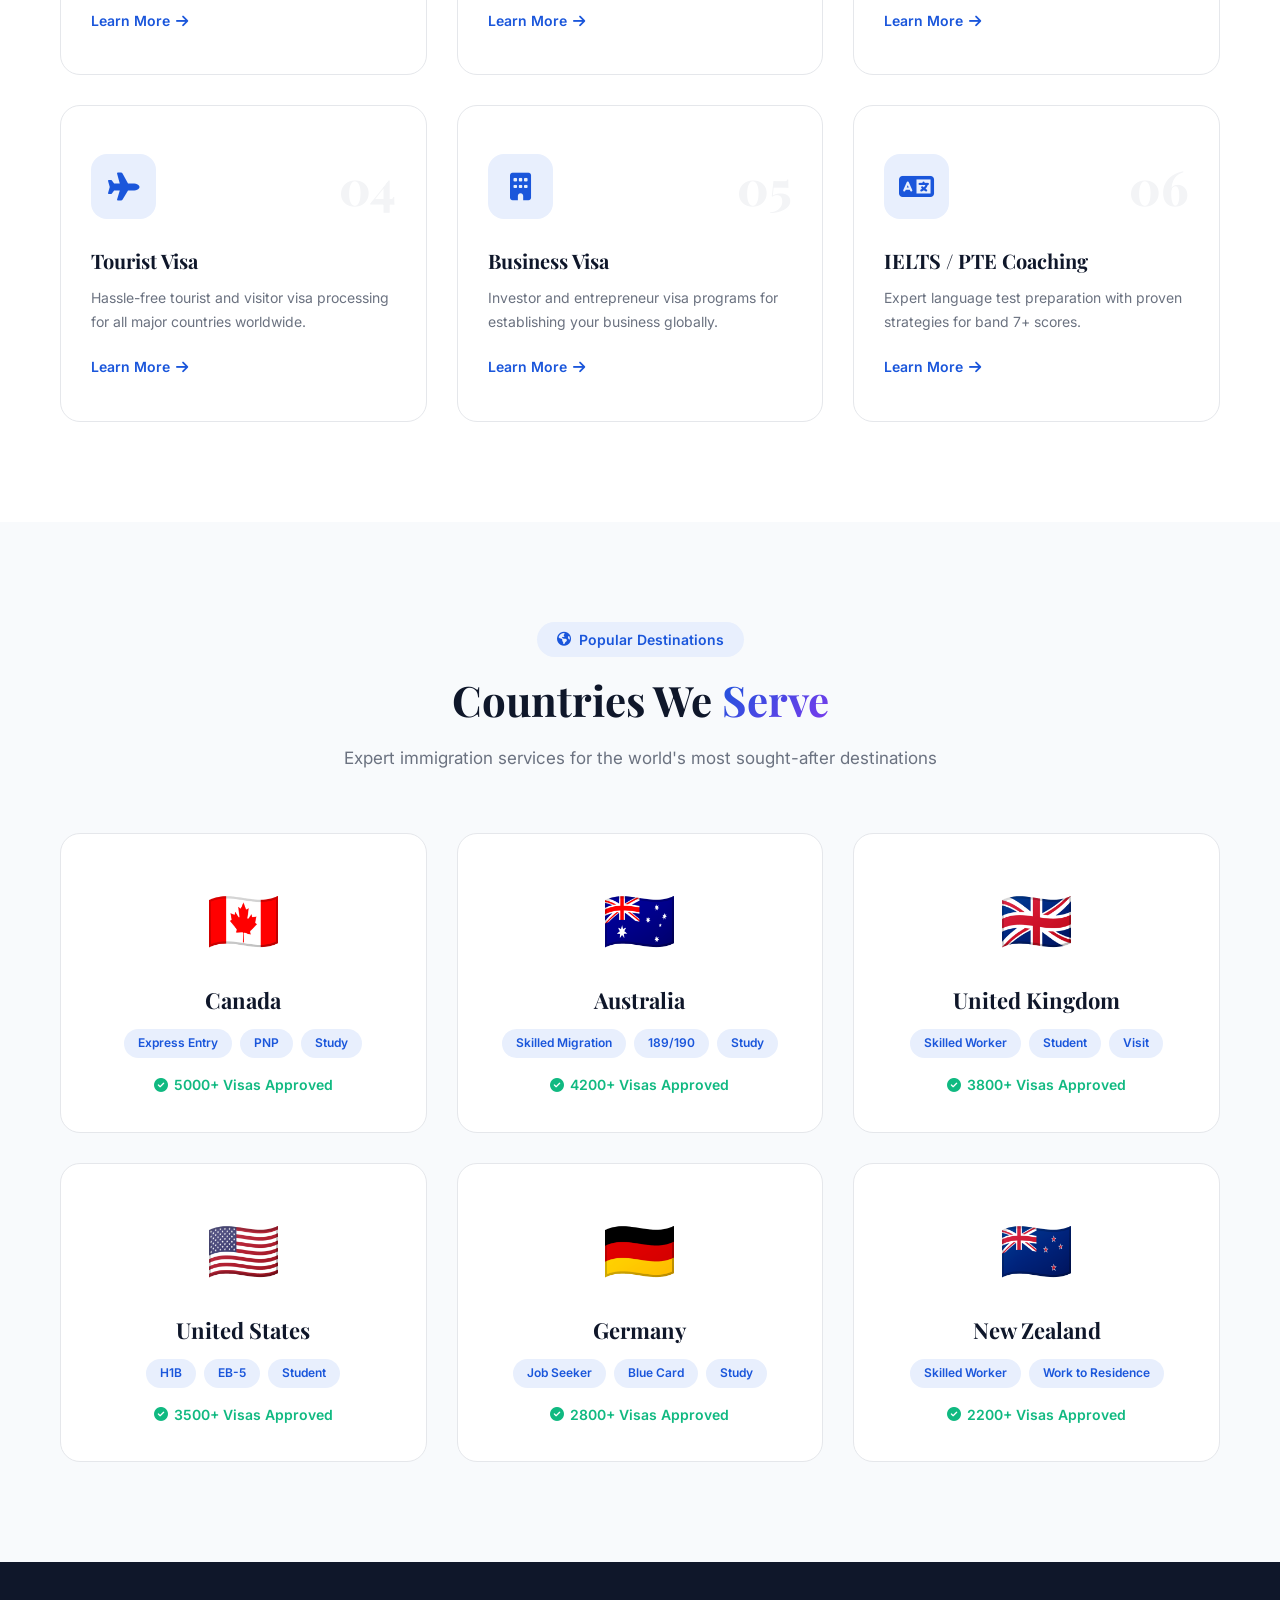
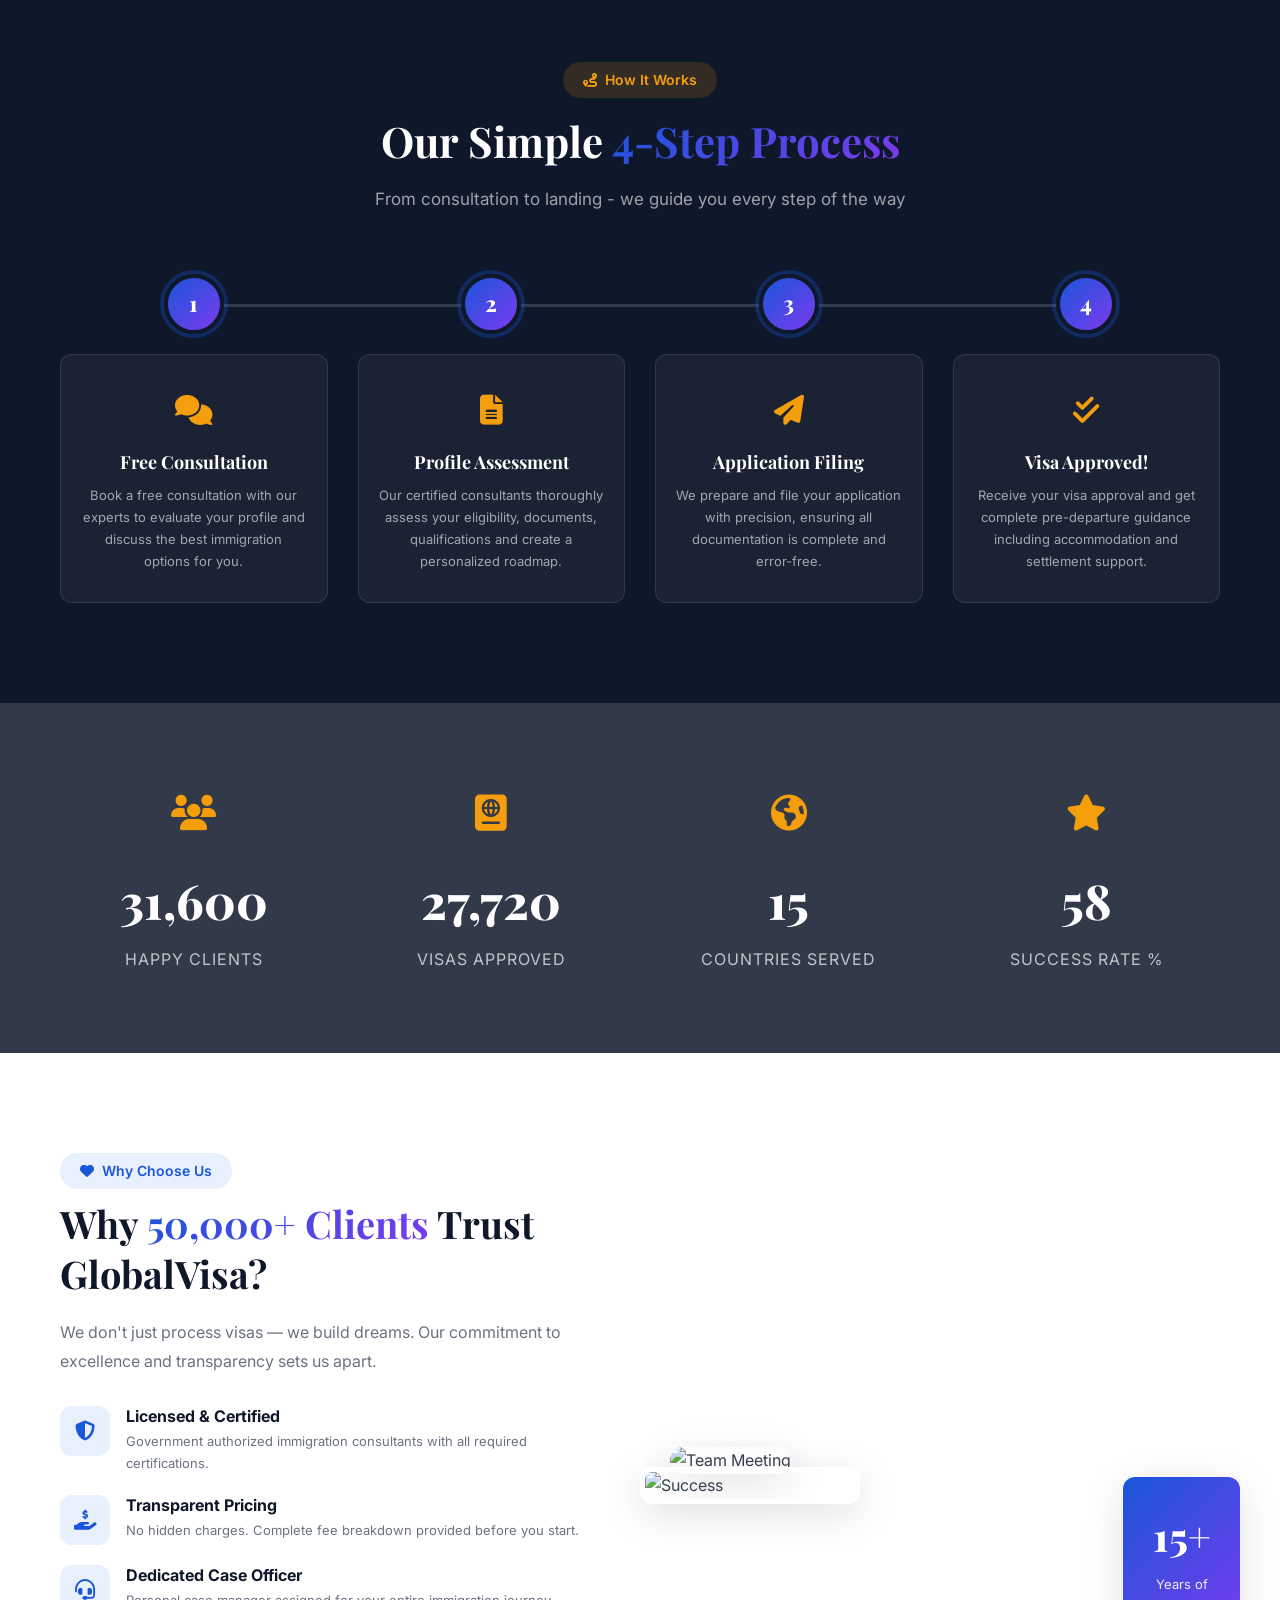
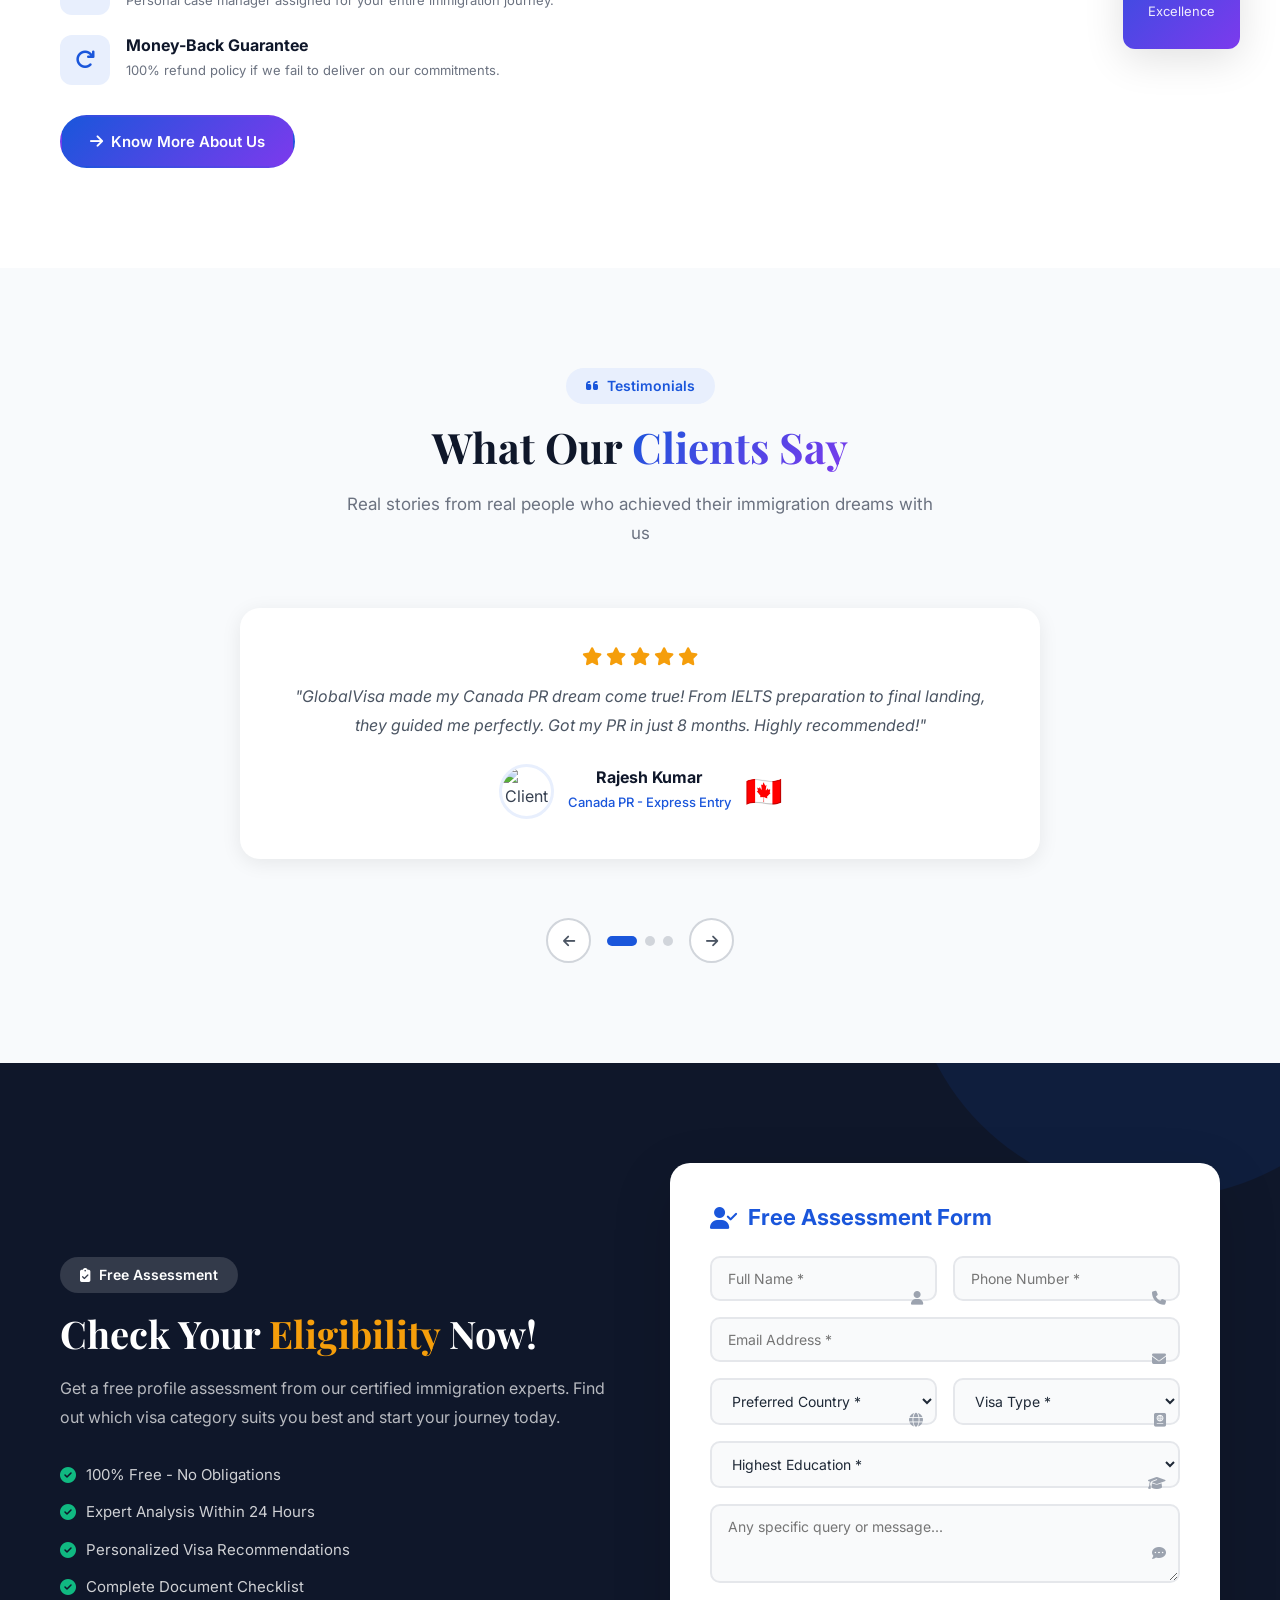
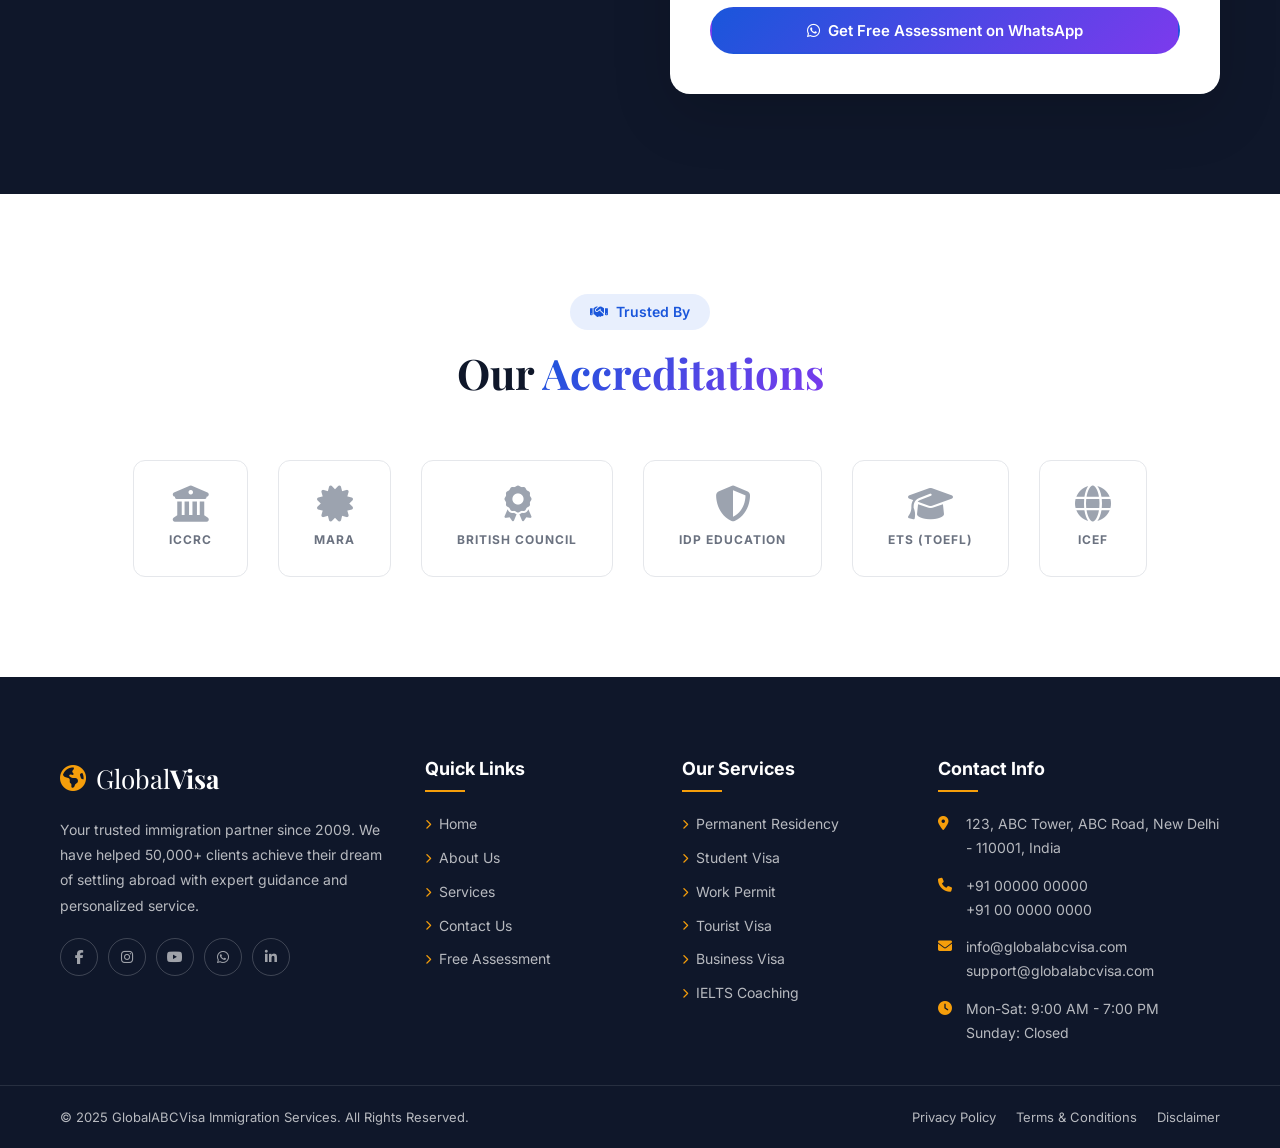
==== commit 9bff62a4: "Update index.html" ====
--- a/index.html
+++ b/index.html
@@ -53,7 +53,7 @@
                 <li><a href="services.html">Services</a></li>
                 <li><a href="contact.html">Contact Us</a></li>
             </ul>
-            <a href="https://wa.me/919876543210" class="nav-cta" target="_blank">
+            <a href="https://wa.me/917888525380" class="nav-cta" target="_blank">
                 <i class="fab fa-whatsapp"></i> Free Consultation
             </a>
             <div class="hamburger" id="hamburger">
@@ -647,7 +647,7 @@
     </footer>
 
     <!-- WhatsApp Float Button -->
-    <a href="https://wa.me/919876543210?text=Hi! I'm interested in immigration services. Please guide me." class="whatsapp-float" target="_blank">
+    <a href="https://wa.me/917888525380?text=Hi! I'm interested in immigration services. Please guide me." class="whatsapp-float" target="_blank">
         <i class="fab fa-whatsapp"></i>
         <span>Chat with us!</span>
     </a>
